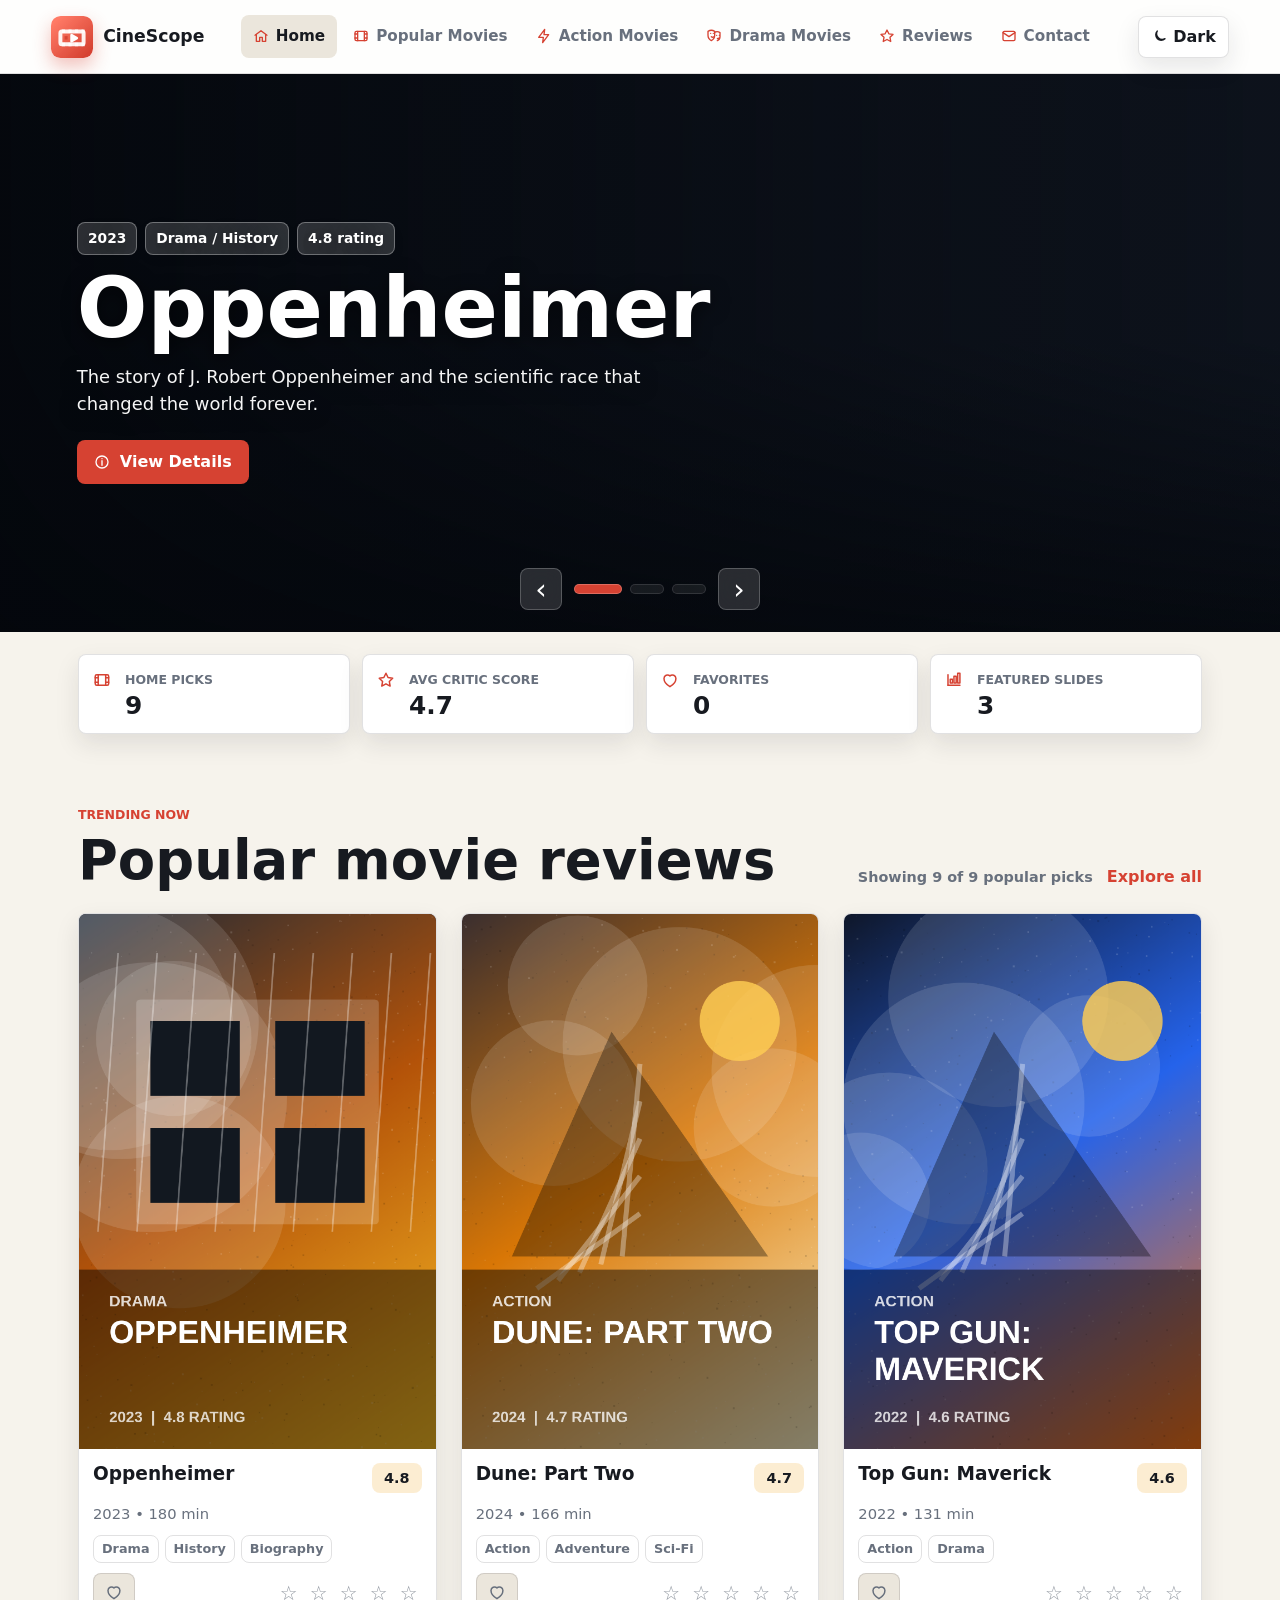
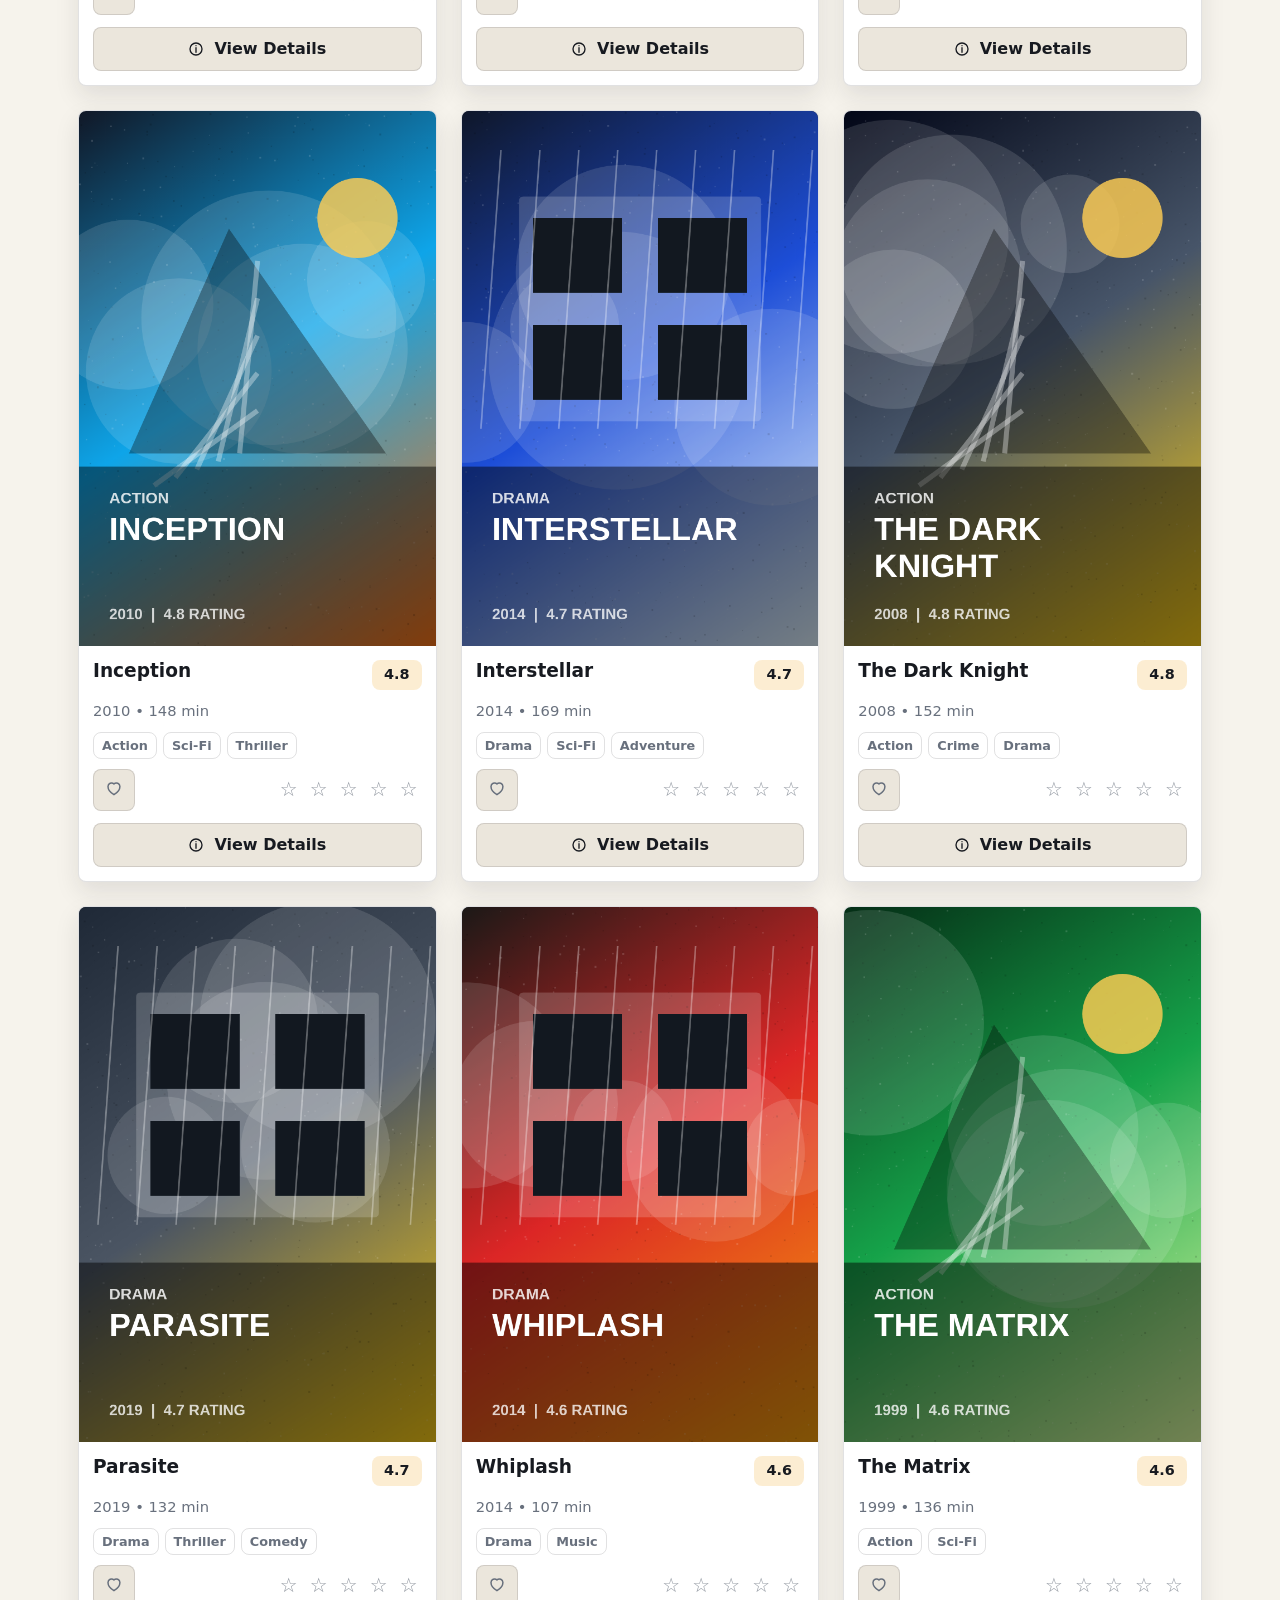
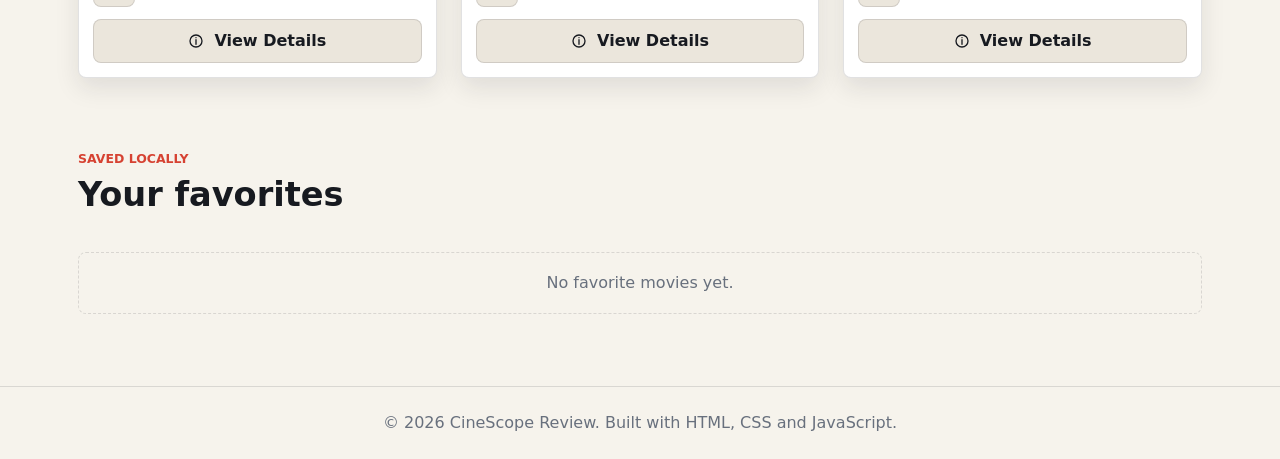
==== index.html @ cfec651d "web" ====
<!DOCTYPE html>
<html lang="en">
<head>
  <meta charset="UTF-8">
  <meta name="viewport" content="width=device-width, initial-scale=1.0">
  <title>CineScope Review | Home</title>
  <link rel="icon" type="image/svg+xml" href="assets/cinescope-logo.svg">
  <script>
    /* Apply saved theme before CSS paints to avoid a visible flash. */
    (function () {
      try {
        var theme = localStorage.getItem('movieReviewTheme');
        if (theme) document.documentElement.dataset.theme = theme;
      } catch (error) {}
    })();
  </script>
  <link rel="stylesheet" href="css/styles.css?v=english-posters">
</head>
<body data-page="home">
  <header class="site-header">
    <a class="brand" href="index.html" aria-label="CineScope Review Home">
      <span class="brand-mark">CS</span>
      <span class="brand-text">CineScope</span>
    </a>

    <button class="nav-toggle" type="button" data-nav-toggle aria-expanded="false" aria-label="Open menu">
      <span></span>
      <span></span>
      <span></span>
    </button>

    <nav class="main-nav" data-nav>
      <a href="index.html" data-page-link="home">Home</a>
      <a href="popular.html" data-page-link="popular">Popular Movies</a>
      <a href="action.html" data-page-link="action">Action Movies</a>
      <a href="drama.html" data-page-link="drama">Drama Movies</a>
      <a href="reviews.html" data-page-link="reviews">Reviews</a>
      <a href="contact.html" data-page-link="contact">Contact</a>
      <button class="mobile-theme-toggle" type="button" data-theme-toggle>
        <span data-theme-icon>Dark</span> mode
      </button>
    </nav>

    <button class="theme-toggle" type="button" data-theme-toggle aria-label="Toggle dark mode">
      <span data-theme-icon>Dark</span>
    </button>
  </header>

  <main>
    <section class="hero-slider" aria-label="Featured movies">
      <div class="slider-stage" data-slider></div>
      <div class="slider-controls" aria-label="Slider controls">
        <button class="slider-arrow" type="button" data-slider-action="prev" aria-label="Previous movie">&#8249;</button>
        <div class="slider-dots" data-slider-dots aria-label="Featured movie navigation"></div>
        <button class="slider-arrow" type="button" data-slider-action="next" aria-label="Next movie">&#8250;</button>
      </div>
    </section>

    <section class="stats-band" aria-label="Movie stats">
      <div class="stats-strip" data-stats="home"></div>
    </section>

    <section class="section-shell">
      <div class="section-heading">
        <div>
          <p class="eyebrow">Trending now</p>
          <h1>Popular movie reviews</h1>
        </div>
        <div class="heading-actions">
          <span class="result-count" data-results-count data-count-scope="home">Showing popular picks</span>
          <a class="text-link" href="popular.html">Explore all</a>
        </div>
      </div>
      <div class="movie-grid" data-render="home-popular"></div>
    </section>

    <section class="section-shell favorites-shell">
      <div class="section-heading compact-heading">
        <div>
          <p class="eyebrow">Saved locally</p>
          <h2>Your favorites</h2>
        </div>
      </div>
      <div class="favorite-list" data-favorite-list></div>
      <p class="empty-state" data-favorites-empty>No favorite movies yet.</p>
    </section>
  </main>

  <footer class="site-footer">
    <p>&copy; 2026 CineScope Review. Built with HTML, CSS and JavaScript.</p>
  </footer>

  <script src="js/script.js?v=english-posters"></script>
</body>
</html>
---- css/styles.css ----
/* ---------- Base theme and reset ---------- */
:root {
  color-scheme: light;
  --bg: #f6f3ec;
  --panel: #ffffff;
  --surface: #ebe6dc;
  --surface-strong: #ded6c9;
  --text: #171a20;
  --muted: #68707d;
  --line: rgba(24, 28, 35, 0.13);
  --brand: #d64232;
  --brand-strong: #af2f25;
  --accent: #0f8b8d;
  --gold: #f1ad32;
  --shadow: 0 18px 40px rgba(25, 29, 38, 0.14);
  --shadow-soft: 0 10px 24px rgba(25, 29, 38, 0.1);
  --radius: 8px;
  --header-height: 74px;
  --content: 1180px;
}

:root[data-theme="dark"] {
  color-scheme: dark;
  --bg: #0f1117;
  --panel: #171b23;
  --surface: #202632;
  --surface-strong: #2b3442;
  --text: #f4f0e8;
  --muted: #b1bac7;
  --line: rgba(244, 240, 232, 0.14);
  --brand: #ff6b57;
  --brand-strong: #ff8a79;
  --accent: #53c2c8;
  --gold: #ffc75a;
  --shadow: 0 22px 48px rgba(0, 0, 0, 0.36);
  --shadow-soft: 0 12px 26px rgba(0, 0, 0, 0.28);
}

* {
  box-sizing: border-box;
}

html {
  scroll-behavior: smooth;
}

body {
  min-height: 100vh;
  margin: 0;
  display: flex;
  flex-direction: column;
  background: var(--bg);
  color: var(--text);
  font-family: Inter, ui-sans-serif, system-ui, -apple-system, BlinkMacSystemFont, "Segoe UI", Arial, sans-serif;
  line-height: 1.5;
}

body.modal-open {
  overflow: hidden;
}

img {
  max-width: 100%;
  display: block;
}

a {
  color: inherit;
  text-decoration: none;
}

button,
input,
select,
textarea {
  font: inherit;
}

button {
  cursor: pointer;
}

:focus-visible {
  outline: 3px solid color-mix(in srgb, var(--accent) 70%, white 30%);
  outline-offset: 3px;
}

/* ---------- Header and navigation ---------- */
.site-header {
  position: sticky;
  top: 0;
  z-index: 50;
  min-height: var(--header-height);
  display: flex;
  align-items: center;
  gap: 18px;
  padding: 12px clamp(18px, 4vw, 56px);
  border-bottom: 1px solid var(--line);
  background: color-mix(in srgb, var(--panel) 88%, transparent);
  backdrop-filter: blur(18px);
}

.brand {
  display: inline-flex;
  align-items: center;
  gap: 10px;
  min-width: max-content;
  font-weight: 800;
  letter-spacing: 0;
}

.brand-mark {
  width: 42px;
  height: 42px;
  display: inline-grid;
  place-items: center;
  border-radius: var(--radius);
  background: url("../assets/cinescope-logo.svg") center / cover no-repeat;
  color: transparent;
  font-size: 0;
  box-shadow: 0 8px 18px color-mix(in srgb, var(--brand) 32%, transparent);
}

.brand-text {
  font-size: 1.08rem;
}

.main-nav {
  flex: 1;
  min-width: 0;
  display: flex;
  justify-content: center;
  align-items: center;
  gap: 4px;
}

.main-nav a {
  display: inline-flex;
  align-items: center;
  gap: 7px;
  padding: 10px 12px;
  border-radius: var(--radius);
  color: var(--muted);
  font-size: 0.95rem;
  font-weight: 700;
  white-space: nowrap;
  transition: color 0.2s ease, background 0.2s ease;
}

.main-nav a:hover,
.main-nav a.is-active {
  color: var(--text);
  background: var(--surface);
}

.mobile-theme-toggle {
  display: none;
}

.theme-toggle,
.nav-toggle,
.mobile-theme-toggle {
  border: 1px solid var(--line);
  border-radius: var(--radius);
  background: var(--panel);
  color: var(--text);
  box-shadow: var(--shadow-soft);
}

.theme-toggle {
  min-width: 74px;
  height: 42px;
  display: inline-flex;
  align-items: center;
  justify-content: center;
  gap: 6px;
  padding: 0 12px;
  font-weight: 800;
}

.nav-toggle {
  width: 42px;
  height: 42px;
  display: none;
  place-items: center;
  padding: 9px;
}

.nav-toggle span {
  width: 20px;
  height: 2px;
  display: block;
  margin: 3px 0;
  border-radius: 2px;
  background: var(--text);
}

/* ---------- Icon system ---------- */
.ui-icon {
  width: 1.05em;
  height: 1.05em;
  flex: 0 0 auto;
  display: inline-block;
}

.nav-icon {
  width: 1rem;
  height: 1rem;
  color: var(--brand);
}

.button-icon,
.theme-symbol .ui-icon,
.label-icon,
.toggle-icon {
  width: 1rem;
  height: 1rem;
}

.label-icon {
  margin-right: 6px;
  color: var(--brand);
  vertical-align: -0.15em;
}

.button-icon {
  margin-right: 2px;
}

.theme-symbol {
  display: inline-flex;
  align-items: center;
}

.favorite-icon,
.stat-icon,
.fact-icon {
  width: 1.12rem;
  height: 1.12rem;
}

/* ---------- Shared sections ---------- */
main {
  flex: 1;
}

.section-shell {
  width: min(100%, var(--content));
  margin: 0 auto;
  padding: clamp(34px, 6vw, 72px) clamp(18px, 4vw, 28px);
}

.section-heading {
  display: flex;
  align-items: end;
  justify-content: space-between;
  gap: 18px;
  margin-bottom: 24px;
}

.heading-actions {
  display: flex;
  flex-wrap: wrap;
  align-items: center;
  justify-content: flex-end;
  gap: 14px;
}

.section-heading h1,
.section-heading h2,
.page-hero h1,
.form-panel h2,
.contact-info h2 {
  margin: 0;
  line-height: 1.05;
  letter-spacing: 0;
}

.section-heading h1 {
  font-size: 3.4rem;
}

.section-heading h2,
.form-panel h2,
.contact-info h2 {
  font-size: 2.1rem;
}

.eyebrow {
  margin: 0 0 8px;
  color: var(--brand);
  font-size: 0.78rem;
  font-weight: 900;
  letter-spacing: 0;
  text-transform: uppercase;
}

.text-link {
  color: var(--brand);
  font-weight: 850;
  white-space: nowrap;
}

.text-link:hover {
  color: var(--brand-strong);
}

.compact-heading {
  margin-bottom: 16px;
}

/* ---------- Home banner slider ---------- */
.hero-slider {
  position: relative;
  min-height: clamp(430px, 62svh, 600px);
  overflow: hidden;
  background: #111722;
}

.slider-stage,
.slide {
  position: absolute;
  inset: 0;
}

.slide {
  isolation: isolate;
  display: grid;
  align-items: center;
  padding: 0 clamp(20px, 6vw, 88px);
  background-position: center;
  background-size: cover;
  opacity: 0;
  transform: scale(1.035);
  transition: transform 0.8s ease;
}

.slide.is-active {
  z-index: 2;
  opacity: 1 !important;
  transform: scale(1);
}

.slide::before {
  content: "";
  position: absolute;
  inset: 0;
  z-index: 0;
  pointer-events: none;
  background:
    linear-gradient(90deg, rgba(4, 7, 12, 0.92), rgba(4, 7, 12, 0.6) 48%, rgba(4, 7, 12, 0.28)),
    linear-gradient(0deg, rgba(4, 7, 12, 0.72), transparent 52%);
}

.slide-content {
  position: relative;
  z-index: 10 !important;
  max-width: 650px;
  color: #fff !important;
  opacity: 1 !important;
  text-shadow: 0 4px 18px rgba(0, 0, 0, 0.55);
  animation: slideCopyIn 0.55s ease both;
}

.slide-content h2 {
  margin: 0;
  color: #fff !important;
  font-size: 5.2rem;
  line-height: 0.95;
  letter-spacing: 0;
}

.slide-content p {
  max-width: 54ch;
  margin: 16px 0 22px;
  color: rgba(255, 255, 255, 0.96) !important;
  font-size: 1.12rem;
}

.slide-meta {
  display: flex;
  flex-wrap: wrap;
  gap: 8px;
  margin-bottom: 14px;
}

.pill {
  display: inline-flex;
  align-items: center;
  min-height: 30px;
  padding: 5px 10px;
  border: 1px solid rgba(255, 255, 255, 0.32);
  border-radius: var(--radius);
  background: rgba(255, 255, 255, 0.16);
  color: #fff;
  font-size: 0.86rem;
  font-weight: 800;
  backdrop-filter: blur(10px);
}

.primary-btn,
.secondary-btn {
  min-height: 44px;
  display: inline-flex;
  align-items: center;
  justify-content: center;
  gap: 8px;
  border-radius: var(--radius);
  border: 1px solid transparent;
  padding: 0 16px;
  font-weight: 900;
  transition: transform 0.2s ease, background 0.2s ease, border-color 0.2s ease;
}

.primary-btn {
  background: var(--brand);
  color: #fff;
}

.primary-btn:hover,
.secondary-btn:hover {
  transform: translateY(-2px);
}

.secondary-btn {
  background: var(--surface);
  border-color: var(--line);
  color: var(--text);
}

.slider-controls {
  position: absolute;
  z-index: 5;
  left: 50%;
  bottom: 22px;
  display: flex;
  align-items: center;
  gap: 12px;
  transform: translateX(-50%);
}

.slider-arrow,
.slider-dot {
  border: 1px solid rgba(255, 255, 255, 0.22);
  border-radius: var(--radius);
  background: rgba(255, 255, 255, 0.14);
  color: #fff;
  backdrop-filter: blur(10px);
}

.slider-arrow {
  width: 42px;
  height: 42px;
  font-size: 1.8rem;
  line-height: 1;
}

.slider-dots {
  display: flex;
  gap: 8px;
}

.slider-dot {
  width: 34px;
  height: 10px;
  padding: 0;
  opacity: 0.55;
  transition: width 0.2s ease, opacity 0.2s ease, background 0.2s ease;
}

.slider-dot.is-active {
  width: 48px;
  opacity: 1;
  background: var(--brand);
}

@keyframes slideCopyIn {
  from {
    opacity: 0;
    transform: translateY(16px);
  }
  to {
    opacity: 1;
    transform: translateY(0);
  }
}

/* ---------- Inner page heroes ---------- */
.page-hero {
  min-height: clamp(210px, 28svh, 310px);
  display: grid;
  align-items: center;
  overflow: hidden;
  border-bottom: 1px solid var(--line);
  background:
    radial-gradient(circle at 18% 20%, color-mix(in srgb, var(--brand) 32%, transparent), transparent 34%),
    radial-gradient(circle at 82% 30%, color-mix(in srgb, var(--accent) 28%, transparent), transparent 36%),
    linear-gradient(135deg, var(--surface), var(--bg));
}

.compact-hero {
  background:
    radial-gradient(circle at 74% 18%, color-mix(in srgb, var(--gold) 28%, transparent), transparent 34%),
    linear-gradient(135deg, var(--surface), var(--bg));
}

.action-hero {
  background:
    radial-gradient(circle at 20% 28%, color-mix(in srgb, var(--brand) 38%, transparent), transparent 32%),
    radial-gradient(circle at 86% 24%, color-mix(in srgb, var(--gold) 24%, transparent), transparent 36%),
    linear-gradient(135deg, #211719, var(--surface));
}

.drama-hero {
  background:
    radial-gradient(circle at 18% 24%, color-mix(in srgb, var(--accent) 30%, transparent), transparent 34%),
    radial-gradient(circle at 82% 30%, color-mix(in srgb, var(--brand) 20%, transparent), transparent 36%),
    linear-gradient(135deg, var(--surface), var(--bg));
}

.reviews-hero,
.contact-hero {
  background:
    radial-gradient(circle at 20% 22%, color-mix(in srgb, var(--accent) 27%, transparent), transparent 34%),
    radial-gradient(circle at 78% 26%, color-mix(in srgb, var(--gold) 22%, transparent), transparent 36%),
    linear-gradient(135deg, var(--surface), var(--bg));
}

.page-hero-inner {
  width: min(100%, var(--content));
  margin: 0 auto;
  padding: clamp(38px, 5vw, 62px) clamp(18px, 4vw, 28px);
}

.page-hero h1 {
  max-width: 900px;
  font-size: 4.7rem;
}

.page-hero p:last-child {
  max-width: 58ch;
  margin: 14px 0 0;
  color: var(--muted);
  font-size: 1.12rem;
}

/* ---------- Stats strips ---------- */
.stats-band {
  width: min(100%, var(--content));
  margin: 0 auto;
  padding: 22px clamp(18px, 4vw, 28px) 0;
}

.inner-stats {
  padding-top: 26px;
}

.stats-strip {
  display: grid;
  grid-template-columns: repeat(4, minmax(0, 1fr));
  gap: 12px;
}

.stat-card {
  min-width: 0;
  position: relative;
  border: 1px solid var(--line);
  border-radius: var(--radius);
  background: var(--panel);
  padding: 16px 14px 14px 46px;
  box-shadow: var(--shadow-soft);
}

.stat-icon {
  position: absolute;
  top: 16px;
  left: 14px;
  color: var(--brand);
}

.stat-card span {
  display: block;
  color: var(--muted);
  font-size: 0.78rem;
  font-weight: 900;
  text-transform: uppercase;
}

.stat-card strong {
  display: block;
  margin-top: 4px;
  font-size: 1.55rem;
  line-height: 1;
}

/* ---------- Search and filter toolbar ---------- */
.toolbar {
  display: grid;
  grid-template-columns: minmax(260px, 1.35fr) minmax(170px, 0.65fr) minmax(190px, 0.75fr) max-content 92px;
  align-items: end;
  gap: 14px;
  margin-bottom: 12px;
  border: 1px solid var(--line);
  border-radius: var(--radius);
  background: color-mix(in srgb, var(--panel) 84%, transparent);
  padding: 14px;
  box-shadow: var(--shadow-soft);
}

.toolbar.single-control {
  grid-template-columns: minmax(240px, 520px);
}

.toolbar.genre-toolbar {
  grid-template-columns: minmax(240px, 1fr) minmax(190px, 250px) max-content 92px;
}

.field {
  display: grid;
  gap: 8px;
}

.field > span {
  color: var(--muted);
  font-size: 0.84rem;
  font-weight: 900;
  letter-spacing: 0;
  text-transform: uppercase;
}

.field input,
.field select,
.field textarea {
  width: 100%;
  border: 1px solid var(--line);
  border-radius: var(--radius);
  background: var(--panel);
  color: var(--text);
  min-height: 46px;
  padding: 11px 13px;
  box-shadow: var(--shadow-soft);
}

.field textarea {
  resize: vertical;
  min-height: 142px;
}

.toggle-field {
  min-height: 46px;
  display: inline-flex;
  align-items: center;
  gap: 9px;
  border: 1px solid var(--line);
  border-radius: var(--radius);
  background: var(--panel);
  color: var(--text);
  padding: 0 12px;
  font-weight: 850;
  box-shadow: var(--shadow-soft);
  white-space: nowrap;
}

.toggle-field input {
  width: 17px;
  height: 17px;
  accent-color: var(--brand);
}

.toggle-icon {
  color: var(--brand);
}

.clear-btn {
  width: 100%;
  min-height: 46px;
}

.results-row {
  display: flex;
  justify-content: flex-end;
  margin: 0 0 18px;
}

.result-count {
  margin: 0;
  color: var(--muted);
  font-size: 0.9rem;
  font-weight: 850;
}

/* ---------- Movie cards ---------- */
.movie-grid {
  display: grid;
  grid-template-columns: repeat(3, minmax(0, 1fr));
  gap: clamp(16px, 3vw, 24px);
}

.movie-card {
  min-width: 0;
  display: flex;
  flex-direction: column;
  overflow: hidden;
  border: 1px solid var(--line);
  border-radius: var(--radius);
  background: var(--panel);
  box-shadow: var(--shadow-soft);
  transition: transform 0.24s ease, box-shadow 0.24s ease, border-color 0.24s ease;
}

.movie-card:hover {
  transform: translateY(-6px);
  border-color: color-mix(in srgb, var(--brand) 38%, var(--line));
  box-shadow: var(--shadow);
}

.poster-button {
  position: relative;
  width: 100%;
  aspect-ratio: 2 / 3;
  overflow: hidden;
  border: 0;
  padding: 0;
  background: #121820;
  color: #fff;
}

.poster-button img {
  width: 100%;
  height: 100%;
  object-fit: cover;
  transition: transform 0.48s ease, filter 0.48s ease;
}

.movie-card:hover .poster-button img,
.poster-button:focus-visible img {
  transform: scale(1.08);
  filter: saturate(1.12) contrast(1.05);
}

.poster-overlay {
  position: absolute;
  inset: 0;
  display: flex;
  flex-direction: column;
  justify-content: flex-end;
  gap: 6px;
  padding: 18px;
  background: linear-gradient(0deg, rgba(5, 7, 10, 0.88), transparent 62%);
  opacity: 0;
  transform: translateY(12px);
  transition: opacity 0.28s ease, transform 0.28s ease;
  text-align: left;
}

.movie-card:hover .poster-overlay,
.poster-button:focus-visible .poster-overlay {
  opacity: 1;
  transform: translateY(0);
}

.poster-overlay strong {
  font-size: 1.28rem;
  line-height: 1.05;
}

.poster-overlay span {
  color: rgba(255, 255, 255, 0.82);
  font-weight: 750;
}

.card-body {
  min-width: 0;
  flex: 1;
  display: flex;
  flex-direction: column;
  gap: 10px;
  padding: 14px;
}

.card-title-row {
  display: flex;
  align-items: flex-start;
  justify-content: space-between;
  gap: 10px;
}

.movie-title {
  margin: 0;
  font-size: 1.16rem;
  line-height: 1.15;
}

.score-badge {
  flex: 0 0 auto;
  display: inline-flex;
  align-items: center;
  justify-content: center;
  min-width: 50px;
  min-height: 30px;
  border-radius: var(--radius);
  background: color-mix(in srgb, var(--gold) 22%, transparent);
  color: var(--text);
  font-size: 0.9rem;
  font-weight: 900;
}

.movie-meta {
  color: var(--muted);
  font-size: 0.92rem;
}

.genre-row {
  display: flex;
  flex-wrap: wrap;
  gap: 6px;
}

.genre-tag {
  display: inline-flex;
  min-height: 26px;
  align-items: center;
  padding: 3px 8px;
  border: 1px solid var(--line);
  border-radius: var(--radius);
  color: var(--muted);
  font-size: 0.8rem;
  font-weight: 800;
}

.card-actions {
  margin-top: auto;
  display: flex;
  align-items: center;
  justify-content: space-between;
  gap: 8px;
}

.favorite-btn {
  flex: 0 0 42px;
  width: 42px;
  height: 42px;
  border: 1px solid var(--line);
  border-radius: var(--radius);
  background: var(--surface);
  color: var(--muted);
  font-size: 1.3rem;
  line-height: 1;
  transition: color 0.2s ease, border-color 0.2s ease, background 0.2s ease, transform 0.2s ease;
}

.favorite-btn:hover,
.favorite-btn.is-active {
  color: var(--brand);
  border-color: color-mix(in srgb, var(--brand) 45%, var(--line));
  background: color-mix(in srgb, var(--brand) 12%, var(--surface));
}

.favorite-btn:hover {
  transform: translateY(-2px);
}

.favorite-btn.is-active .favorite-icon {
  fill: currentColor;
}

.stars,
.star-input {
  min-height: 42px;
  display: inline-flex;
  align-items: center;
  gap: 2px;
}

.star-btn,
.review-star-btn {
  width: 28px;
  height: 36px;
  border: 0;
  border-radius: var(--radius);
  background: transparent;
  color: color-mix(in srgb, var(--muted) 72%, transparent);
  font-size: 1.24rem;
  line-height: 1;
  transition: color 0.18s ease, transform 0.18s ease;
}

.star-btn:hover,
.review-star-btn:hover,
.star-btn.is-active,
.review-star-btn.is-active {
  color: var(--gold);
}

.star-btn:hover,
.review-star-btn:hover {
  transform: translateY(-2px);
}

.details-btn {
  width: 100%;
  margin-top: 2px;
}

.empty-state {
  margin: 24px 0 0;
  padding: 18px;
  border: 1px dashed var(--line);
  border-radius: var(--radius);
  color: var(--muted);
  text-align: center;
}

/* ---------- Favorite list ---------- */
.favorites-shell {
  padding-top: 0;
}

.favorite-list {
  display: grid;
  grid-template-columns: repeat(3, minmax(0, 1fr));
  gap: 14px;
}

.favorite-mini {
  display: grid;
  grid-template-columns: 74px minmax(0, 1fr) 42px;
  align-items: center;
  gap: 12px;
  border: 1px solid var(--line);
  border-radius: var(--radius);
  background: var(--panel);
  padding: 10px;
  box-shadow: var(--shadow-soft);
}

.favorite-thumb {
  width: 74px;
  aspect-ratio: 2 / 3;
  overflow: hidden;
  border: 0;
  border-radius: var(--radius);
  padding: 0;
  background: #121820;
}

.favorite-thumb img {
  width: 100%;
  height: 100%;
  object-fit: cover;
  transition: transform 0.25s ease;
}

.favorite-thumb:hover img {
  transform: scale(1.08);
}

.favorite-mini h3 {
  margin: 0;
  font-size: 1rem;
  line-height: 1.15;
}

.favorite-mini p {
  margin: 4px 0 0;
  color: var(--muted);
  font-size: 0.9rem;
}

.favorite-mini .favorite-btn {
  width: 42px;
  flex-basis: 42px;
}

/* ---------- Modal popup ---------- */
.modal[hidden] {
  display: none;
}

.modal {
  position: fixed;
  inset: 0;
  z-index: 100;
  display: grid;
  place-items: center;
  padding: 18px;
}

.modal-backdrop {
  position: absolute;
  inset: 0;
  background: rgba(4, 6, 10, 0.72);
  backdrop-filter: blur(8px);
}

.modal-panel {
  position: relative;
  width: min(940px, 100%);
  max-height: calc(100svh - 36px);
  overflow: auto;
  border: 1px solid var(--line);
  border-radius: var(--radius);
  background: var(--panel);
  box-shadow: var(--shadow);
}

.modal-close {
  position: absolute;
  top: 12px;
  right: 12px;
  z-index: 4;
  width: 42px;
  height: 42px;
  border: 1px solid var(--line);
  border-radius: var(--radius);
  background: color-mix(in srgb, var(--panel) 88%, transparent);
  color: var(--text);
  font-size: 1.4rem;
}

.modal-content {
  display: grid;
  grid-template-columns: minmax(230px, 320px) minmax(0, 1fr);
  gap: clamp(18px, 4vw, 32px);
  padding: clamp(18px, 4vw, 34px);
}

.modal-poster {
  overflow: hidden;
  border-radius: var(--radius);
  background: #121820;
}

.modal-poster img {
  width: 100%;
  height: 100%;
  min-height: 360px;
  object-fit: cover;
}

.modal-details {
  min-width: 0;
  display: grid;
  align-content: start;
  gap: 16px;
}

.modal-details h2 {
  margin: 0;
  padding-right: 42px;
  font-size: 3.4rem;
  line-height: 1;
  letter-spacing: 0;
}

.modal-summary {
  color: var(--muted);
  font-size: 1rem;
}

.fact-grid {
  display: grid;
  grid-template-columns: repeat(2, minmax(0, 1fr));
  gap: 10px;
}

.fact {
  position: relative;
  padding: 12px;
  border: 1px solid var(--line);
  border-radius: var(--radius);
  background: var(--surface);
}

.fact-icon {
  float: right;
  color: var(--brand);
  opacity: 0.8;
}

.fact span {
  display: block;
  color: var(--muted);
  font-size: 0.78rem;
  font-weight: 900;
  text-transform: uppercase;
}

.fact strong {
  display: block;
  margin-top: 4px;
  font-size: 0.98rem;
}

.modal-actions {
  display: flex;
  flex-wrap: wrap;
  align-items: center;
  gap: 12px;
}

.user-rating-label {
  min-height: 30px;
  display: inline-flex;
  align-items: center;
  border: 1px solid var(--line);
  border-radius: var(--radius);
  background: var(--surface);
  color: var(--muted);
  padding: 4px 9px;
  font-size: 0.9rem;
  font-weight: 850;
}

.review-quote {
  margin: 2px 0 0;
  border-left: 4px solid var(--brand);
  padding: 12px 0 12px 14px;
  color: var(--muted);
  font-style: italic;
}

.review-quote cite {
  display: block;
  margin-top: 8px;
  color: var(--text);
  font-style: normal;
  font-weight: 850;
}

/* ---------- Reviews page ---------- */
.reviews-layout {
  display: grid;
  grid-template-columns: minmax(280px, 390px) minmax(0, 1fr);
  gap: clamp(20px, 4vw, 34px);
  align-items: start;
}

.form-panel {
  display: grid;
  gap: 16px;
  border: 1px solid var(--line);
  border-radius: var(--radius);
  background: var(--panel);
  padding: clamp(18px, 4vw, 26px);
  box-shadow: var(--shadow-soft);
}

.review-column {
  min-width: 0;
}

.review-stats {
  grid-template-columns: repeat(3, minmax(0, 1fr));
  margin-bottom: 14px;
}

.review-filter {
  margin-bottom: 14px;
}

.review-list {
  display: grid;
  gap: 14px;
}

.review-item {
  border: 1px solid var(--line);
  border-radius: var(--radius);
  background: var(--panel);
  padding: 16px;
  box-shadow: var(--shadow-soft);
}

.review-top {
  display: flex;
  justify-content: space-between;
  gap: 12px;
  margin-bottom: 8px;
}

.review-top h3 {
  margin: 0;
  font-size: 1.08rem;
}

.review-meta,
.review-movie {
  color: var(--muted);
  font-size: 0.9rem;
}

.review-stars {
  color: var(--gold);
  white-space: nowrap;
}

.review-item p {
  margin: 10px 0 0;
}

.small-danger {
  margin-top: 12px;
  border: 1px solid color-mix(in srgb, var(--brand) 35%, var(--line));
  border-radius: var(--radius);
  background: transparent;
  color: var(--brand);
  min-height: 34px;
  padding: 0 10px;
  font-weight: 800;
}

/* ---------- Contact page ---------- */
.contact-layout {
  display: grid;
  grid-template-columns: minmax(0, 0.9fr) minmax(280px, 460px);
  gap: clamp(24px, 5vw, 54px);
  align-items: start;
}

.contact-info {
  padding-top: 10px;
}

.contact-info p:not(.eyebrow) {
  max-width: 58ch;
  color: var(--muted);
}

.contact-list {
  display: grid;
  gap: 12px;
  margin: 24px 0 0;
}

.contact-list div {
  border-left: 4px solid var(--brand);
  padding: 10px 0 10px 14px;
}

.contact-list dt {
  color: var(--muted);
  font-size: 0.78rem;
  font-weight: 900;
  text-transform: uppercase;
}

.contact-list dd {
  margin: 4px 0 0;
  font-weight: 760;
}

.form-status {
  min-height: 24px;
  margin: 0;
  color: var(--accent);
  font-weight: 800;
}

/* ---------- Toast and footer ---------- */
.toast {
  position: fixed;
  right: 18px;
  bottom: 18px;
  z-index: 120;
  max-width: min(360px, calc(100vw - 36px));
  border: 1px solid var(--line);
  border-radius: var(--radius);
  background: var(--panel);
  color: var(--text);
  box-shadow: var(--shadow);
  padding: 12px 14px;
  opacity: 0;
  pointer-events: none;
  transform: translateY(14px);
  transition: opacity 0.22s ease, transform 0.22s ease;
}

.toast.is-visible {
  opacity: 1;
  transform: translateY(0);
}

.site-footer {
  border-top: 1px solid var(--line);
  padding: 24px clamp(18px, 4vw, 56px);
  color: var(--muted);
  text-align: center;
}

.site-footer p {
  margin: 0;
}

/* ---------- Responsive layout ---------- */
@media (max-width: 980px) {
  .site-header {
    display: grid;
    grid-template-columns: auto minmax(0, 1fr) auto;
    gap: 12px;
    padding-right: 74px;
  }

  .brand {
    grid-column: 1;
    margin-right: 0;
  }

  .theme-toggle {
    display: none;
  }

  .nav-toggle {
    grid-column: 3;
    display: grid;
    margin-left: 0;
    position: fixed !important;
    top: 14px;
    right: 14px !important;
    transform: none;
    z-index: 90;
    border-color: color-mix(in srgb, var(--brand) 45%, transparent);
    background: var(--brand);
    box-shadow: 0 10px 24px color-mix(in srgb, var(--brand) 26%, transparent);
  }

  .nav-toggle span {
    background: #fff;
  }

  .main-nav {
    position: absolute;
    left: 14px;
    right: 14px;
    top: calc(100% + 8px);
    display: none;
    flex-direction: column;
    align-items: stretch;
    padding: 10px;
    border: 1px solid var(--line);
    border-radius: var(--radius);
    background: var(--panel);
    box-shadow: var(--shadow);
  }

  .main-nav.is-open {
    display: flex;
  }

  .main-nav a {
    white-space: normal;
  }

  .mobile-theme-toggle {
    min-height: 42px;
    display: inline-flex;
    align-items: center;
    justify-content: center;
    gap: 4px;
    padding: 0 12px;
    font-weight: 850;
  }

  .toolbar,
  .toolbar.genre-toolbar {
    grid-template-columns: repeat(2, minmax(0, 1fr));
  }

  .clear-btn {
    width: auto;
  }

  .movie-grid {
    grid-template-columns: repeat(2, minmax(0, 1fr));
  }

  .favorite-list {
    grid-template-columns: repeat(2, minmax(0, 1fr));
  }

  .reviews-layout,
  .contact-layout {
    grid-template-columns: 1fr;
  }

  .stats-strip {
    grid-template-columns: repeat(2, minmax(0, 1fr));
  }

  .section-heading h1 {
    font-size: 2.8rem;
  }

  .page-hero h1 {
    font-size: 3.6rem;
  }

  .slide-content h2 {
    font-size: 4.2rem;
  }

  .modal-details h2 {
    font-size: 2.7rem;
  }
}

@media (max-width: 700px) {
  :root {
    --header-height: 68px;
  }

  .site-header {
    padding: 10px 14px;
    gap: 8px;
    padding-right: 116px;
  }

  .brand-text {
    display: none;
  }

  .theme-toggle {
    display: none;
  }

  .nav-toggle {
    position: fixed !important;
    top: 14px;
    right: 14px !important;
    transform: none;
  }

  button[data-nav-toggle] {
    width: 42px !important;
    height: 42px !important;
    position: fixed !important;
    top: 14px !important;
    right: 14px !important;
    z-index: 999 !important;
    display: grid !important;
    place-items: center !important;
    border: 1px solid color-mix(in srgb, var(--brand) 45%, transparent) !important;
    background: var(--brand) !important;
    padding: 9px !important;
  }

  button[data-nav-toggle] span {
    background: #fff !important;
  }

  .hero-slider {
    min-height: 500px;
  }

  .slide {
    align-items: end;
    padding: 0 18px 84px;
  }

  .slide-content h2 {
    font-size: 3.1rem;
  }

  .slider-controls {
    width: calc(100% - 36px);
    justify-content: space-between;
  }

  .slider-dots {
    flex: 1;
    justify-content: center;
  }

  .section-heading {
    align-items: start;
    flex-direction: column;
  }

  .toolbar,
  .toolbar.single-control,
  .toolbar.genre-toolbar {
    grid-template-columns: 1fr;
  }

  .toggle-field,
  .clear-btn {
    width: 100%;
  }

  .results-row {
    justify-content: flex-start;
  }

  .movie-grid {
    grid-template-columns: 1fr;
  }

  .favorite-list {
    grid-template-columns: 1fr;
  }

  .card-actions {
    align-items: flex-start;
    flex-direction: column;
  }

  .favorite-btn {
    width: 100%;
    flex-basis: 42px;
  }

  .stars {
    width: 100%;
    justify-content: space-between;
  }

  .star-btn {
    width: 36px;
  }

  .modal-content {
    grid-template-columns: 1fr;
  }

  .modal-poster img {
    max-height: 430px;
    min-height: 0;
  }

  .fact-grid {
    grid-template-columns: 1fr;
  }

  .review-top {
    flex-direction: column;
  }

  .review-stats {
    grid-template-columns: 1fr;
  }
}

@media (max-width: 420px) {
  .section-heading h1,
  .page-hero h1 {
    font-size: 2.45rem;
  }

  .section-heading h2,
  .form-panel h2,
  .contact-info h2 {
    font-size: 1.65rem;
  }

  .slide-content h2 {
    font-size: 2.55rem;
  }

  .modal-details h2 {
    font-size: 2.2rem;
  }

  .stats-strip {
    grid-template-columns: 1fr;
  }
}

@media (prefers-reduced-motion: reduce) {
  *,
  *::before,
  *::after {
    scroll-behavior: auto !important;
    transition-duration: 0.01ms !important;
    animation-duration: 0.01ms !important;
    animation-iteration-count: 1 !important;
  }
}
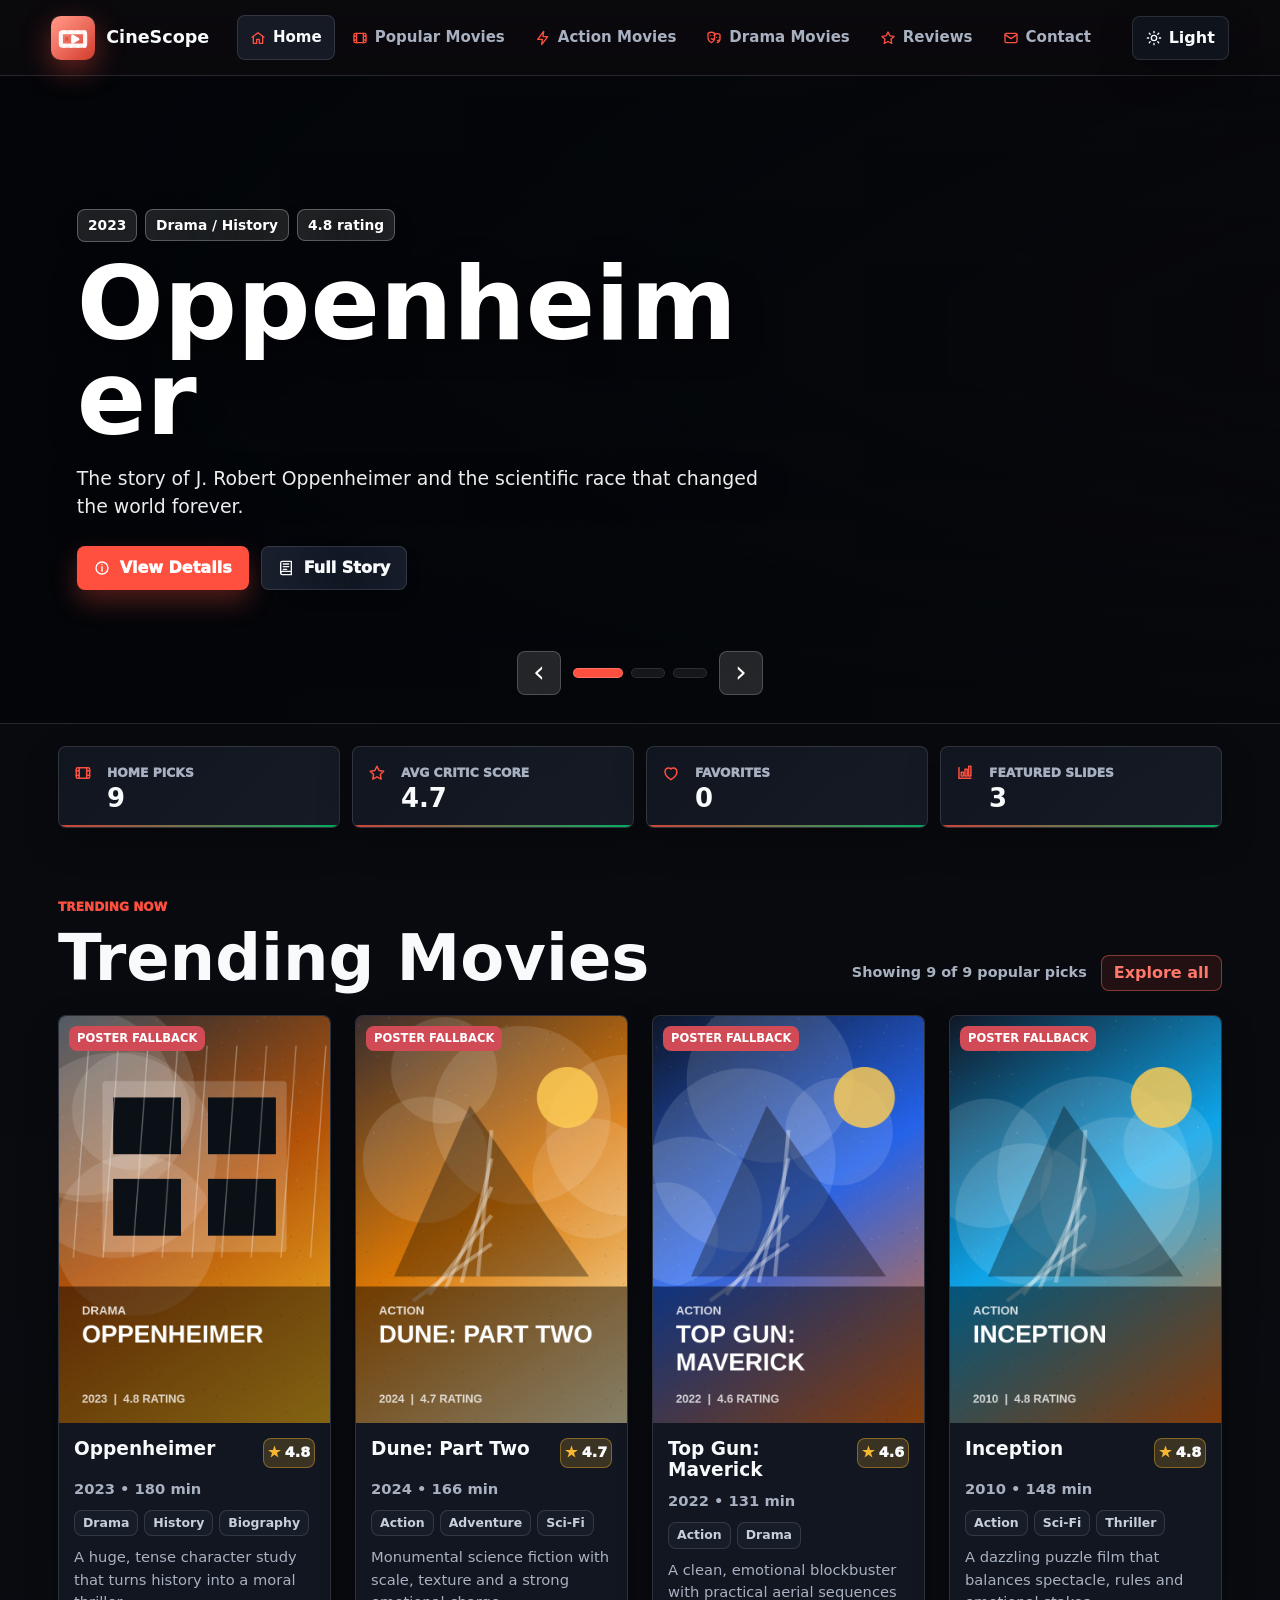
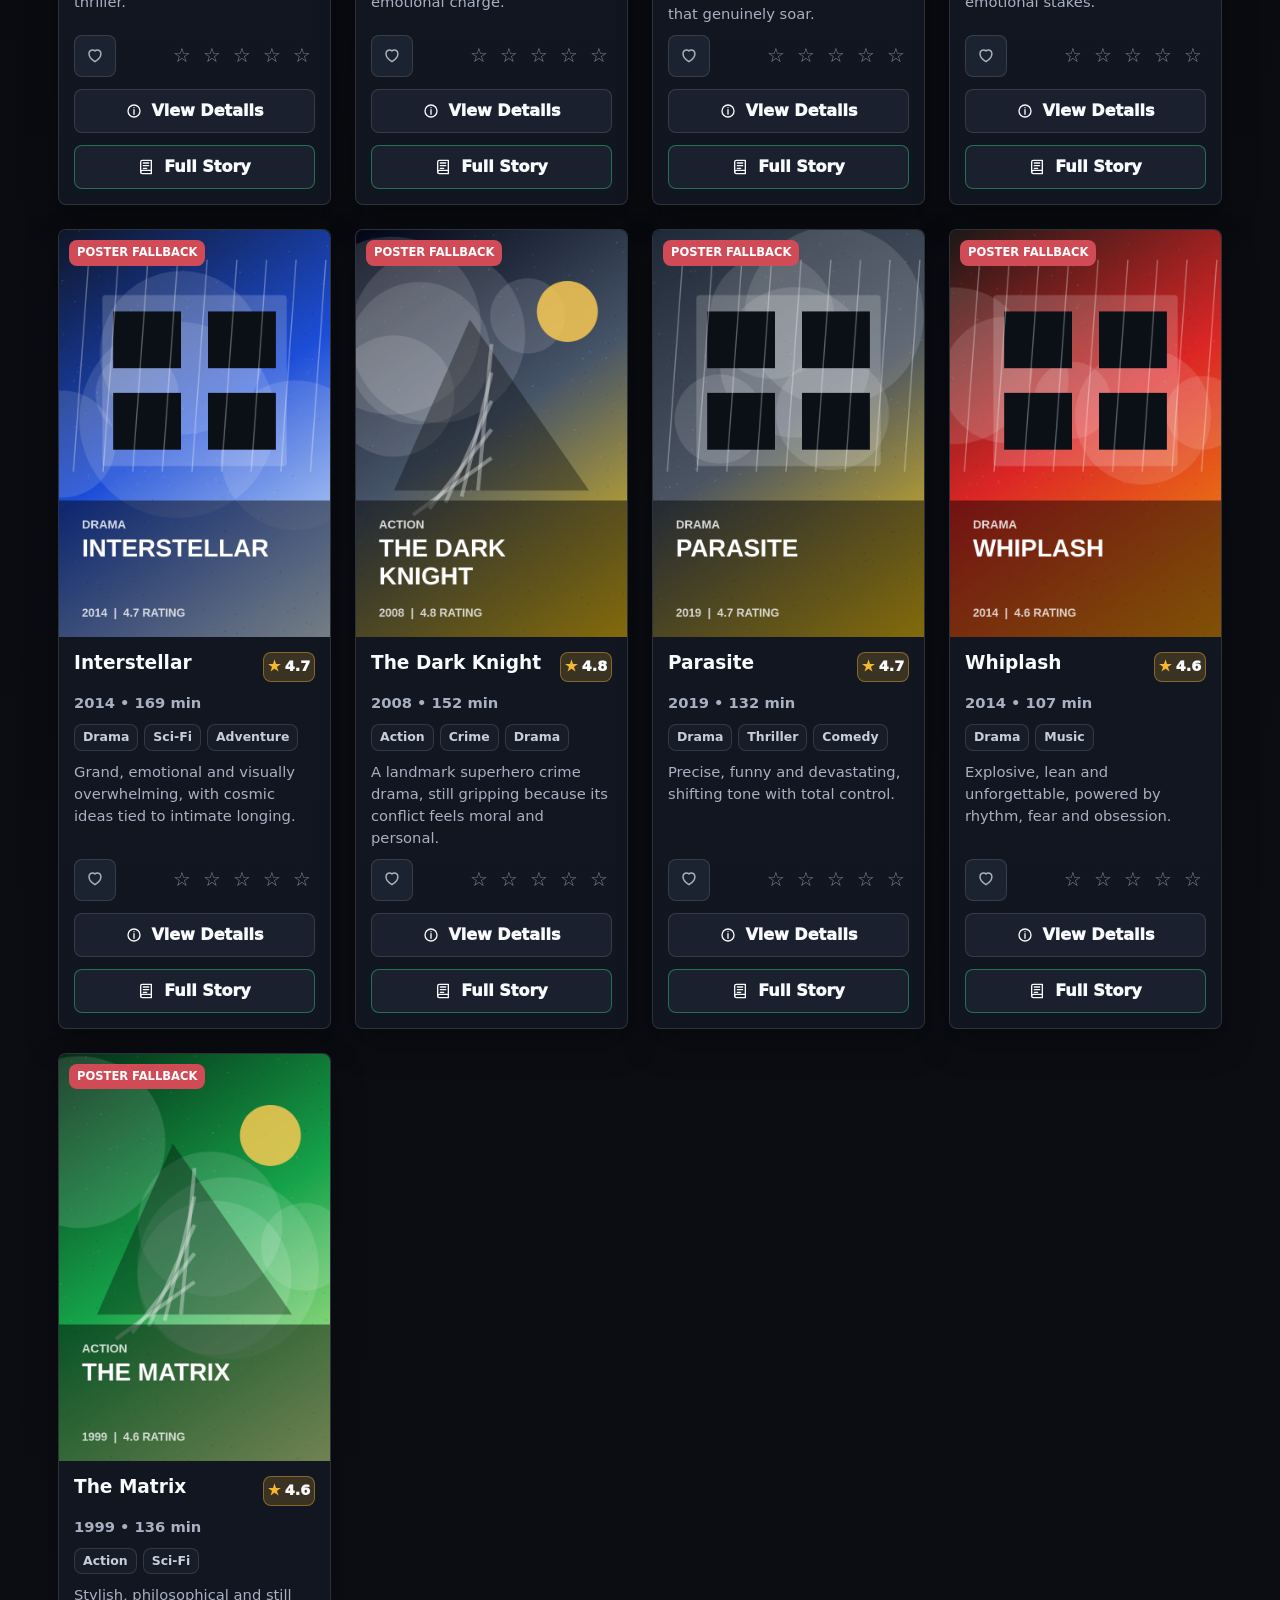
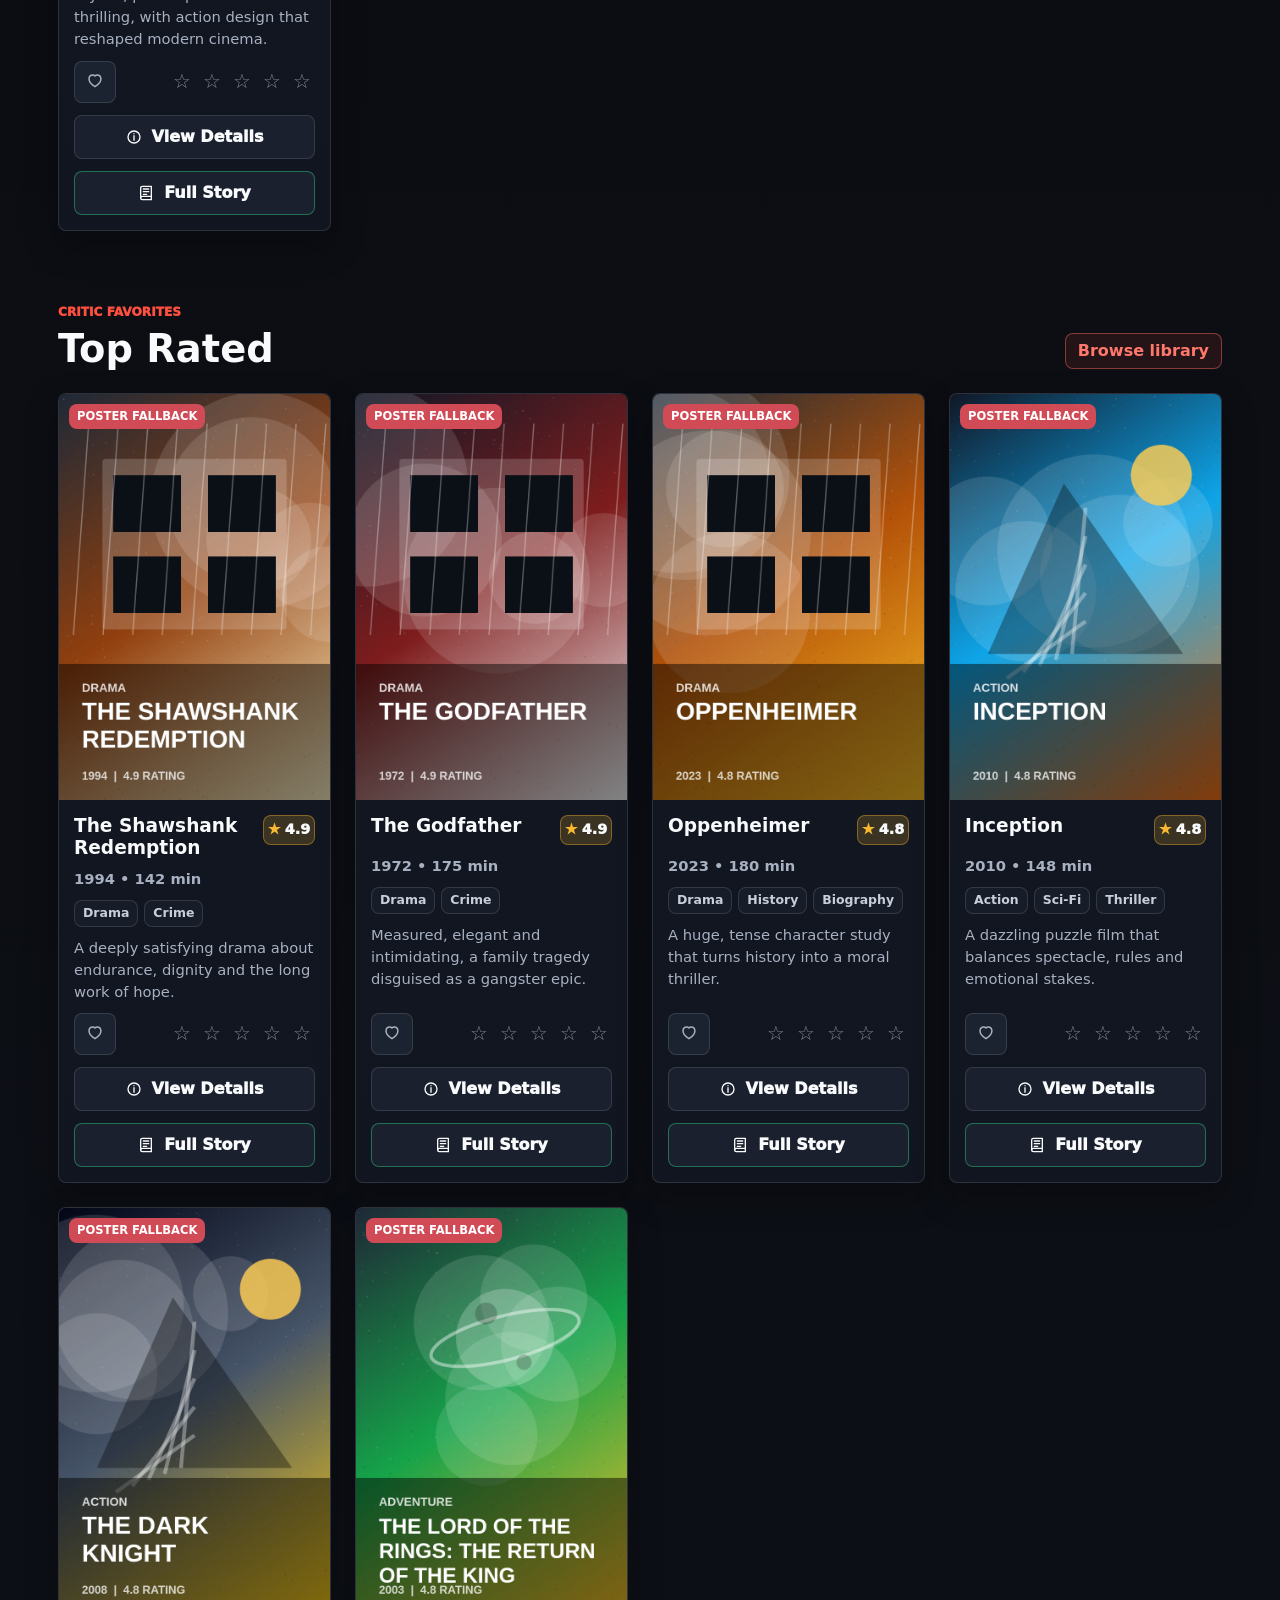
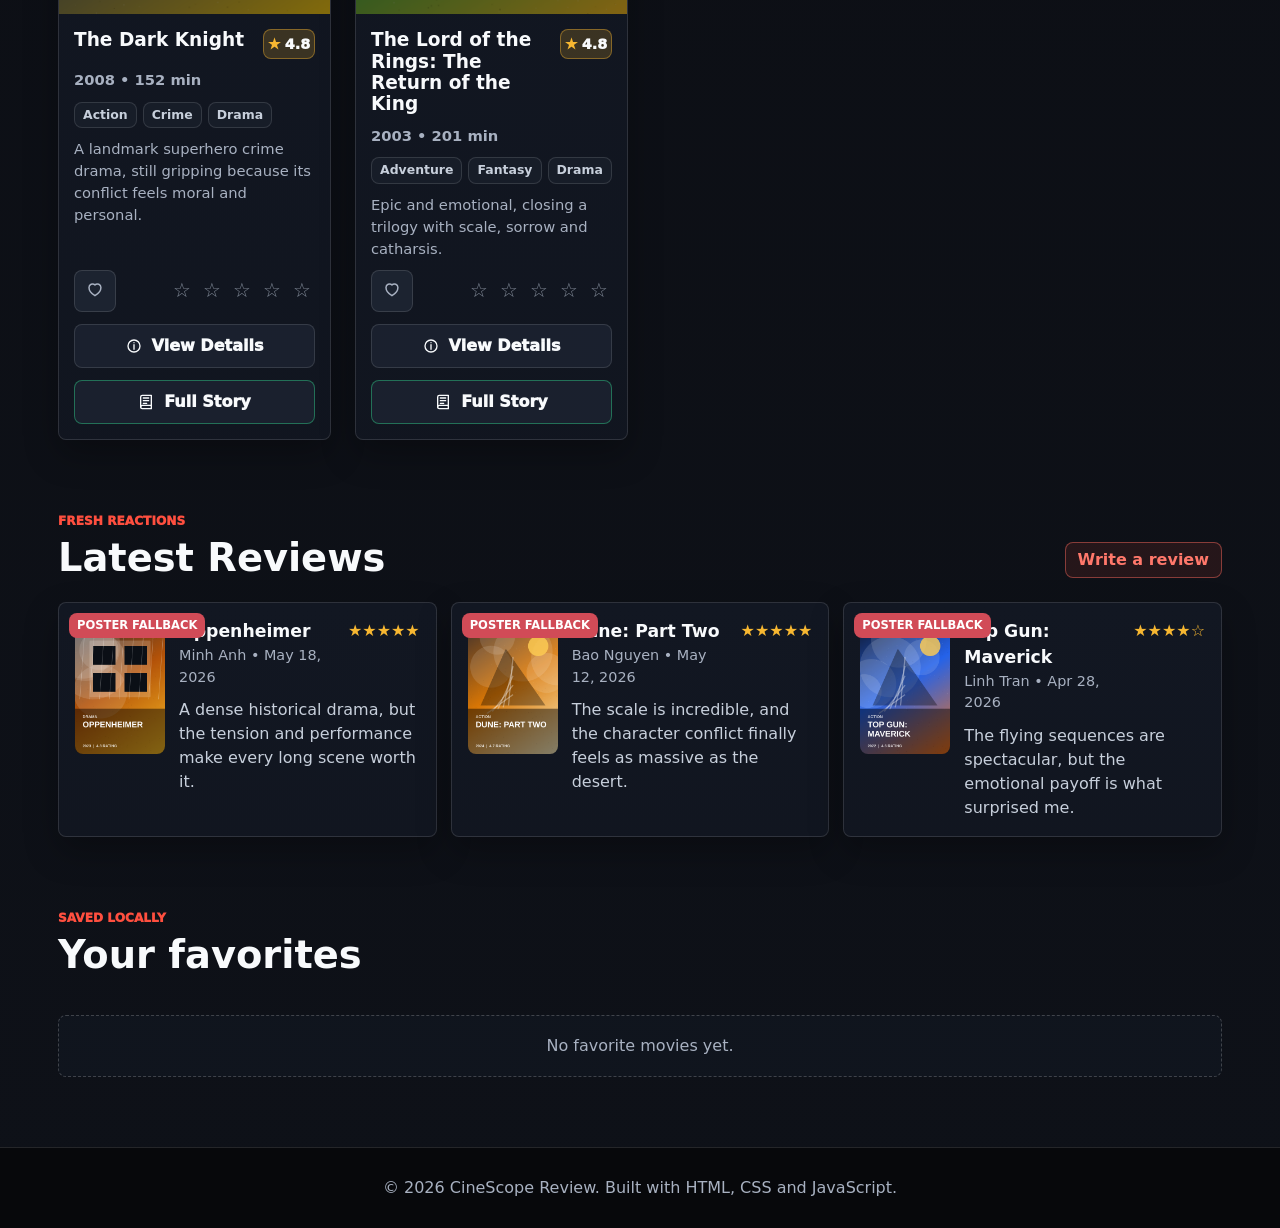
==== commit 0cc5260c: "big update" ====
--- a/index.html
+++ b/index.html
@@ -14,7 +14,7 @@
       } catch (error) {}
     })();
   </script>
-  <link rel="stylesheet" href="css/styles.css?v=english-posters">
+  <link rel="stylesheet" href="css/styles.css?v=cinematic-ui">
 </head>
 <body data-page="home">
   <header class="site-header">
@@ -60,11 +60,11 @@
       <div class="stats-strip" data-stats="home"></div>
     </section>
 
-    <section class="section-shell">
+    <section class="section-shell section-stack">
       <div class="section-heading">
         <div>
           <p class="eyebrow">Trending now</p>
-          <h1>Popular movie reviews</h1>
+          <h1>Trending Movies</h1>
         </div>
         <div class="heading-actions">
           <span class="result-count" data-results-count data-count-scope="home">Showing popular picks</span>
@@ -72,6 +72,30 @@
         </div>
       </div>
       <div class="movie-grid" data-render="home-popular"></div>
+    </section>
+
+    <section class="section-shell section-stack top-rated-shell">
+      <div class="section-heading">
+        <div>
+          <p class="eyebrow">Critic favorites</p>
+          <h2>Top Rated</h2>
+        </div>
+        <a class="text-link" href="popular.html">Browse library</a>
+      </div>
+      <div class="movie-grid compact-grid" data-render="top-rated"></div>
+      <p class="empty-state" data-empty-state hidden>No top rated movies available.</p>
+    </section>
+
+    <section class="section-shell section-stack latest-reviews-shell">
+      <div class="section-heading">
+        <div>
+          <p class="eyebrow">Fresh reactions</p>
+          <h2>Latest Reviews</h2>
+        </div>
+        <a class="text-link" href="reviews.html">Write a review</a>
+      </div>
+      <div class="review-list review-list-featured" data-home-reviews></div>
+      <p class="empty-state" data-home-reviews-empty hidden>No reviews yet.</p>
     </section>
 
     <section class="section-shell favorites-shell">
@@ -90,6 +114,6 @@
     <p>&copy; 2026 CineScope Review. Built with HTML, CSS and JavaScript.</p>
   </footer>
 
-  <script src="js/script.js?v=english-posters"></script>
+  <script src="js/script.js?v=cinematic-ui"></script>
 </body>
 </html>
--- a/css/styles.css
+++ b/css/styles.css
@@ -1,39 +1,49 @@
 /* ---------- Base theme and reset ---------- */
 :root {
+  color-scheme: dark;
+  --bg: #08090d;
+  --bg-soft: #0e1118;
+  --panel: #121722;
+  --panel-strong: #171d2a;
+  --surface: #1c2330;
+  --surface-strong: #252d3c;
+  --text: #f8fafc;
+  --muted: #a8b1c1;
+  --muted-strong: #c7cfdb;
+  --line: rgba(255, 255, 255, 0.12);
+  --line-strong: rgba(255, 255, 255, 0.2);
+  --brand: #ff4f3f;
+  --brand-strong: #ff786b;
+  --accent: #00d474;
+  --gold: #f7b731;
+  --danger: #ff5b6a;
+  --shadow: 0 24px 70px rgba(0, 0, 0, 0.46);
+  --shadow-soft: 0 14px 34px rgba(0, 0, 0, 0.28);
+  --radius: 8px;
+  --header-height: 76px;
+  --content: 1220px;
+}
+
+:root[data-theme="light"] {
   color-scheme: light;
-  --bg: #f6f3ec;
+  --bg: #f5f6f8;
+  --bg-soft: #ebeef3;
   --panel: #ffffff;
-  --surface: #ebe6dc;
-  --surface-strong: #ded6c9;
-  --text: #171a20;
-  --muted: #68707d;
-  --line: rgba(24, 28, 35, 0.13);
-  --brand: #d64232;
-  --brand-strong: #af2f25;
-  --accent: #0f8b8d;
-  --gold: #f1ad32;
-  --shadow: 0 18px 40px rgba(25, 29, 38, 0.14);
-  --shadow-soft: 0 10px 24px rgba(25, 29, 38, 0.1);
-  --radius: 8px;
-  --header-height: 74px;
-  --content: 1180px;
-}
-
-:root[data-theme="dark"] {
-  color-scheme: dark;
-  --bg: #0f1117;
-  --panel: #171b23;
-  --surface: #202632;
-  --surface-strong: #2b3442;
-  --text: #f4f0e8;
-  --muted: #b1bac7;
-  --line: rgba(244, 240, 232, 0.14);
-  --brand: #ff6b57;
-  --brand-strong: #ff8a79;
-  --accent: #53c2c8;
-  --gold: #ffc75a;
-  --shadow: 0 22px 48px rgba(0, 0, 0, 0.36);
-  --shadow-soft: 0 12px 26px rgba(0, 0, 0, 0.28);
+  --panel-strong: #f7f8fb;
+  --surface: #eef1f6;
+  --surface-strong: #e1e6ef;
+  --text: #111827;
+  --muted: #637083;
+  --muted-strong: #3f4a5a;
+  --line: rgba(17, 24, 39, 0.12);
+  --line-strong: rgba(17, 24, 39, 0.22);
+  --brand: #e23d2f;
+  --brand-strong: #b91f1a;
+  --accent: #008c57;
+  --gold: #c98212;
+  --danger: #d9273f;
+  --shadow: 0 24px 70px rgba(22, 28, 38, 0.16);
+  --shadow-soft: 0 14px 34px rgba(22, 28, 38, 0.1);
 }
 
 * {
@@ -49,10 +59,14 @@
   margin: 0;
   display: flex;
   flex-direction: column;
-  background: var(--bg);
+  overflow-x: hidden;
+  background:
+    linear-gradient(180deg, rgba(255, 79, 63, 0.08), transparent 260px),
+    linear-gradient(180deg, var(--bg), var(--bg-soft));
   color: var(--text);
   font-family: Inter, ui-sans-serif, system-ui, -apple-system, BlinkMacSystemFont, "Segoe UI", Arial, sans-serif;
   line-height: 1.5;
+  text-rendering: optimizeLegibility;
 }
 
 body.modal-open {
@@ -94,35 +108,36 @@
   display: flex;
   align-items: center;
   gap: 18px;
-  padding: 12px clamp(18px, 4vw, 56px);
+  padding: 12px clamp(18px, 4vw, 58px);
   border-bottom: 1px solid var(--line);
-  background: color-mix(in srgb, var(--panel) 88%, transparent);
-  backdrop-filter: blur(18px);
+  background: color-mix(in srgb, var(--bg) 84%, transparent);
+  backdrop-filter: blur(20px) saturate(1.25);
 }
 
 .brand {
   display: inline-flex;
   align-items: center;
-  gap: 10px;
+  gap: 11px;
   min-width: max-content;
-  font-weight: 800;
-  letter-spacing: 0;
+  font-weight: 900;
 }
 
 .brand-mark {
-  width: 42px;
-  height: 42px;
+  width: 44px;
+  height: 44px;
   display: inline-grid;
   place-items: center;
   border-radius: var(--radius);
-  background: url("../assets/cinescope-logo.svg") center / cover no-repeat;
+  background:
+    linear-gradient(135deg, rgba(255, 255, 255, 0.18), transparent),
+    url("../assets/cinescope-logo.svg") center / cover no-repeat;
   color: transparent;
   font-size: 0;
-  box-shadow: 0 8px 18px color-mix(in srgb, var(--brand) 32%, transparent);
+  box-shadow: 0 10px 28px color-mix(in srgb, var(--brand) 38%, transparent);
 }
 
 .brand-text {
-  font-size: 1.08rem;
+  font-size: 1.1rem;
 }
 
 .main-nav {
@@ -139,18 +154,24 @@
   align-items: center;
   gap: 7px;
   padding: 10px 12px;
+  border: 1px solid transparent;
   border-radius: var(--radius);
   color: var(--muted);
-  font-size: 0.95rem;
-  font-weight: 700;
+  font-size: 0.94rem;
+  font-weight: 800;
   white-space: nowrap;
-  transition: color 0.2s ease, background 0.2s ease;
+  transition: color 0.2s ease, background 0.2s ease, border-color 0.2s ease, transform 0.2s ease;
 }
 
 .main-nav a:hover,
 .main-nav a.is-active {
   color: var(--text);
-  background: var(--surface);
+  border-color: var(--line);
+  background: color-mix(in srgb, var(--surface) 74%, transparent);
+}
+
+.main-nav a:hover {
+  transform: translateY(-1px);
 }
 
 .mobile-theme-toggle {
@@ -162,32 +183,32 @@
 .mobile-theme-toggle {
   border: 1px solid var(--line);
   border-radius: var(--radius);
-  background: var(--panel);
+  background: color-mix(in srgb, var(--panel) 82%, transparent);
   color: var(--text);
   box-shadow: var(--shadow-soft);
 }
 
 .theme-toggle {
-  min-width: 74px;
-  height: 42px;
+  min-width: 86px;
+  height: 44px;
   display: inline-flex;
   align-items: center;
   justify-content: center;
-  gap: 6px;
-  padding: 0 12px;
-  font-weight: 800;
+  gap: 7px;
+  padding: 0 13px;
+  font-weight: 900;
 }
 
 .nav-toggle {
-  width: 42px;
-  height: 42px;
+  width: 44px;
+  height: 44px;
   display: none;
   place-items: center;
   padding: 9px;
 }
 
 .nav-toggle span {
-  width: 20px;
+  width: 21px;
   height: 2px;
   display: block;
   margin: 3px 0;
@@ -247,7 +268,15 @@
 .section-shell {
   width: min(100%, var(--content));
   margin: 0 auto;
-  padding: clamp(34px, 6vw, 72px) clamp(18px, 4vw, 28px);
+  padding: clamp(34px, 6vw, 70px) clamp(18px, 4vw, 28px);
+}
+
+.section-stack {
+  padding-bottom: clamp(20px, 4vw, 38px);
+}
+
+.section-stack + .section-stack {
+  padding-top: clamp(18px, 4vw, 34px);
 }
 
 .section-heading {
@@ -272,37 +301,44 @@
 .form-panel h2,
 .contact-info h2 {
   margin: 0;
-  line-height: 1.05;
-  letter-spacing: 0;
+  line-height: 1.04;
 }
 
 .section-heading h1 {
-  font-size: 3.4rem;
+  font-size: clamp(2.4rem, 5vw, 4.15rem);
 }
 
 .section-heading h2,
 .form-panel h2,
 .contact-info h2 {
-  font-size: 2.1rem;
+  font-size: clamp(1.75rem, 3vw, 2.45rem);
 }
 
 .eyebrow {
   margin: 0 0 8px;
   color: var(--brand);
-  font-size: 0.78rem;
+  font-size: 0.76rem;
+  font-weight: 950;
+  text-transform: uppercase;
+}
+
+.text-link {
+  display: inline-flex;
+  align-items: center;
+  min-height: 36px;
+  border: 1px solid color-mix(in srgb, var(--brand) 38%, var(--line));
+  border-radius: var(--radius);
+  color: var(--brand-strong);
+  background: color-mix(in srgb, var(--brand) 10%, transparent);
+  padding: 0 12px;
   font-weight: 900;
-  letter-spacing: 0;
-  text-transform: uppercase;
-}
-
-.text-link {
-  color: var(--brand);
-  font-weight: 850;
   white-space: nowrap;
+  transition: transform 0.2s ease, background 0.2s ease;
 }
 
 .text-link:hover {
-  color: var(--brand-strong);
+  transform: translateY(-2px);
+  background: color-mix(in srgb, var(--brand) 16%, transparent);
 }
 
 .compact-heading {
@@ -312,9 +348,10 @@
 /* ---------- Home banner slider ---------- */
 .hero-slider {
   position: relative;
-  min-height: clamp(430px, 62svh, 600px);
+  min-height: clamp(520px, 72svh, 760px);
   overflow: hidden;
-  background: #111722;
+  border-bottom: 1px solid var(--line);
+  background: #08090d;
 }
 
 .slider-stage,
@@ -327,17 +364,17 @@
   isolation: isolate;
   display: grid;
   align-items: center;
-  padding: 0 clamp(20px, 6vw, 88px);
+  padding: 0 clamp(20px, 6vw, 92px);
   background-position: center;
   background-size: cover;
   opacity: 0;
   transform: scale(1.035);
-  transition: transform 0.8s ease;
+  transition: opacity 0.7s ease, transform 1s ease;
 }
 
 .slide.is-active {
   z-index: 2;
-  opacity: 1 !important;
+  opacity: 1;
   transform: scale(1);
 }
 
@@ -348,40 +385,48 @@
   z-index: 0;
   pointer-events: none;
   background:
-    linear-gradient(90deg, rgba(4, 7, 12, 0.92), rgba(4, 7, 12, 0.6) 48%, rgba(4, 7, 12, 0.28)),
-    linear-gradient(0deg, rgba(4, 7, 12, 0.72), transparent 52%);
+    linear-gradient(90deg, rgba(3, 5, 9, 0.96), rgba(3, 5, 9, 0.72) 42%, rgba(3, 5, 9, 0.22)),
+    linear-gradient(0deg, rgba(8, 9, 13, 0.92), transparent 54%),
+    linear-gradient(180deg, rgba(8, 9, 13, 0.42), transparent 34%);
 }
 
 .slide-content {
   position: relative;
-  z-index: 10 !important;
-  max-width: 650px;
-  color: #fff !important;
-  opacity: 1 !important;
-  text-shadow: 0 4px 18px rgba(0, 0, 0, 0.55);
-  animation: slideCopyIn 0.55s ease both;
+  z-index: 2;
+  min-width: 0;
+  max-width: min(700px, 100%);
+  color: #fff;
+  text-shadow: 0 8px 30px rgba(0, 0, 0, 0.6);
+  animation: slideCopyIn 0.6s ease both;
 }
 
 .slide-content h2 {
   margin: 0;
-  color: #fff !important;
-  font-size: 5.2rem;
-  line-height: 0.95;
-  letter-spacing: 0;
+  color: #fff;
+  font-size: clamp(3.15rem, 8vw, 6.75rem);
+  line-height: 0.92;
+  overflow-wrap: break-word;
 }
 
 .slide-content p {
-  max-width: 54ch;
-  margin: 16px 0 22px;
-  color: rgba(255, 255, 255, 0.96) !important;
-  font-size: 1.12rem;
+  max-width: min(57ch, 100%);
+  margin: 18px 0 26px;
+  color: rgba(255, 255, 255, 0.93);
+  font-size: clamp(1rem, 2vw, 1.18rem);
+  overflow-wrap: break-word;
+}
+
+.slide-actions {
+  display: flex;
+  flex-wrap: wrap;
+  gap: 12px;
 }
 
 .slide-meta {
   display: flex;
   flex-wrap: wrap;
   gap: 8px;
-  margin-bottom: 14px;
+  margin-bottom: 16px;
 }
 
 .pill {
@@ -389,12 +434,12 @@
   align-items: center;
   min-height: 30px;
   padding: 5px 10px;
-  border: 1px solid rgba(255, 255, 255, 0.32);
-  border-radius: var(--radius);
-  background: rgba(255, 255, 255, 0.16);
+  border: 1px solid rgba(255, 255, 255, 0.28);
+  border-radius: var(--radius);
+  background: rgba(255, 255, 255, 0.12);
   color: #fff;
   font-size: 0.86rem;
-  font-weight: 800;
+  font-weight: 900;
   backdrop-filter: blur(10px);
 }
 
@@ -408,13 +453,14 @@
   border-radius: var(--radius);
   border: 1px solid transparent;
   padding: 0 16px;
-  font-weight: 900;
-  transition: transform 0.2s ease, background 0.2s ease, border-color 0.2s ease;
+  font-weight: 950;
+  transition: transform 0.2s ease, background 0.2s ease, border-color 0.2s ease, box-shadow 0.2s ease;
 }
 
 .primary-btn {
   background: var(--brand);
   color: #fff;
+  box-shadow: 0 12px 26px color-mix(in srgb, var(--brand) 30%, transparent);
 }
 
 .primary-btn:hover,
@@ -422,17 +468,26 @@
   transform: translateY(-2px);
 }
 
+.primary-btn:hover {
+  background: var(--brand-strong);
+}
+
 .secondary-btn {
-  background: var(--surface);
+  background: color-mix(in srgb, var(--surface) 88%, transparent);
   border-color: var(--line);
   color: var(--text);
+}
+
+.secondary-btn:hover {
+  border-color: var(--line-strong);
+  background: var(--surface-strong);
 }
 
 .slider-controls {
   position: absolute;
   z-index: 5;
   left: 50%;
-  bottom: 22px;
+  bottom: 28px;
   display: flex;
   align-items: center;
   gap: 12px;
@@ -441,17 +496,17 @@
 
 .slider-arrow,
 .slider-dot {
-  border: 1px solid rgba(255, 255, 255, 0.22);
-  border-radius: var(--radius);
-  background: rgba(255, 255, 255, 0.14);
+  border: 1px solid rgba(255, 255, 255, 0.2);
+  border-radius: var(--radius);
+  background: rgba(255, 255, 255, 0.13);
   color: #fff;
   backdrop-filter: blur(10px);
 }
 
 .slider-arrow {
-  width: 42px;
-  height: 42px;
-  font-size: 1.8rem;
+  width: 44px;
+  height: 44px;
+  font-size: 1.85rem;
   line-height: 1;
 }
 
@@ -469,7 +524,7 @@
 }
 
 .slider-dot.is-active {
-  width: 48px;
+  width: 50px;
   opacity: 1;
   background: var(--brand);
 }
@@ -477,7 +532,7 @@
 @keyframes slideCopyIn {
   from {
     opacity: 0;
-    transform: translateY(16px);
+    transform: translateY(18px);
   }
   to {
     opacity: 1;
@@ -487,54 +542,50 @@
 
 /* ---------- Inner page heroes ---------- */
 .page-hero {
-  min-height: clamp(210px, 28svh, 310px);
+  min-height: clamp(240px, 34svh, 360px);
   display: grid;
   align-items: center;
   overflow: hidden;
   border-bottom: 1px solid var(--line);
   background:
-    radial-gradient(circle at 18% 20%, color-mix(in srgb, var(--brand) 32%, transparent), transparent 34%),
-    radial-gradient(circle at 82% 30%, color-mix(in srgb, var(--accent) 28%, transparent), transparent 36%),
-    linear-gradient(135deg, var(--surface), var(--bg));
+    linear-gradient(90deg, color-mix(in srgb, var(--brand) 20%, transparent), transparent 38%),
+    linear-gradient(135deg, var(--panel), var(--bg));
 }
 
 .compact-hero {
   background:
-    radial-gradient(circle at 74% 18%, color-mix(in srgb, var(--gold) 28%, transparent), transparent 34%),
-    linear-gradient(135deg, var(--surface), var(--bg));
+    linear-gradient(90deg, color-mix(in srgb, var(--gold) 16%, transparent), transparent 42%),
+    linear-gradient(135deg, var(--panel), var(--bg));
 }
 
 .action-hero {
   background:
-    radial-gradient(circle at 20% 28%, color-mix(in srgb, var(--brand) 38%, transparent), transparent 32%),
-    radial-gradient(circle at 86% 24%, color-mix(in srgb, var(--gold) 24%, transparent), transparent 36%),
-    linear-gradient(135deg, #211719, var(--surface));
+    linear-gradient(90deg, color-mix(in srgb, var(--brand) 24%, transparent), transparent 42%),
+    linear-gradient(135deg, #201114, var(--bg));
 }
 
 .drama-hero {
   background:
-    radial-gradient(circle at 18% 24%, color-mix(in srgb, var(--accent) 30%, transparent), transparent 34%),
-    radial-gradient(circle at 82% 30%, color-mix(in srgb, var(--brand) 20%, transparent), transparent 36%),
-    linear-gradient(135deg, var(--surface), var(--bg));
+    linear-gradient(90deg, color-mix(in srgb, var(--accent) 17%, transparent), transparent 42%),
+    linear-gradient(135deg, var(--panel), var(--bg));
 }
 
 .reviews-hero,
 .contact-hero {
   background:
-    radial-gradient(circle at 20% 22%, color-mix(in srgb, var(--accent) 27%, transparent), transparent 34%),
-    radial-gradient(circle at 78% 26%, color-mix(in srgb, var(--gold) 22%, transparent), transparent 36%),
-    linear-gradient(135deg, var(--surface), var(--bg));
+    linear-gradient(90deg, color-mix(in srgb, var(--gold) 13%, transparent), transparent 42%),
+    linear-gradient(135deg, var(--panel), var(--bg));
 }
 
 .page-hero-inner {
   width: min(100%, var(--content));
   margin: 0 auto;
-  padding: clamp(38px, 5vw, 62px) clamp(18px, 4vw, 28px);
+  padding: clamp(44px, 6vw, 72px) clamp(18px, 4vw, 28px);
 }
 
 .page-hero h1 {
-  max-width: 900px;
-  font-size: 4.7rem;
+  max-width: 960px;
+  font-size: clamp(3rem, 7vw, 5.2rem);
 }
 
 .page-hero p:last-child {
@@ -552,7 +603,7 @@
 }
 
 .inner-stats {
-  padding-top: 26px;
+  padding-top: 28px;
 }
 
 .stats-strip {
@@ -564,45 +615,58 @@
 .stat-card {
   min-width: 0;
   position: relative;
+  overflow: hidden;
   border: 1px solid var(--line);
   border-radius: var(--radius);
-  background: var(--panel);
-  padding: 16px 14px 14px 46px;
+  background:
+    linear-gradient(135deg, color-mix(in srgb, var(--panel) 90%, transparent), color-mix(in srgb, var(--surface) 68%, transparent));
+  padding: 17px 14px 15px 48px;
   box-shadow: var(--shadow-soft);
+}
+
+.stat-card::after {
+  content: "";
+  position: absolute;
+  left: 0;
+  right: 0;
+  bottom: 0;
+  height: 2px;
+  background: linear-gradient(90deg, var(--brand), var(--accent));
+  opacity: 0.8;
 }
 
 .stat-icon {
   position: absolute;
-  top: 16px;
-  left: 14px;
+  top: 17px;
+  left: 15px;
   color: var(--brand);
 }
 
 .stat-card span {
   display: block;
   color: var(--muted);
-  font-size: 0.78rem;
-  font-weight: 900;
+  font-size: 0.77rem;
+  font-weight: 950;
   text-transform: uppercase;
 }
 
 .stat-card strong {
   display: block;
   margin-top: 4px;
-  font-size: 1.55rem;
+  font-size: 1.62rem;
   line-height: 1;
 }
 
 /* ---------- Search and filter toolbar ---------- */
 .toolbar {
   display: grid;
-  grid-template-columns: minmax(260px, 1.35fr) minmax(170px, 0.65fr) minmax(190px, 0.75fr) max-content 92px;
+  grid-template-columns: minmax(260px, 1.35fr) minmax(170px, 0.65fr) minmax(190px, 0.75fr) max-content 94px;
   align-items: end;
   gap: 14px;
   margin-bottom: 12px;
   border: 1px solid var(--line);
   border-radius: var(--radius);
-  background: color-mix(in srgb, var(--panel) 84%, transparent);
+  background: color-mix(in srgb, var(--panel) 86%, transparent);
   padding: 14px;
   box-shadow: var(--shadow-soft);
 }
@@ -612,7 +676,7 @@
 }
 
 .toolbar.genre-toolbar {
-  grid-template-columns: minmax(240px, 1fr) minmax(190px, 250px) max-content 92px;
+  grid-template-columns: minmax(240px, 1fr) minmax(190px, 250px) max-content 94px;
 }
 
 .field {
@@ -621,10 +685,9 @@
 }
 
 .field > span {
-  color: var(--muted);
-  font-size: 0.84rem;
-  font-weight: 900;
-  letter-spacing: 0;
+  color: var(--muted-strong);
+  font-size: 0.82rem;
+  font-weight: 950;
   text-transform: uppercase;
 }
 
@@ -634,11 +697,19 @@
   width: 100%;
   border: 1px solid var(--line);
   border-radius: var(--radius);
-  background: var(--panel);
+  background: color-mix(in srgb, var(--bg) 45%, var(--panel));
   color: var(--text);
-  min-height: 46px;
+  min-height: 48px;
   padding: 11px 13px;
-  box-shadow: var(--shadow-soft);
+  box-shadow: inset 0 1px 0 rgba(255, 255, 255, 0.04);
+  transition: border-color 0.2s ease, background 0.2s ease, box-shadow 0.2s ease;
+}
+
+.field input:focus,
+.field select:focus,
+.field textarea:focus {
+  border-color: color-mix(in srgb, var(--brand) 55%, var(--line));
+  box-shadow: 0 0 0 3px color-mix(in srgb, var(--brand) 18%, transparent);
 }
 
 .field textarea {
@@ -647,17 +718,16 @@
 }
 
 .toggle-field {
-  min-height: 46px;
+  min-height: 48px;
   display: inline-flex;
   align-items: center;
   gap: 9px;
   border: 1px solid var(--line);
   border-radius: var(--radius);
-  background: var(--panel);
+  background: color-mix(in srgb, var(--bg) 45%, var(--panel));
   color: var(--text);
   padding: 0 12px;
-  font-weight: 850;
-  box-shadow: var(--shadow-soft);
+  font-weight: 900;
   white-space: nowrap;
 }
 
@@ -673,7 +743,7 @@
 
 .clear-btn {
   width: 100%;
-  min-height: 46px;
+  min-height: 48px;
 }
 
 .results-row {
@@ -691,9 +761,30 @@
 
 /* ---------- Movie cards ---------- */
 .movie-grid {
-  display: grid;
-  grid-template-columns: repeat(3, minmax(0, 1fr));
+  position: relative;
+  display: grid;
+  grid-template-columns: repeat(4, minmax(0, 1fr));
   gap: clamp(16px, 3vw, 24px);
+}
+
+.compact-grid {
+  grid-template-columns: repeat(4, minmax(0, 1fr));
+}
+
+body:not(.is-ready) .movie-grid[data-render]::before,
+body:not(.is-ready) [data-home-reviews]::before {
+  content: "Loading movies...";
+  display: block;
+  grid-column: 1 / -1;
+  min-height: 120px;
+  border: 1px solid var(--line);
+  border-radius: var(--radius);
+  background:
+    linear-gradient(90deg, transparent, rgba(255, 255, 255, 0.07), transparent),
+    var(--panel);
+  color: var(--muted);
+  padding: 28px;
+  box-shadow: var(--shadow-soft);
 }
 
 .movie-card {
@@ -703,14 +794,14 @@
   overflow: hidden;
   border: 1px solid var(--line);
   border-radius: var(--radius);
-  background: var(--panel);
+  background: linear-gradient(180deg, var(--panel), color-mix(in srgb, var(--panel) 88%, var(--bg)));
   box-shadow: var(--shadow-soft);
   transition: transform 0.24s ease, box-shadow 0.24s ease, border-color 0.24s ease;
 }
 
 .movie-card:hover {
-  transform: translateY(-6px);
-  border-color: color-mix(in srgb, var(--brand) 38%, var(--line));
+  transform: translateY(-7px);
+  border-color: color-mix(in srgb, var(--brand) 48%, var(--line));
   box-shadow: var(--shadow);
 }
 
@@ -721,7 +812,7 @@
   overflow: hidden;
   border: 0;
   padding: 0;
-  background: #121820;
+  background: #0b0f16;
   color: #fff;
 }
 
@@ -729,12 +820,12 @@
   width: 100%;
   height: 100%;
   object-fit: cover;
-  transition: transform 0.48s ease, filter 0.48s ease;
+  transition: transform 0.5s ease, filter 0.5s ease;
 }
 
 .movie-card:hover .poster-button img,
 .poster-button:focus-visible img {
-  transform: scale(1.08);
+  transform: scale(1.07);
   filter: saturate(1.12) contrast(1.05);
 }
 
@@ -744,9 +835,10 @@
   display: flex;
   flex-direction: column;
   justify-content: flex-end;
-  gap: 6px;
+  gap: 7px;
   padding: 18px;
-  background: linear-gradient(0deg, rgba(5, 7, 10, 0.88), transparent 62%);
+  background:
+    linear-gradient(0deg, rgba(5, 7, 10, 0.92), rgba(5, 7, 10, 0.22) 68%, transparent);
   opacity: 0;
   transform: translateY(12px);
   transition: opacity 0.28s ease, transform 0.28s ease;
@@ -760,13 +852,29 @@
 }
 
 .poster-overlay strong {
-  font-size: 1.28rem;
+  font-size: 1.32rem;
   line-height: 1.05;
 }
 
 .poster-overlay span {
   color: rgba(255, 255, 255, 0.82);
-  font-weight: 750;
+  font-weight: 800;
+}
+
+.has-image-fallback .poster-button::after,
+.has-image-fallback.review-feature::after {
+  content: "Poster fallback";
+  position: absolute;
+  top: 10px;
+  left: 10px;
+  z-index: 2;
+  border-radius: var(--radius);
+  background: color-mix(in srgb, var(--danger) 82%, black);
+  color: #fff;
+  padding: 4px 8px;
+  font-size: 0.72rem;
+  font-weight: 900;
+  text-transform: uppercase;
 }
 
 .card-body {
@@ -775,7 +883,7 @@
   display: flex;
   flex-direction: column;
   gap: 10px;
-  padding: 14px;
+  padding: 15px;
 }
 
 .card-title-row {
@@ -796,18 +904,26 @@
   display: inline-flex;
   align-items: center;
   justify-content: center;
-  min-width: 50px;
+  min-width: 52px;
   min-height: 30px;
-  border-radius: var(--radius);
-  background: color-mix(in srgb, var(--gold) 22%, transparent);
+  border: 1px solid color-mix(in srgb, var(--gold) 40%, transparent);
+  border-radius: var(--radius);
+  background: color-mix(in srgb, var(--gold) 18%, transparent);
   color: var(--text);
   font-size: 0.9rem;
-  font-weight: 900;
+  font-weight: 950;
+}
+
+.score-badge::before {
+  content: "★";
+  margin-right: 4px;
+  color: var(--gold);
 }
 
 .movie-meta {
   color: var(--muted);
   font-size: 0.92rem;
+  font-weight: 700;
 }
 
 .genre-row {
@@ -823,9 +939,16 @@
   padding: 3px 8px;
   border: 1px solid var(--line);
   border-radius: var(--radius);
+  color: var(--muted-strong);
+  background: color-mix(in srgb, var(--surface) 58%, transparent);
+  font-size: 0.78rem;
+  font-weight: 850;
+}
+
+.movie-snippet {
+  margin: 0;
   color: var(--muted);
-  font-size: 0.8rem;
-  font-weight: 800;
+  font-size: 0.92rem;
 }
 
 .card-actions {
@@ -853,7 +976,7 @@
 .favorite-btn.is-active {
   color: var(--brand);
   border-color: color-mix(in srgb, var(--brand) 45%, var(--line));
-  background: color-mix(in srgb, var(--brand) 12%, var(--surface));
+  background: color-mix(in srgb, var(--brand) 14%, var(--surface));
 }
 
 .favorite-btn:hover {
@@ -902,18 +1025,23 @@
   margin-top: 2px;
 }
 
+.story-btn {
+  border-color: color-mix(in srgb, var(--accent) 35%, var(--line));
+}
+
 .empty-state {
   margin: 24px 0 0;
   padding: 18px;
-  border: 1px dashed var(--line);
-  border-radius: var(--radius);
+  border: 1px dashed var(--line-strong);
+  border-radius: var(--radius);
+  background: color-mix(in srgb, var(--panel) 70%, transparent);
   color: var(--muted);
   text-align: center;
 }
 
 /* ---------- Favorite list ---------- */
 .favorites-shell {
-  padding-top: 0;
+  padding-top: clamp(18px, 4vw, 34px);
 }
 
 .favorite-list {
@@ -941,7 +1069,7 @@
   border: 0;
   border-radius: var(--radius);
   padding: 0;
-  background: #121820;
+  background: #0b0f16;
 }
 
 .favorite-thumb img {
@@ -989,13 +1117,13 @@
 .modal-backdrop {
   position: absolute;
   inset: 0;
-  background: rgba(4, 6, 10, 0.72);
-  backdrop-filter: blur(8px);
+  background: rgba(2, 3, 6, 0.76);
+  backdrop-filter: blur(10px);
 }
 
 .modal-panel {
   position: relative;
-  width: min(940px, 100%);
+  width: min(960px, 100%);
   max-height: calc(100svh - 36px);
   overflow: auto;
   border: 1px solid var(--line);
@@ -1028,7 +1156,8 @@
 .modal-poster {
   overflow: hidden;
   border-radius: var(--radius);
-  background: #121820;
+  background: #0b0f16;
+  box-shadow: var(--shadow-soft);
 }
 
 .modal-poster img {
@@ -1048,14 +1177,18 @@
 .modal-details h2 {
   margin: 0;
   padding-right: 42px;
-  font-size: 3.4rem;
+  font-size: clamp(2.2rem, 5vw, 3.55rem);
   line-height: 1;
-  letter-spacing: 0;
 }
 
 .modal-summary {
   color: var(--muted);
   font-size: 1rem;
+}
+
+.modal-story-link {
+  justify-self: start;
+  border-color: color-mix(in srgb, var(--accent) 35%, var(--line));
 }
 
 .fact-grid {
@@ -1075,14 +1208,14 @@
 .fact-icon {
   float: right;
   color: var(--brand);
-  opacity: 0.8;
+  opacity: 0.85;
 }
 
 .fact span {
   display: block;
   color: var(--muted);
   font-size: 0.78rem;
-  font-weight: 900;
+  font-weight: 950;
   text-transform: uppercase;
 }
 
@@ -1128,6 +1261,213 @@
   font-weight: 850;
 }
 
+/* ---------- Dedicated movie story page ---------- */
+.movie-detail-hero {
+  position: relative;
+  min-height: clamp(560px, 76svh, 820px);
+  display: grid;
+  align-items: center;
+  overflow: hidden;
+  border-bottom: 1px solid var(--line);
+  background:
+    linear-gradient(90deg, rgba(3, 5, 9, 0.96), rgba(3, 5, 9, 0.72) 44%, rgba(3, 5, 9, 0.24)),
+    linear-gradient(0deg, var(--bg), transparent 55%),
+    var(--detail-backdrop, linear-gradient(135deg, var(--panel), var(--bg))) center / cover no-repeat;
+}
+
+.movie-detail-hero-inner {
+  width: min(100%, var(--content));
+  margin: 0 auto;
+  padding: clamp(34px, 5vw, 60px) clamp(18px, 4vw, 28px);
+}
+
+.back-link {
+  margin-bottom: 24px;
+}
+
+.movie-detail-layout {
+  display: grid;
+  grid-template-columns: minmax(220px, 340px) minmax(0, 760px);
+  gap: clamp(22px, 5vw, 54px);
+  align-items: end;
+}
+
+.detail-poster {
+  overflow: hidden;
+  border: 1px solid rgba(255, 255, 255, 0.18);
+  border-radius: var(--radius);
+  background: #0b0f16;
+  box-shadow: var(--shadow);
+}
+
+.detail-poster img {
+  width: 100%;
+  aspect-ratio: 2 / 3;
+  object-fit: cover;
+}
+
+.detail-copy {
+  min-width: 0;
+  color: #fff;
+  text-shadow: 0 12px 34px rgba(0, 0, 0, 0.62);
+}
+
+.detail-copy h1 {
+  margin: 0;
+  max-width: 850px;
+  color: #fff;
+  font-size: clamp(3.2rem, 7vw, 6.2rem);
+  line-height: 0.92;
+  overflow-wrap: break-word;
+}
+
+.detail-meta-row {
+  display: flex;
+  flex-wrap: wrap;
+  gap: 8px;
+  margin: 18px 0 12px;
+}
+
+.detail-tagline {
+  max-width: 64ch;
+  margin: 18px 0 22px;
+  color: rgba(255, 255, 255, 0.9);
+  font-size: clamp(1rem, 2vw, 1.18rem);
+}
+
+.detail-actions {
+  display: flex;
+  flex-wrap: wrap;
+  align-items: center;
+  gap: 12px;
+}
+
+.detail-actions .favorite-btn {
+  background: rgba(255, 255, 255, 0.12);
+  color: #fff;
+}
+
+.movie-story-shell {
+  padding-top: clamp(34px, 6vw, 76px);
+}
+
+.story-grid {
+  display: grid;
+  grid-template-columns: minmax(0, 1fr) minmax(300px, 390px);
+  gap: clamp(22px, 4vw, 36px);
+  align-items: start;
+}
+
+.story-panel,
+.owner-panel {
+  border: 1px solid var(--line);
+  border-radius: var(--radius);
+  background: linear-gradient(180deg, var(--panel), color-mix(in srgb, var(--panel) 88%, var(--bg)));
+  box-shadow: var(--shadow-soft);
+}
+
+.story-panel {
+  padding: clamp(20px, 4vw, 34px);
+}
+
+.story-panel h2,
+.owner-panel h2 {
+  margin: 0;
+  line-height: 1.06;
+}
+
+.story-panel h2 {
+  font-size: clamp(2rem, 4vw, 3.1rem);
+}
+
+.spoiler-note {
+  display: inline-flex;
+  align-items: center;
+  gap: 8px;
+  margin: 0 0 22px;
+  border: 1px solid color-mix(in srgb, var(--gold) 38%, var(--line));
+  border-radius: var(--radius);
+  background: color-mix(in srgb, var(--gold) 12%, transparent);
+  color: var(--muted-strong);
+  padding: 10px 12px;
+  font-weight: 850;
+}
+
+.story-text {
+  display: grid;
+  gap: 16px;
+}
+
+.story-text p {
+  margin: 0;
+  color: var(--muted-strong);
+  font-size: clamp(1rem, 1.6vw, 1.08rem);
+  line-height: 1.82;
+}
+
+.owner-panel {
+  position: sticky;
+  top: calc(var(--header-height) + 22px);
+  display: grid;
+  gap: 16px;
+  padding: clamp(18px, 3vw, 24px);
+}
+
+.owner-panel h2 {
+  font-size: clamp(1.8rem, 3vw, 2.45rem);
+}
+
+.owner-score {
+  display: flex;
+  flex-wrap: wrap;
+  align-items: center;
+  gap: 10px;
+  color: var(--gold);
+  font-size: 1.08rem;
+}
+
+.owner-score strong {
+  color: var(--text);
+  font-size: 0.98rem;
+}
+
+.owner-verdict {
+  display: grid;
+  grid-template-columns: auto minmax(0, 1fr);
+  gap: 10px;
+  margin: 0;
+  border-left: 4px solid var(--brand);
+  border-radius: 0 var(--radius) var(--radius) 0;
+  background: color-mix(in srgb, var(--brand) 10%, transparent);
+  color: var(--text);
+  padding: 13px 14px;
+  font-weight: 900;
+}
+
+.quote-icon {
+  width: 1.15rem;
+  height: 1.15rem;
+  color: var(--brand);
+}
+
+.owner-panel p {
+  margin: 0;
+  color: var(--muted-strong);
+  line-height: 1.7;
+}
+
+.detail-facts {
+  grid-template-columns: 1fr;
+}
+
+.owner-review-cta {
+  width: 100%;
+}
+
+.not-found-link {
+  margin-top: 22px;
+}
+
 /* ---------- Reviews page ---------- */
 .reviews-layout {
   display: grid;
@@ -1141,7 +1481,7 @@
   gap: 16px;
   border: 1px solid var(--line);
   border-radius: var(--radius);
-  background: var(--panel);
+  background: linear-gradient(180deg, var(--panel), color-mix(in srgb, var(--panel) 88%, var(--bg)));
   padding: clamp(18px, 4vw, 26px);
   box-shadow: var(--shadow-soft);
 }
@@ -1164,12 +1504,49 @@
   gap: 14px;
 }
 
+.review-list-featured {
+  grid-template-columns: repeat(3, minmax(0, 1fr));
+}
+
 .review-item {
   border: 1px solid var(--line);
   border-radius: var(--radius);
-  background: var(--panel);
+  background: linear-gradient(180deg, var(--panel), color-mix(in srgb, var(--panel) 90%, var(--bg)));
   padding: 16px;
   box-shadow: var(--shadow-soft);
+}
+
+.review-feature {
+  position: relative;
+  display: grid;
+  grid-template-columns: 90px minmax(0, 1fr);
+  gap: 14px;
+  min-height: 168px;
+}
+
+.review-feature-body {
+  min-width: 0;
+}
+
+.review-thumb {
+  width: 90px;
+  aspect-ratio: 2 / 3;
+  overflow: hidden;
+  border: 0;
+  border-radius: var(--radius);
+  padding: 0;
+  background: #0b0f16;
+}
+
+.review-thumb img {
+  width: 100%;
+  height: 100%;
+  object-fit: cover;
+}
+
+.review-thumb-empty {
+  border: 1px dashed var(--line);
+  background: var(--surface);
 }
 
 .review-top {
@@ -1197,17 +1574,18 @@
 
 .review-item p {
   margin: 10px 0 0;
+  color: var(--muted-strong);
 }
 
 .small-danger {
   margin-top: 12px;
-  border: 1px solid color-mix(in srgb, var(--brand) 35%, var(--line));
+  border: 1px solid color-mix(in srgb, var(--danger) 35%, var(--line));
   border-radius: var(--radius);
   background: transparent;
-  color: var(--brand);
+  color: var(--danger);
   min-height: 34px;
   padding: 0 10px;
-  font-weight: 800;
+  font-weight: 850;
 }
 
 /* ---------- Contact page ---------- */
@@ -1235,26 +1613,28 @@
 
 .contact-list div {
   border-left: 4px solid var(--brand);
-  padding: 10px 0 10px 14px;
+  border-radius: 0 var(--radius) var(--radius) 0;
+  background: color-mix(in srgb, var(--panel) 72%, transparent);
+  padding: 12px 14px;
 }
 
 .contact-list dt {
   color: var(--muted);
   font-size: 0.78rem;
-  font-weight: 900;
+  font-weight: 950;
   text-transform: uppercase;
 }
 
 .contact-list dd {
   margin: 4px 0 0;
-  font-weight: 760;
+  font-weight: 780;
 }
 
 .form-status {
   min-height: 24px;
   margin: 0;
   color: var(--accent);
-  font-weight: 800;
+  font-weight: 850;
 }
 
 /* ---------- Toast and footer ---------- */
@@ -1283,9 +1663,10 @@
 
 .site-footer {
   border-top: 1px solid var(--line);
-  padding: 24px clamp(18px, 4vw, 56px);
+  padding: 28px clamp(18px, 4vw, 56px);
   color: var(--muted);
   text-align: center;
+  background: color-mix(in srgb, var(--bg) 86%, black);
 }
 
 .site-footer p {
@@ -1293,7 +1674,50 @@
 }
 
 /* ---------- Responsive layout ---------- */
-@media (max-width: 980px) {
+@media (max-width: 1080px) {
+  .main-nav a {
+    padding-inline: 9px;
+    font-size: 0.9rem;
+  }
+
+  .toolbar,
+  .toolbar.genre-toolbar {
+    grid-template-columns: repeat(2, minmax(0, 1fr));
+  }
+
+  .clear-btn {
+    width: auto;
+  }
+
+  .movie-grid,
+  .compact-grid {
+    grid-template-columns: repeat(3, minmax(0, 1fr));
+  }
+
+  .review-list-featured {
+    grid-template-columns: repeat(2, minmax(0, 1fr));
+  }
+
+  .favorite-list {
+    grid-template-columns: repeat(2, minmax(0, 1fr));
+  }
+
+  .reviews-layout,
+  .contact-layout,
+  .story-grid {
+    grid-template-columns: 1fr;
+  }
+
+  .owner-panel {
+    position: static;
+  }
+
+  .stats-strip {
+    grid-template-columns: repeat(2, minmax(0, 1fr));
+  }
+}
+
+@media (max-width: 1100px) {
   .site-header {
     display: grid;
     grid-template-columns: auto minmax(0, 1fr) auto;
@@ -1314,17 +1738,34 @@
     grid-column: 3;
     display: grid;
     margin-left: 0;
-    position: fixed !important;
+    position: fixed;
     top: 14px;
-    right: 14px !important;
-    transform: none;
+    right: 14px;
     z-index: 90;
     border-color: color-mix(in srgb, var(--brand) 45%, transparent);
     background: var(--brand);
     box-shadow: 0 10px 24px color-mix(in srgb, var(--brand) 26%, transparent);
   }
 
+  button[data-nav-toggle] {
+    width: 44px;
+    height: 44px;
+    position: fixed;
+    top: 14px;
+    right: 14px;
+    z-index: 999;
+    display: grid;
+    place-items: center;
+    border-color: color-mix(in srgb, var(--brand) 45%, transparent);
+    background: var(--brand);
+    padding: 9px;
+  }
+
   .nav-toggle span {
+    background: #fff;
+  }
+
+  button[data-nav-toggle] span {
     background: #fff;
   }
 
@@ -1360,47 +1801,12 @@
     padding: 0 12px;
     font-weight: 850;
   }
-
-  .toolbar,
-  .toolbar.genre-toolbar {
+}
+
+@media (max-width: 860px) {
+  .movie-grid,
+  .compact-grid {
     grid-template-columns: repeat(2, minmax(0, 1fr));
-  }
-
-  .clear-btn {
-    width: auto;
-  }
-
-  .movie-grid {
-    grid-template-columns: repeat(2, minmax(0, 1fr));
-  }
-
-  .favorite-list {
-    grid-template-columns: repeat(2, minmax(0, 1fr));
-  }
-
-  .reviews-layout,
-  .contact-layout {
-    grid-template-columns: 1fr;
-  }
-
-  .stats-strip {
-    grid-template-columns: repeat(2, minmax(0, 1fr));
-  }
-
-  .section-heading h1 {
-    font-size: 2.8rem;
-  }
-
-  .page-hero h1 {
-    font-size: 3.6rem;
-  }
-
-  .slide-content h2 {
-    font-size: 4.2rem;
-  }
-
-  .modal-details h2 {
-    font-size: 2.7rem;
   }
 }
 
@@ -1411,54 +1817,39 @@
 
   .site-header {
     padding: 10px 14px;
-    gap: 8px;
-    padding-right: 116px;
+    padding-right: 72px;
   }
 
   .brand-text {
     display: none;
   }
 
-  .theme-toggle {
-    display: none;
-  }
-
   .nav-toggle {
-    position: fixed !important;
-    top: 14px;
-    right: 14px !important;
-    transform: none;
-  }
-
-  button[data-nav-toggle] {
-    width: 42px !important;
-    height: 42px !important;
-    position: fixed !important;
-    top: 14px !important;
-    right: 14px !important;
-    z-index: 999 !important;
-    display: grid !important;
-    place-items: center !important;
-    border: 1px solid color-mix(in srgb, var(--brand) 45%, transparent) !important;
-    background: var(--brand) !important;
-    padding: 9px !important;
-  }
-
-  button[data-nav-toggle] span {
-    background: #fff !important;
+    top: 13px;
+    right: 14px;
   }
 
   .hero-slider {
-    min-height: 500px;
+    min-height: 560px;
   }
 
   .slide {
     align-items: end;
-    padding: 0 18px 84px;
-  }
-
-  .slide-content h2 {
-    font-size: 3.1rem;
+    padding: 0 18px 92px;
+    background-position: center;
+  }
+
+  .slide-content {
+    width: 100%;
+  }
+
+  .slide-content p {
+    max-width: 32ch;
+  }
+
+  .slide-actions .primary-btn,
+  .hero-story-btn {
+    width: 100%;
   }
 
   .slider-controls {
@@ -1474,6 +1865,10 @@
   .section-heading {
     align-items: start;
     flex-direction: column;
+  }
+
+  .heading-actions {
+    justify-content: flex-start;
   }
 
   .toolbar,
@@ -1491,8 +1886,22 @@
     justify-content: flex-start;
   }
 
-  .movie-grid {
+  .movie-grid,
+  .compact-grid,
+  .review-list-featured {
     grid-template-columns: 1fr;
+  }
+
+  .stats-strip {
+    grid-template-columns: 1fr;
+  }
+
+  .page-hero h1 {
+    font-size: 2.75rem;
+  }
+
+  .page-hero p:last-child {
+    max-width: 30ch;
   }
 
   .favorite-list {
@@ -1522,6 +1931,34 @@
     grid-template-columns: 1fr;
   }
 
+  .movie-detail-hero {
+    min-height: auto;
+  }
+
+  .movie-detail-layout {
+    grid-template-columns: 1fr;
+    align-items: start;
+  }
+
+  .detail-poster {
+    width: min(260px, 74vw);
+  }
+
+  .detail-copy h1 {
+    font-size: clamp(2.35rem, 11vw, 3.25rem);
+    line-height: 1;
+    word-break: keep-all;
+  }
+
+  .detail-actions .favorite-btn,
+  .detail-actions .user-rating-label {
+    width: 100%;
+  }
+
+  .spoiler-note {
+    align-items: flex-start;
+  }
+
   .modal-poster img {
     max-height: 430px;
     min-height: 0;
@@ -1540,28 +1977,25 @@
   }
 }
 
-@media (max-width: 420px) {
-  .section-heading h1,
-  .page-hero h1 {
-    font-size: 2.45rem;
-  }
-
-  .section-heading h2,
-  .form-panel h2,
-  .contact-info h2 {
-    font-size: 1.65rem;
+@media (max-width: 460px) {
+  .section-shell {
+    padding-inline: 16px;
+  }
+
+  .page-hero-inner {
+    padding-inline: 16px;
   }
 
   .slide-content h2 {
-    font-size: 2.55rem;
-  }
-
-  .modal-details h2 {
-    font-size: 2.2rem;
-  }
-
-  .stats-strip {
-    grid-template-columns: 1fr;
+    font-size: 2.72rem;
+  }
+
+  .review-feature {
+    grid-template-columns: 74px minmax(0, 1fr);
+  }
+
+  .review-thumb {
+    width: 74px;
   }
 }
 
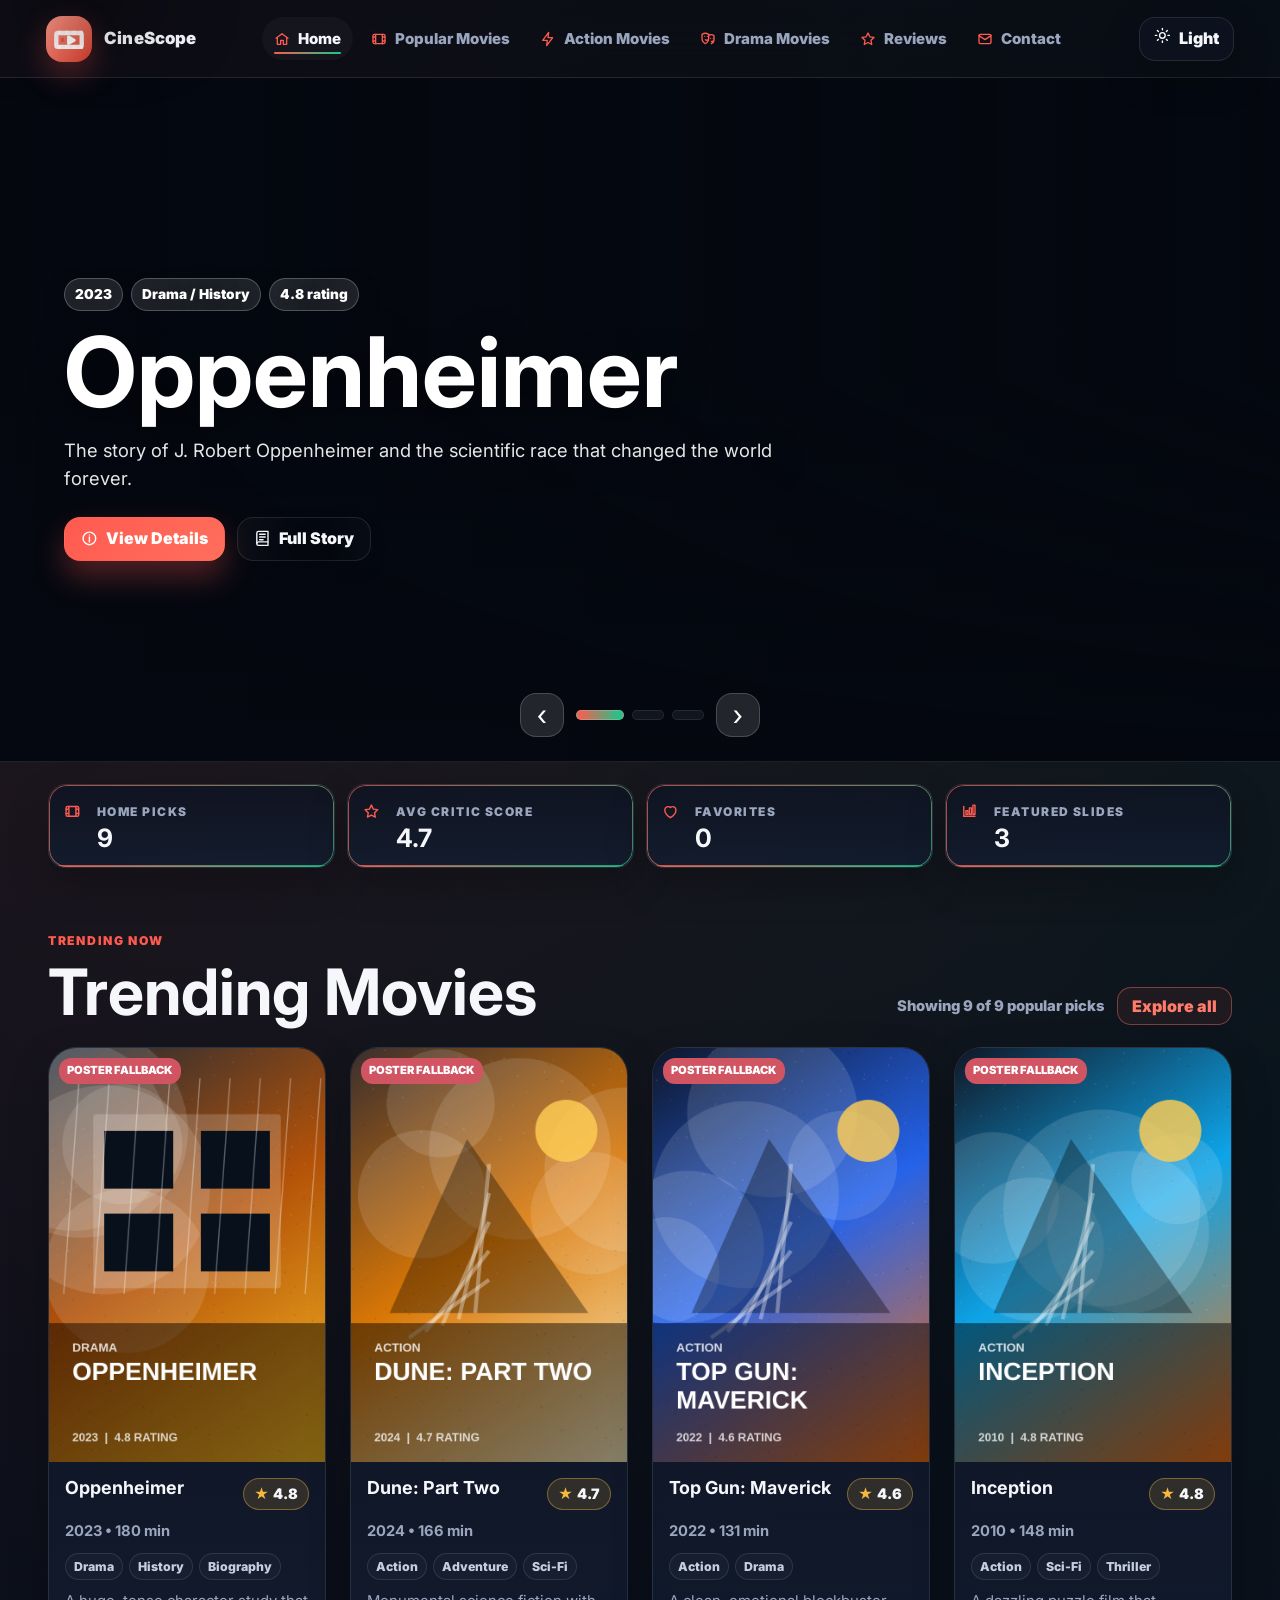
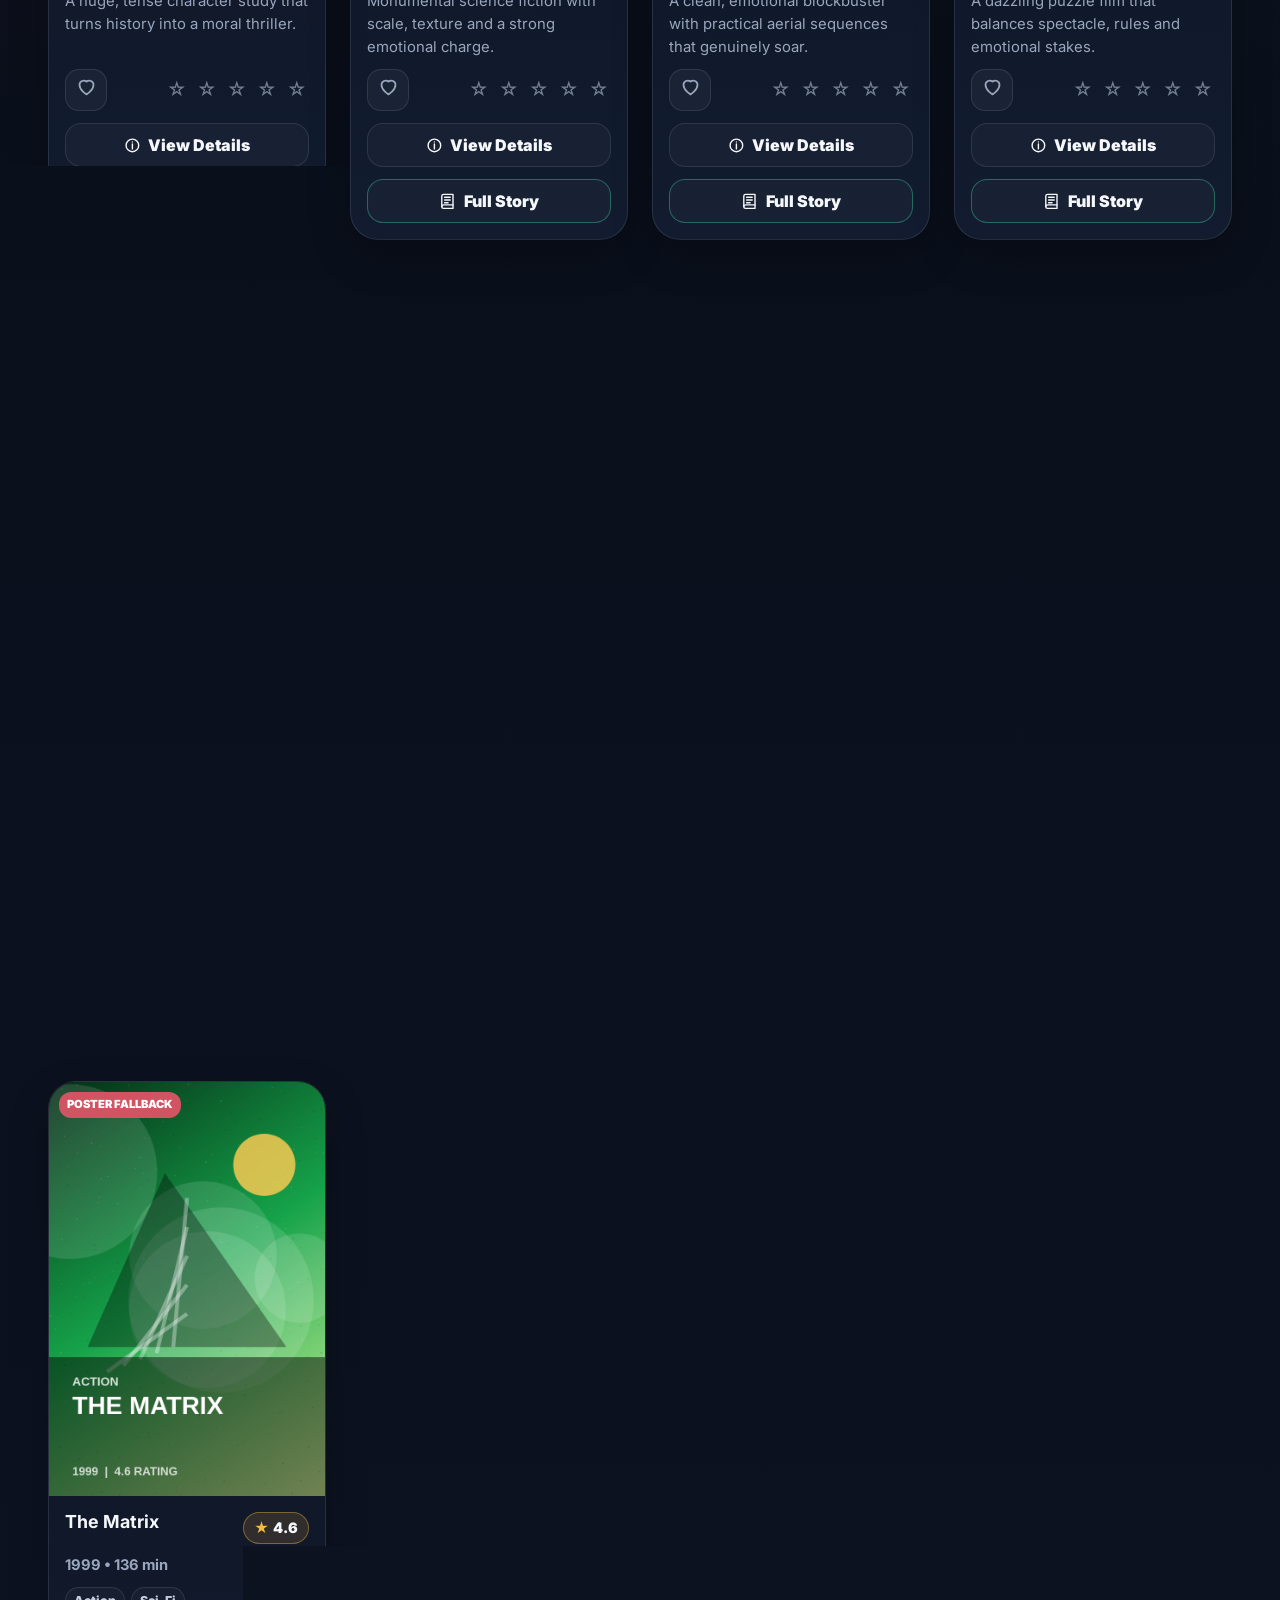
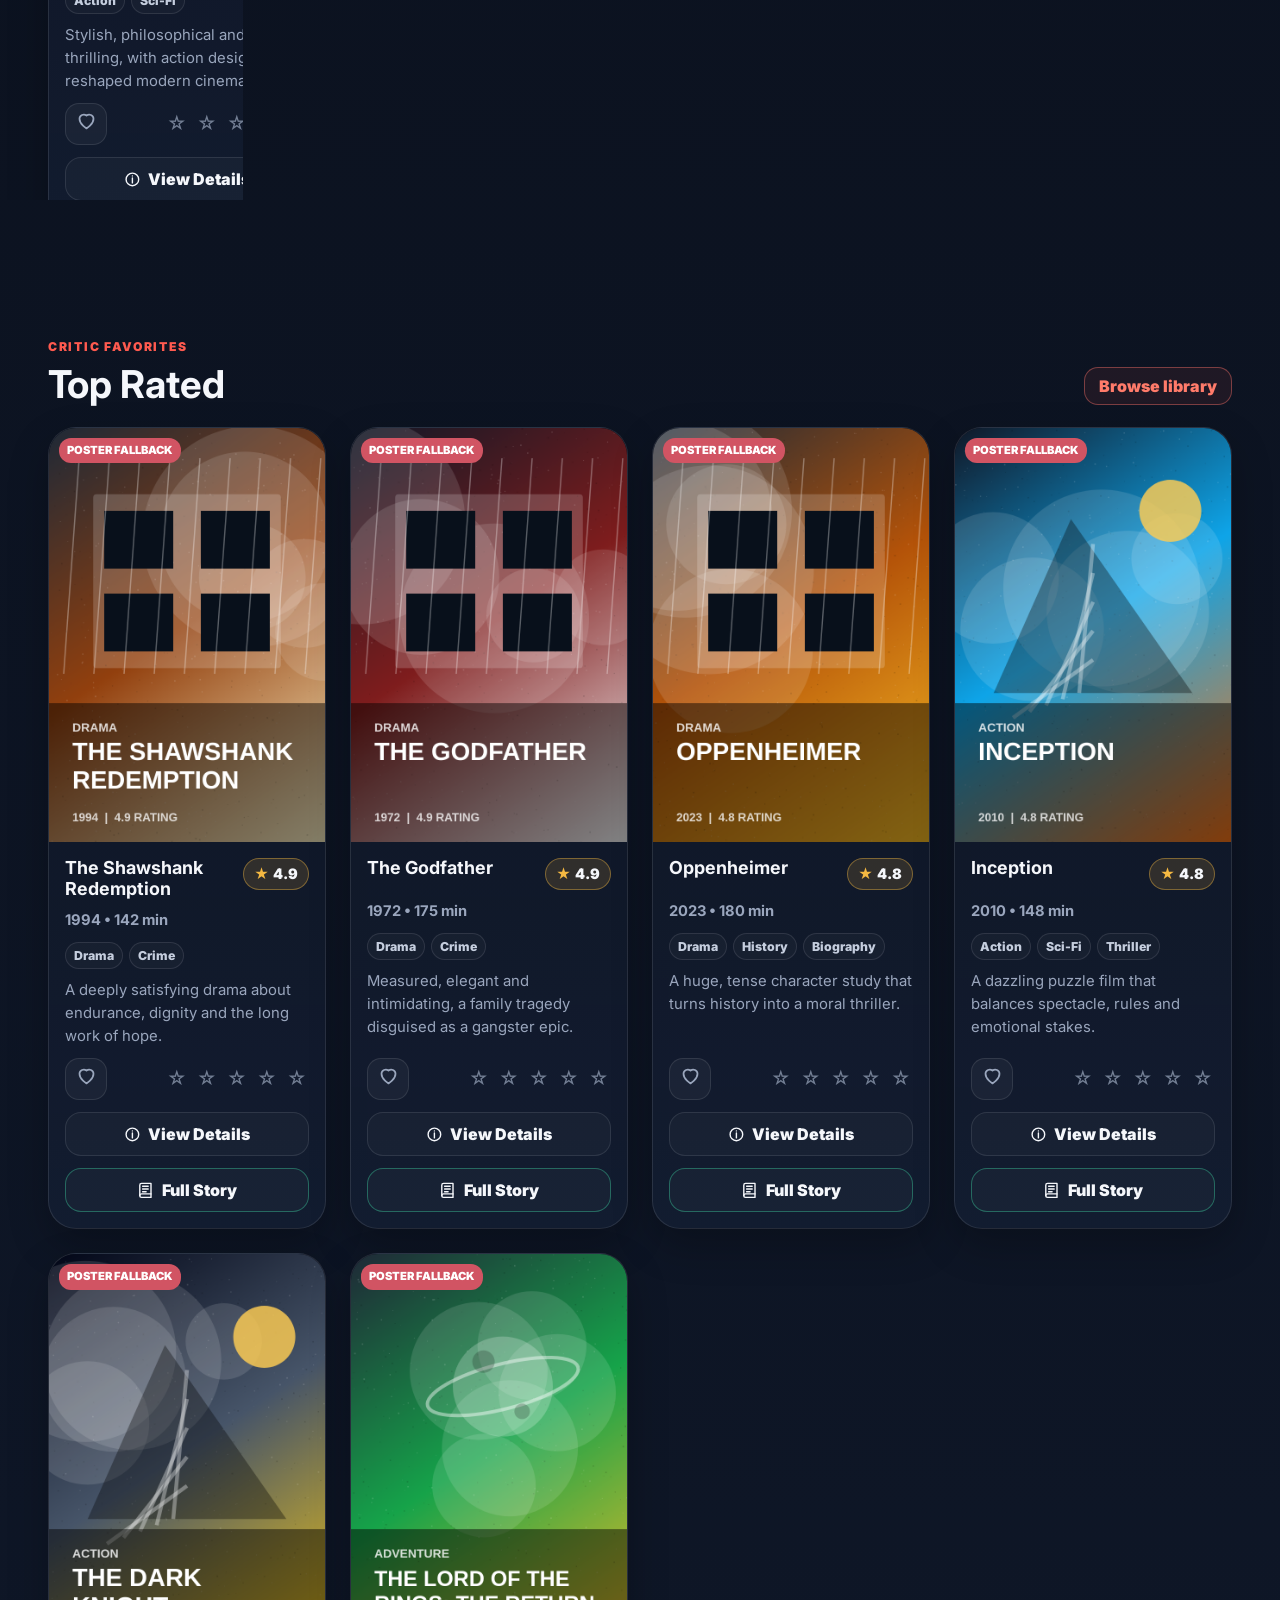
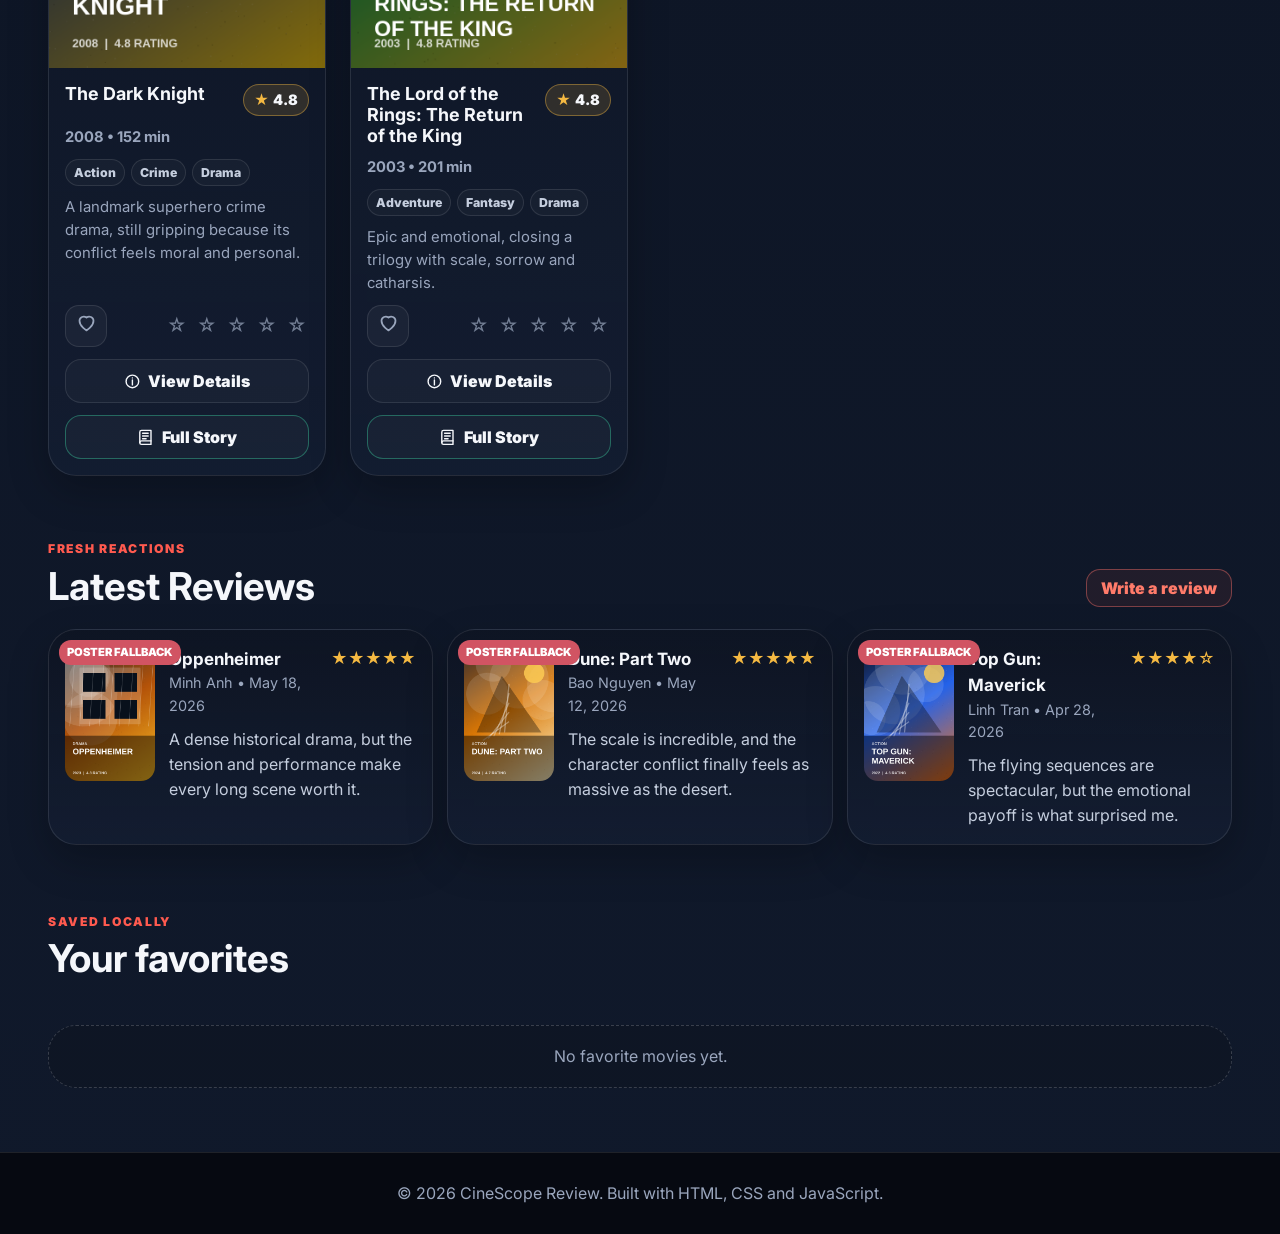
==== commit fbeb826e: "Big update" ====
--- a/index.html
+++ b/index.html
@@ -3,7 +3,11 @@
 <head>
   <meta charset="UTF-8">
   <meta name="viewport" content="width=device-width, initial-scale=1.0">
+  <link rel="preconnect" href="https://fonts.googleapis.com">
+  <link rel="preconnect" href="https://fonts.gstatic.com" crossorigin>
+  <link href="https://fonts.googleapis.com/css2?family=Inter:wght@400;500;600;700;800;900&display=swap" rel="stylesheet">
   <title>CineScope Review | Home</title>
+  <meta name="description" content="CineScope Review: curated movie picks, critic scores, trending titles and community reviews.">
   <link rel="icon" type="image/svg+xml" href="assets/cinescope-logo.svg">
   <script>
     /* Apply saved theme before CSS paints to avoid a visible flash. */
@@ -14,9 +18,10 @@
       } catch (error) {}
     })();
   </script>
-  <link rel="stylesheet" href="css/styles.css?v=cinematic-ui">
+  <link rel="stylesheet" href="css/styles.css?v=cinescope-v2">
 </head>
 <body data-page="home">
+  <a class="skip-link" href="#main-content">Skip to content</a>
   <header class="site-header">
     <a class="brand" href="index.html" aria-label="CineScope Review Home">
       <span class="brand-mark">CS</span>
@@ -46,7 +51,7 @@
     </button>
   </header>
 
-  <main>
+  <main id="main-content">
     <section class="hero-slider" aria-label="Featured movies">
       <div class="slider-stage" data-slider></div>
       <div class="slider-controls" aria-label="Slider controls">
@@ -114,6 +119,6 @@
     <p>&copy; 2026 CineScope Review. Built with HTML, CSS and JavaScript.</p>
   </footer>
 
-  <script src="js/script.js?v=cinematic-ui"></script>
+  <script src="js/script.js?v=cinescope-v2"></script>
 </body>
 </html>
--- a/css/styles.css
+++ b/css/styles.css
@@ -1,59 +1,76 @@
-/* ---------- Base theme and reset ---------- */
+/* ---------- Design tokens ---------- */
+.skip-link {
+  position: fixed;
+  left: 16px;
+  top: 16px;
+  z-index: 9999;
+  transform: translateY(-140%);
+  border-radius: 999px;
+  background: var(--brand);
+  color: #fff;
+  padding: 10px 14px;
+  font-weight: 900;
+  box-shadow: var(--shadow);
+  transition: transform .2s var(--ease-out);
+}
+.skip-link:focus {
+  transform: translateY(0);
+}
+
 :root {
   color-scheme: dark;
-  --bg: #08090d;
-  --bg-soft: #0e1118;
-  --panel: #121722;
-  --panel-strong: #171d2a;
-  --surface: #1c2330;
-  --surface-strong: #252d3c;
-  --text: #f8fafc;
-  --muted: #a8b1c1;
-  --muted-strong: #c7cfdb;
-  --line: rgba(255, 255, 255, 0.12);
-  --line-strong: rgba(255, 255, 255, 0.2);
-  --brand: #ff4f3f;
-  --brand-strong: #ff786b;
-  --accent: #00d474;
-  --gold: #f7b731;
-  --danger: #ff5b6a;
-  --shadow: 0 24px 70px rgba(0, 0, 0, 0.46);
-  --shadow-soft: 0 14px 34px rgba(0, 0, 0, 0.28);
-  --radius: 8px;
-  --header-height: 76px;
-  --content: 1220px;
+  --bg: #070b14;
+  --bg-elevated: #0c1220;
+  --bg-soft: #10192b;
+  --panel: rgba(14, 20, 34, 0.86);
+  --panel-strong: #131d31;
+  --surface: rgba(255, 255, 255, 0.04);
+  --surface-strong: rgba(255, 255, 255, 0.08);
+  --text: #f5f7fb;
+  --muted: #9aa6bd;
+  --muted-strong: #c5cede;
+  --line: rgba(255, 255, 255, 0.1);
+  --line-strong: rgba(255, 255, 255, 0.18);
+  --brand: #ff5a4f;
+  --brand-strong: #ff7b6a;
+  --accent: #16c98d;
+  --gold: #f5b942;
+  --danger: #ff6679;
+  --shadow: 0 24px 80px rgba(0, 0, 0, 0.44);
+  --shadow-soft: 0 16px 40px rgba(0, 0, 0, 0.24);
+  --radius-sm: 12px;
+  --radius-md: 18px;
+  --radius-lg: 28px;
+  --content: 1240px;
+  --header-height: 78px;
+  --ease-out: cubic-bezier(0.2, 0.8, 0.2, 1);
 }
 
 :root[data-theme="light"] {
   color-scheme: light;
-  --bg: #f5f6f8;
-  --bg-soft: #ebeef3;
-  --panel: #ffffff;
-  --panel-strong: #f7f8fb;
-  --surface: #eef1f6;
-  --surface-strong: #e1e6ef;
-  --text: #111827;
-  --muted: #637083;
-  --muted-strong: #3f4a5a;
-  --line: rgba(17, 24, 39, 0.12);
-  --line-strong: rgba(17, 24, 39, 0.22);
-  --brand: #e23d2f;
-  --brand-strong: #b91f1a;
-  --accent: #008c57;
-  --gold: #c98212;
-  --danger: #d9273f;
-  --shadow: 0 24px 70px rgba(22, 28, 38, 0.16);
-  --shadow-soft: 0 14px 34px rgba(22, 28, 38, 0.1);
-}
-
-* {
-  box-sizing: border-box;
-}
-
-html {
-  scroll-behavior: smooth;
-}
-
+  --bg: #f4f6fa;
+  --bg-elevated: #ffffff;
+  --bg-soft: #ebeff6;
+  --panel: rgba(255, 255, 255, 0.88);
+  --panel-strong: #ffffff;
+  --surface: rgba(17, 24, 39, 0.04);
+  --surface-strong: rgba(17, 24, 39, 0.08);
+  --text: #0f172a;
+  --muted: #607089;
+  --muted-strong: #334155;
+  --line: rgba(15, 23, 42, 0.1);
+  --line-strong: rgba(15, 23, 42, 0.18);
+  --brand: #e63f34;
+  --brand-strong: #bb231c;
+  --accent: #0f9f6e;
+  --gold: #c98e15;
+  --danger: #d8244d;
+  --shadow: 0 24px 70px rgba(15, 23, 42, 0.14);
+  --shadow-soft: 0 16px 34px rgba(15, 23, 42, 0.08);
+}
+
+* { box-sizing: border-box; }
+html { scroll-behavior: smooth; }
 body {
   min-height: 100vh;
   margin: 0;
@@ -61,45 +78,79 @@
   flex-direction: column;
   overflow-x: hidden;
   background:
-    linear-gradient(180deg, rgba(255, 79, 63, 0.08), transparent 260px),
+    radial-gradient(circle at top left, rgba(255, 90, 79, 0.14), transparent 28%),
+    radial-gradient(circle at top right, rgba(22, 201, 141, 0.08), transparent 30%),
     linear-gradient(180deg, var(--bg), var(--bg-soft));
   color: var(--text);
-  font-family: Inter, ui-sans-serif, system-ui, -apple-system, BlinkMacSystemFont, "Segoe UI", Arial, sans-serif;
-  line-height: 1.5;
+  font-family: Inter, ui-sans-serif, system-ui, -apple-system, BlinkMacSystemFont, "Segoe UI", sans-serif;
+  line-height: 1.55;
   text-rendering: optimizeLegibility;
-}
-
-body.modal-open {
-  overflow: hidden;
-}
-
-img {
-  max-width: 100%;
-  display: block;
-}
-
-a {
-  color: inherit;
-  text-decoration: none;
-}
-
-button,
-input,
-select,
-textarea {
-  font: inherit;
-}
-
-button {
-  cursor: pointer;
-}
-
+  transition: background-color .4s var(--ease-out), color .4s var(--ease-out);
+}
+body.modal-open { overflow: hidden; }
+a { color: inherit; text-decoration: none; }
+img { max-width: 100%; display: block; }
+button, input, select, textarea { font: inherit; }
+button { cursor: pointer; }
 :focus-visible {
-  outline: 3px solid color-mix(in srgb, var(--accent) 70%, white 30%);
+  outline: 3px solid color-mix(in srgb, var(--accent) 72%, white 28%);
   outline-offset: 3px;
 }
 
-/* ---------- Header and navigation ---------- */
+/* ---------- Motion ---------- */
+@keyframes fadeInUp {
+  from { opacity: 0; transform: translateY(18px); }
+  to { opacity: 1; transform: translateY(0); }
+}
+@keyframes scaleIn {
+  from { opacity: 0; transform: scale(0.96); }
+  to { opacity: 1; transform: scale(1); }
+}
+@keyframes shimmer {
+  0% { background-position: 200% 0; }
+  100% { background-position: -200% 0; }
+}
+@keyframes floatY {
+  0%, 100% { transform: translateY(0); }
+  50% { transform: translateY(-6px); }
+}
+@keyframes pulseGlow {
+  0%, 100% { box-shadow: 0 0 0 0 rgba(255, 90, 79, 0.0); }
+  50% { box-shadow: 0 0 0 8px rgba(255, 90, 79, 0.12); }
+}
+
+/* ---------- Scroll reveal ---------- */
+@keyframes revealIn {
+  from { opacity: 0; transform: translateY(22px); }
+  to { opacity: 1; transform: translateY(0); }
+}
+@keyframes heartPop {
+  0% { transform: scale(1); }
+  30% { transform: scale(1.35); }
+  60% { transform: scale(0.9); }
+  100% { transform: scale(1); }
+}
+@keyframes scaleOut {
+  from { opacity: 1; transform: scale(1); }
+  to   { opacity: 0; transform: scale(0.94); }
+}
+@keyframes backdropFade {
+  from { opacity: 1; }
+  to   { opacity: 0; }
+}
+
+.reveal { opacity: 0; transform: translateY(22px); }
+.reveal.is-revealed { animation: revealIn .6s var(--ease-out) both; }
+.reveal:nth-child(1) { animation-delay: 0ms; }
+.reveal:nth-child(2) { animation-delay: 60ms; }
+.reveal:nth-child(3) { animation-delay: 120ms; }
+.reveal:nth-child(4) { animation-delay: 180ms; }
+.reveal:nth-child(5) { animation-delay: 240ms; }
+.reveal:nth-child(6) { animation-delay: 300ms; }
+.reveal:nth-child(7) { animation-delay: 340ms; }
+.reveal:nth-child(8) { animation-delay: 380ms; }
+
+/* ---------- Header ---------- */
 .site-header {
   position: sticky;
   top: 0;
@@ -107,38 +158,35 @@
   min-height: var(--header-height);
   display: flex;
   align-items: center;
-  gap: 18px;
-  padding: 12px clamp(18px, 4vw, 58px);
+  gap: 14px;
+  padding: 12px clamp(16px, 3.6vw, 48px);
   border-bottom: 1px solid var(--line);
-  background: color-mix(in srgb, var(--bg) 84%, transparent);
-  backdrop-filter: blur(20px) saturate(1.25);
-}
-
+  background: color-mix(in srgb, var(--bg) 78%, transparent);
+  backdrop-filter: blur(18px) saturate(1.25);
+  transition: background-color .4s var(--ease-out), border-color .4s var(--ease-out), color .4s var(--ease-out);
+}
 .brand {
   display: inline-flex;
   align-items: center;
-  gap: 11px;
+  gap: 12px;
   min-width: max-content;
   font-weight: 900;
-}
-
+  letter-spacing: 0.01em;
+}
 .brand-mark {
-  width: 44px;
-  height: 44px;
+  width: 46px;
+  height: 46px;
+  border-radius: 16px;
   display: inline-grid;
   place-items: center;
-  border-radius: var(--radius);
   background:
-    linear-gradient(135deg, rgba(255, 255, 255, 0.18), transparent),
+    linear-gradient(135deg, rgba(255,255,255,.2), transparent),
     url("../assets/cinescope-logo.svg") center / cover no-repeat;
+  box-shadow: 0 12px 30px color-mix(in srgb, var(--brand) 30%, transparent);
+  font-size: 0;
   color: transparent;
-  font-size: 0;
-  box-shadow: 0 10px 28px color-mix(in srgb, var(--brand) 38%, transparent);
-}
-
-.brand-text {
-  font-size: 1.1rem;
-}
+}
+.brand-text { font-size: 1.05rem; }
 
 .main-nav {
   flex: 1;
@@ -146,631 +194,466 @@
   display: flex;
   justify-content: center;
   align-items: center;
-  gap: 4px;
-}
-
+  gap: 6px;
+}
 .main-nav a {
+  position: relative;
   display: inline-flex;
   align-items: center;
-  gap: 7px;
+  gap: 8px;
   padding: 10px 12px;
-  border: 1px solid transparent;
-  border-radius: var(--radius);
+  border-radius: 999px;
   color: var(--muted);
   font-size: 0.94rem;
-  font-weight: 800;
+  font-weight: 850;
   white-space: nowrap;
-  transition: color 0.2s ease, background 0.2s ease, border-color 0.2s ease, transform 0.2s ease;
-}
-
+  transition: color .2s var(--ease-out), background .2s var(--ease-out), transform .2s var(--ease-out);
+}
+.main-nav a::after {
+  content: "";
+  position: absolute;
+  left: 12px; right: 12px; bottom: 6px;
+  height: 2px;
+  border-radius: 999px;
+  background: linear-gradient(90deg, var(--brand), var(--accent));
+  transform: scaleX(0);
+  transform-origin: left;
+  transition: transform .22s var(--ease-out);
+}
 .main-nav a:hover,
 .main-nav a.is-active {
   color: var(--text);
-  border-color: var(--line);
-  background: color-mix(in srgb, var(--surface) 74%, transparent);
-}
-
-.main-nav a:hover {
-  transform: translateY(-1px);
-}
-
-.mobile-theme-toggle {
-  display: none;
-}
+  background: color-mix(in srgb, var(--surface) 84%, transparent);
+}
+.main-nav a:hover::after,
+.main-nav a.is-active::after { transform: scaleX(1); }
+.main-nav a:hover { transform: translateY(-1px); }
 
 .theme-toggle,
 .nav-toggle,
 .mobile-theme-toggle {
   border: 1px solid var(--line);
-  border-radius: var(--radius);
-  background: color-mix(in srgb, var(--panel) 82%, transparent);
+  border-radius: 16px;
+  background: color-mix(in srgb, var(--panel) 84%, transparent);
   color: var(--text);
   box-shadow: var(--shadow-soft);
 }
-
 .theme-toggle {
   min-width: 86px;
   height: 44px;
   display: inline-flex;
   align-items: center;
   justify-content: center;
-  gap: 7px;
-  padding: 0 13px;
+  gap: 8px;
+  padding: 0 14px;
   font-weight: 900;
 }
-
 .nav-toggle {
   width: 44px;
   height: 44px;
   display: none;
-  place-items: center;
   padding: 9px;
 }
-
 .nav-toggle span {
-  width: 21px;
-  height: 2px;
+  width: 100%; height: 2px; margin: 3px 0; border-radius: 999px; background: var(--text);
   display: block;
-  margin: 3px 0;
-  border-radius: 2px;
-  background: var(--text);
-}
-
-/* ---------- Icon system ---------- */
-.ui-icon {
-  width: 1.05em;
-  height: 1.05em;
-  flex: 0 0 auto;
-  display: inline-block;
-}
-
-.nav-icon {
-  width: 1rem;
-  height: 1rem;
-  color: var(--brand);
-}
-
-.button-icon,
-.theme-symbol .ui-icon,
-.label-icon,
-.toggle-icon {
-  width: 1rem;
-  height: 1rem;
-}
-
-.label-icon {
-  margin-right: 6px;
-  color: var(--brand);
-  vertical-align: -0.15em;
-}
-
-.button-icon {
-  margin-right: 2px;
-}
-
-.theme-symbol {
-  display: inline-flex;
-  align-items: center;
-}
-
-.favorite-icon,
-.stat-icon,
-.fact-icon {
-  width: 1.12rem;
-  height: 1.12rem;
-}
-
-/* ---------- Shared sections ---------- */
-main {
-  flex: 1;
-}
-
+}
+.mobile-theme-toggle { display: none; }
+
+/* ---------- Shared layout ---------- */
+main { flex: 1; }
 .section-shell {
   width: min(100%, var(--content));
   margin: 0 auto;
-  padding: clamp(34px, 6vw, 70px) clamp(18px, 4vw, 28px);
-}
-
-.section-stack {
-  padding-bottom: clamp(20px, 4vw, 38px);
-}
-
-.section-stack + .section-stack {
-  padding-top: clamp(18px, 4vw, 34px);
-}
-
+  padding: clamp(30px, 5vw, 72px) clamp(16px, 3.6vw, 28px);
+}
+.section-stack { padding-bottom: clamp(18px, 4vw, 34px); }
+.section-stack + .section-stack { padding-top: clamp(16px, 3.5vw, 30px); }
 .section-heading {
   display: flex;
   align-items: end;
   justify-content: space-between;
-  gap: 18px;
-  margin-bottom: 24px;
-}
-
+  gap: 16px;
+  margin-bottom: 22px;
+}
 .heading-actions {
-  display: flex;
-  flex-wrap: wrap;
-  align-items: center;
-  justify-content: flex-end;
-  gap: 14px;
-}
-
+  display: flex; flex-wrap: wrap; align-items: center; justify-content: flex-end; gap: 12px;
+}
 .section-heading h1,
 .section-heading h2,
 .page-hero h1,
 .form-panel h2,
-.contact-info h2 {
+.contact-info h2,
+.story-panel h2,
+.owner-panel h2 {
   margin: 0;
   line-height: 1.04;
 }
-
-.section-heading h1 {
-  font-size: clamp(2.4rem, 5vw, 4.15rem);
-}
-
+.section-heading h1 { font-size: clamp(2.3rem, 5vw, 4.2rem); }
 .section-heading h2,
 .form-panel h2,
-.contact-info h2 {
-  font-size: clamp(1.75rem, 3vw, 2.45rem);
-}
-
+.contact-info h2,
+.story-panel h2,
+.owner-panel h2 { font-size: clamp(1.65rem, 3vw, 2.5rem); }
 .eyebrow {
   margin: 0 0 8px;
   color: var(--brand);
-  font-size: 0.76rem;
+  font-size: .76rem;
   font-weight: 950;
   text-transform: uppercase;
-}
-
+  letter-spacing: .14em;
+}
+.text-link,
+.primary-btn,
+.secondary-btn,
+.slider-arrow,
+.slider-dot,
+.favorite-btn,
+.star-btn,
+.review-star-btn,
+.small-danger,
+.modal-close,
+.poster-button,
+.favorite-thumb {
+  transition: transform .2s var(--ease-out), background .2s var(--ease-out), border-color .2s var(--ease-out), box-shadow .2s var(--ease-out), color .2s var(--ease-out), opacity .2s var(--ease-out);
+}
 .text-link {
-  display: inline-flex;
-  align-items: center;
-  min-height: 36px;
-  border: 1px solid color-mix(in srgb, var(--brand) 38%, var(--line));
-  border-radius: var(--radius);
-  color: var(--brand-strong);
-  background: color-mix(in srgb, var(--brand) 10%, transparent);
-  padding: 0 12px;
-  font-weight: 900;
-  white-space: nowrap;
-  transition: transform 0.2s ease, background 0.2s ease;
-}
-
-.text-link:hover {
-  transform: translateY(-2px);
-  background: color-mix(in srgb, var(--brand) 16%, transparent);
-}
-
-.compact-heading {
-  margin-bottom: 16px;
-}
-
-/* ---------- Home banner slider ---------- */
+  display: inline-flex; align-items: center; gap: 8px;
+  min-height: 38px; padding: 0 14px;
+  border: 1px solid color-mix(in srgb, var(--brand) 35%, var(--line));
+  border-radius: 14px;
+  background: color-mix(in srgb, var(--brand) 8%, transparent);
+  color: var(--brand-strong); font-weight: 900;
+}
+.text-link:hover { transform: translateY(-2px); }
+.primary-btn,
+.secondary-btn {
+  min-height: 44px;
+  display: inline-flex; align-items: center; justify-content: center; gap: 8px;
+  border-radius: 16px; padding: 0 16px; border: 1px solid transparent; font-weight: 950;
+}
+.primary-btn {
+  background: linear-gradient(135deg, var(--brand), color-mix(in srgb, var(--brand) 70%, #ff9d7a));
+  color: #fff;
+  box-shadow: 0 16px 30px color-mix(in srgb, var(--brand) 30%, transparent);
+}
+.primary-btn:hover,
+.secondary-btn:hover { transform: translateY(-2px); }
+.secondary-btn {
+  background: color-mix(in srgb, var(--surface) 70%, transparent);
+  border-color: var(--line);
+  color: var(--text);
+}
+.secondary-btn:hover { border-color: var(--line-strong); background: var(--surface-strong); }
+
+/* ---------- Button active states ---------- */
+.primary-btn:active,
+.secondary-btn:active,
+.favorite-btn:active,
+.star-btn:active,
+.review-star-btn:active,
+.slider-arrow:active,
+.modal-close:active {
+  transform: translateY(1px) scale(0.97);
+  transition-duration: 0.08s;
+}
+.primary-btn:active { box-shadow: 0 8px 16px color-mix(in srgb, var(--brand) 24%, transparent); }
+
+.button-icon, .label-icon, .toggle-icon, .stat-icon, .favorite-icon, .fact-icon, .quote-icon { width: 1rem; height: 1rem; flex: 0 0 auto; }
+.ui-icon { width: 1.05em; height: 1.05em; display: inline-block; }
+.nav-icon { width: 1rem; height: 1rem; color: var(--brand); }
+
+/* ---------- Hero slider ---------- */
 .hero-slider {
   position: relative;
-  min-height: clamp(520px, 72svh, 760px);
+  min-height: clamp(540px, 76svh, 780px);
   overflow: hidden;
   border-bottom: 1px solid var(--line);
-  background: #08090d;
-}
-
-.slider-stage,
-.slide {
-  position: absolute;
-  inset: 0;
-}
-
+  background: #050810;
+}
+.slider-stage, .slide { position: absolute; inset: 0; }
 .slide {
   isolation: isolate;
   display: grid;
   align-items: center;
-  padding: 0 clamp(20px, 6vw, 92px);
+  padding: 0 clamp(18px, 5vw, 88px);
   background-position: center;
   background-size: cover;
   opacity: 0;
-  transform: scale(1.035);
-  transition: opacity 0.7s ease, transform 1s ease;
-}
-
-.slide.is-active {
-  z-index: 2;
-  opacity: 1;
-  transform: scale(1);
-}
-
+  transform: scale(1.05);
+  transition: opacity .7s var(--ease-out), transform 1s var(--ease-out);
+}
+.slide.is-active { opacity: 1; transform: scale(1); z-index: 2; }
 .slide::before {
-  content: "";
-  position: absolute;
-  inset: 0;
-  z-index: 0;
-  pointer-events: none;
+  content: ""; position: absolute; inset: 0; pointer-events: none; z-index: 0;
   background:
-    linear-gradient(90deg, rgba(3, 5, 9, 0.96), rgba(3, 5, 9, 0.72) 42%, rgba(3, 5, 9, 0.22)),
-    linear-gradient(0deg, rgba(8, 9, 13, 0.92), transparent 54%),
-    linear-gradient(180deg, rgba(8, 9, 13, 0.42), transparent 34%);
-}
-
+    linear-gradient(90deg, rgba(5,8,16,.96), rgba(5,8,16,.7) 42%, rgba(5,8,16,.18)),
+    linear-gradient(0deg, rgba(5,8,16,.92), transparent 56%);
+}
 .slide-content {
-  position: relative;
-  z-index: 2;
-  min-width: 0;
-  max-width: min(700px, 100%);
-  color: #fff;
-  text-shadow: 0 8px 30px rgba(0, 0, 0, 0.6);
-  animation: slideCopyIn 0.6s ease both;
-}
-
+  position: relative; z-index: 2; max-width: min(720px, 100%); color: #fff; text-shadow: 0 8px 32px rgba(0,0,0,.58);
+  animation: fadeInUp .6s var(--ease-out) both;
+}
 .slide-content h2 {
-  margin: 0;
-  color: #fff;
-  font-size: clamp(3.15rem, 8vw, 6.75rem);
-  line-height: 0.92;
-  overflow-wrap: break-word;
-}
-
+  margin: 0; color: #fff;
+  font-size: clamp(3rem, 7.6vw, 6.6rem);
+  line-height: .93;
+}
 .slide-content p {
-  max-width: min(57ch, 100%);
-  margin: 18px 0 26px;
-  color: rgba(255, 255, 255, 0.93);
-  font-size: clamp(1rem, 2vw, 1.18rem);
-  overflow-wrap: break-word;
-}
-
-.slide-actions {
-  display: flex;
-  flex-wrap: wrap;
-  gap: 12px;
-}
-
-.slide-meta {
-  display: flex;
-  flex-wrap: wrap;
-  gap: 8px;
-  margin-bottom: 16px;
-}
-
+  margin: 18px 0 24px;
+  max-width: 60ch;
+  color: rgba(255,255,255,.9);
+  font-size: clamp(1rem, 1.7vw, 1.15rem);
+}
+.slide-meta, .detail-meta-row { display: flex; flex-wrap: wrap; gap: 8px; margin-bottom: 16px; }
 .pill {
-  display: inline-flex;
-  align-items: center;
-  min-height: 30px;
-  padding: 5px 10px;
-  border: 1px solid rgba(255, 255, 255, 0.28);
-  border-radius: var(--radius);
-  background: rgba(255, 255, 255, 0.12);
-  color: #fff;
-  font-size: 0.86rem;
-  font-weight: 900;
-  backdrop-filter: blur(10px);
-}
-
-.primary-btn,
-.secondary-btn {
-  min-height: 44px;
-  display: inline-flex;
-  align-items: center;
-  justify-content: center;
-  gap: 8px;
-  border-radius: var(--radius);
-  border: 1px solid transparent;
-  padding: 0 16px;
-  font-weight: 950;
-  transition: transform 0.2s ease, background 0.2s ease, border-color 0.2s ease, box-shadow 0.2s ease;
-}
-
-.primary-btn {
-  background: var(--brand);
-  color: #fff;
-  box-shadow: 0 12px 26px color-mix(in srgb, var(--brand) 30%, transparent);
-}
-
-.primary-btn:hover,
-.secondary-btn:hover {
-  transform: translateY(-2px);
-}
-
-.primary-btn:hover {
-  background: var(--brand-strong);
-}
-
-.secondary-btn {
-  background: color-mix(in srgb, var(--surface) 88%, transparent);
-  border-color: var(--line);
-  color: var(--text);
-}
-
-.secondary-btn:hover {
-  border-color: var(--line-strong);
-  background: var(--surface-strong);
-}
-
+  display: inline-flex; align-items: center; min-height: 30px; padding: 5px 10px;
+  border: 1px solid rgba(255,255,255,.24); border-radius: 999px;
+  background: rgba(255,255,255,.12); color: #fff; font-size: .85rem; font-weight: 900;
+  backdrop-filter: blur(12px);
+}
+.slide-actions, .modal-actions, .detail-actions { display: flex; flex-wrap: wrap; gap: 12px; align-items: center; }
 .slider-controls {
-  position: absolute;
-  z-index: 5;
-  left: 50%;
-  bottom: 28px;
-  display: flex;
-  align-items: center;
-  gap: 12px;
-  transform: translateX(-50%);
-}
-
+  position: absolute; z-index: 5; left: 50%; bottom: 24px; transform: translateX(-50%);
+  display: flex; align-items: center; gap: 12px;
+}
 .slider-arrow,
 .slider-dot {
-  border: 1px solid rgba(255, 255, 255, 0.2);
-  border-radius: var(--radius);
-  background: rgba(255, 255, 255, 0.13);
+  border: 1px solid rgba(255,255,255,.18);
+  background: rgba(255,255,255,.12);
   color: #fff;
-  backdrop-filter: blur(10px);
-}
-
-.slider-arrow {
-  width: 44px;
-  height: 44px;
-  font-size: 1.85rem;
-  line-height: 1;
-}
-
-.slider-dots {
-  display: flex;
-  gap: 8px;
-}
-
-.slider-dot {
-  width: 34px;
-  height: 10px;
-  padding: 0;
-  opacity: 0.55;
-  transition: width 0.2s ease, opacity 0.2s ease, background 0.2s ease;
-}
-
-.slider-dot.is-active {
-  width: 50px;
-  opacity: 1;
-  background: var(--brand);
-}
-
-@keyframes slideCopyIn {
-  from {
-    opacity: 0;
-    transform: translateY(18px);
-  }
-  to {
-    opacity: 1;
-    transform: translateY(0);
-  }
-}
-
-/* ---------- Inner page heroes ---------- */
+  backdrop-filter: blur(12px);
+}
+.slider-arrow { width: 44px; height: 44px; border-radius: 16px; font-size: 1.8rem; line-height: 1; }
+.slider-arrow:hover { transform: translateY(-2px) scale(1.03); }
+.slider-dots { display: flex; gap: 8px; }
+.slider-dot { width: 32px; height: 10px; border-radius: 999px; opacity: .5; padding: 0; }
+.slider-dot.is-active { width: 48px; opacity: 1; background: linear-gradient(90deg, var(--brand), var(--accent)); }
+
+/* ---------- Page heroes ---------- */
 .page-hero {
   min-height: clamp(240px, 34svh, 360px);
-  display: grid;
-  align-items: center;
+  display: grid; align-items: center;
   overflow: hidden;
   border-bottom: 1px solid var(--line);
   background:
-    linear-gradient(90deg, color-mix(in srgb, var(--brand) 20%, transparent), transparent 38%),
+    radial-gradient(circle at top right, color-mix(in srgb, var(--brand) 22%, transparent), transparent 34%),
     linear-gradient(135deg, var(--panel), var(--bg));
 }
-
-.compact-hero {
-  background:
-    linear-gradient(90deg, color-mix(in srgb, var(--gold) 16%, transparent), transparent 42%),
-    linear-gradient(135deg, var(--panel), var(--bg));
-}
-
-.action-hero {
-  background:
-    linear-gradient(90deg, color-mix(in srgb, var(--brand) 24%, transparent), transparent 42%),
-    linear-gradient(135deg, #201114, var(--bg));
-}
-
-.drama-hero {
-  background:
-    linear-gradient(90deg, color-mix(in srgb, var(--accent) 17%, transparent), transparent 42%),
-    linear-gradient(135deg, var(--panel), var(--bg));
-}
-
-.reviews-hero,
-.contact-hero {
-  background:
-    linear-gradient(90deg, color-mix(in srgb, var(--gold) 13%, transparent), transparent 42%),
-    linear-gradient(135deg, var(--panel), var(--bg));
-}
-
+.compact-hero { background:
+  radial-gradient(circle at top left, color-mix(in srgb, var(--gold) 18%, transparent), transparent 34%),
+  linear-gradient(135deg, var(--panel), var(--bg)); }
+.action-hero { background:
+  radial-gradient(circle at top left, rgba(255,90,79,.18), transparent 34%),
+  linear-gradient(135deg, #1f1015, var(--bg)); }
+.drama-hero { background:
+  radial-gradient(circle at top left, rgba(22,201,141,.14), transparent 34%),
+  linear-gradient(135deg, var(--panel), var(--bg)); }
+.reviews-hero, .contact-hero { background:
+  radial-gradient(circle at top left, rgba(245,185,66,.16), transparent 34%),
+  linear-gradient(135deg, var(--panel), var(--bg)); }
 .page-hero-inner {
-  width: min(100%, var(--content));
-  margin: 0 auto;
-  padding: clamp(44px, 6vw, 72px) clamp(18px, 4vw, 28px);
-}
-
-.page-hero h1 {
-  max-width: 960px;
-  font-size: clamp(3rem, 7vw, 5.2rem);
-}
-
-.page-hero p:last-child {
-  max-width: 58ch;
-  margin: 14px 0 0;
-  color: var(--muted);
-  font-size: 1.12rem;
-}
-
-/* ---------- Stats strips ---------- */
-.stats-band {
-  width: min(100%, var(--content));
-  margin: 0 auto;
-  padding: 22px clamp(18px, 4vw, 28px) 0;
-}
-
-.inner-stats {
-  padding-top: 28px;
-}
-
-.stats-strip {
-  display: grid;
-  grid-template-columns: repeat(4, minmax(0, 1fr));
-  gap: 12px;
-}
-
+  width: min(100%, var(--content)); margin: 0 auto;
+  padding: clamp(44px, 6vw, 74px) clamp(16px, 3.6vw, 28px);
+  animation: fadeInUp .55s var(--ease-out) both;
+}
+.page-hero h1 { max-width: 960px; font-size: clamp(2.9rem, 7vw, 5.3rem); }
+.page-hero p:last-child { max-width: 60ch; margin: 14px 0 0; color: var(--muted); font-size: 1.08rem; }
+
+/* ---------- Stats ---------- */
+.stats-band { width: min(100%, var(--content)); margin: 0 auto; padding: 22px clamp(16px, 3.6vw, 28px) 0; }
+.inner-stats { padding-top: 28px; }
+.stats-strip { display: grid; grid-template-columns: repeat(4, minmax(0, 1fr)); gap: 12px; }
 .stat-card {
-  min-width: 0;
-  position: relative;
-  overflow: hidden;
+  position: relative; overflow: hidden;
   border: 1px solid var(--line);
-  border-radius: var(--radius);
-  background:
-    linear-gradient(135deg, color-mix(in srgb, var(--panel) 90%, transparent), color-mix(in srgb, var(--surface) 68%, transparent));
-  padding: 17px 14px 15px 48px;
+  border-radius: var(--radius-md);
+  background: linear-gradient(180deg, color-mix(in srgb, var(--panel) 92%, transparent), color-mix(in srgb, var(--panel-strong) 82%, transparent));
+  padding: 18px 14px 16px 48px;
   box-shadow: var(--shadow-soft);
 }
-
-.stat-card::after {
-  content: "";
-  position: absolute;
-  left: 0;
-  right: 0;
-  bottom: 0;
-  height: 2px;
-  background: linear-gradient(90deg, var(--brand), var(--accent));
-  opacity: 0.8;
-}
-
-.stat-icon {
-  position: absolute;
-  top: 17px;
-  left: 15px;
-  color: var(--brand);
-}
-
-.stat-card span {
-  display: block;
-  color: var(--muted);
-  font-size: 0.77rem;
-  font-weight: 950;
-  text-transform: uppercase;
-}
-
-.stat-card strong {
-  display: block;
-  margin-top: 4px;
-  font-size: 1.62rem;
-  line-height: 1;
-}
-
-/* ---------- Search and filter toolbar ---------- */
+.stat-card::before {
+  content: ""; position: absolute; inset: 0; pointer-events: none;
+  border-radius: inherit; padding: 1px;
+  background: linear-gradient(135deg, color-mix(in srgb, var(--brand) 70%, transparent), color-mix(in srgb, var(--accent) 70%, transparent));
+  -webkit-mask: linear-gradient(#fff 0 0) content-box, linear-gradient(#fff 0 0);
+  -webkit-mask-composite: xor; mask-composite: exclude;
+}
+.stat-card::after { content: ""; position: absolute; left: 0; right: 0; bottom: 0; height: 2px; background: linear-gradient(90deg, var(--brand), var(--accent)); opacity: .8; }
+.stat-icon { position: absolute; top: 18px; left: 15px; color: var(--brand); }
+.stat-card span { display: block; color: var(--muted); font-size: .75rem; font-weight: 950; text-transform: uppercase; letter-spacing: .12em; }
+.stat-card strong { display: block; margin-top: 4px; font-size: 1.58rem; line-height: 1; }
+
+/* ---------- Toolbar ---------- */
 .toolbar {
   display: grid;
-  grid-template-columns: minmax(260px, 1.35fr) minmax(170px, 0.65fr) minmax(190px, 0.75fr) max-content 94px;
+  grid-template-columns: minmax(260px, 1.35fr) minmax(170px, .68fr) minmax(180px, .72fr) max-content 94px;
   align-items: end;
   gap: 14px;
   margin-bottom: 12px;
+  padding: 14px;
   border: 1px solid var(--line);
-  border-radius: var(--radius);
-  background: color-mix(in srgb, var(--panel) 86%, transparent);
-  padding: 14px;
+  border-radius: var(--radius-lg);
+  background: color-mix(in srgb, var(--panel) 84%, transparent);
   box-shadow: var(--shadow-soft);
-}
-
-.toolbar.single-control {
-  grid-template-columns: minmax(240px, 520px);
-}
-
-.toolbar.genre-toolbar {
-  grid-template-columns: minmax(240px, 1fr) minmax(190px, 250px) max-content 94px;
-}
-
-.field {
-  display: grid;
-  gap: 8px;
-}
-
+  backdrop-filter: blur(14px);
+}
+.toolbar.genre-toolbar { grid-template-columns: minmax(240px, 1fr) minmax(190px, 250px) max-content 94px; }
+.field { display: grid; gap: 8px; }
 .field > span {
   color: var(--muted-strong);
-  font-size: 0.82rem;
+  font-size: .8rem;
   font-weight: 950;
   text-transform: uppercase;
-}
-
+  letter-spacing: .12em;
+}
 .field input,
 .field select,
 .field textarea {
-  width: 100%;
+  width: 100%; min-height: 48px;
+  padding: 12px 13px;
   border: 1px solid var(--line);
-  border-radius: var(--radius);
-  background: color-mix(in srgb, var(--bg) 45%, var(--panel));
+  border-radius: 16px;
+  background: color-mix(in srgb, var(--bg-elevated) 55%, var(--panel));
   color: var(--text);
-  min-height: 48px;
-  padding: 11px 13px;
-  box-shadow: inset 0 1px 0 rgba(255, 255, 255, 0.04);
-  transition: border-color 0.2s ease, background 0.2s ease, box-shadow 0.2s ease;
-}
-
+  box-shadow: inset 0 1px 0 rgba(255,255,255,.04);
+  transition: border-color .2s var(--ease-out), box-shadow .2s var(--ease-out), background .2s var(--ease-out);
+}
 .field input:focus,
 .field select:focus,
 .field textarea:focus {
-  border-color: color-mix(in srgb, var(--brand) 55%, var(--line));
-  box-shadow: 0 0 0 3px color-mix(in srgb, var(--brand) 18%, transparent);
-}
-
-.field textarea {
-  resize: vertical;
-  min-height: 142px;
-}
-
+  border-color: color-mix(in srgb, var(--brand) 52%, var(--line));
+  box-shadow: 0 0 0 4px color-mix(in srgb, var(--brand) 16%, transparent);
+}
+.field textarea { resize: vertical; min-height: 150px; }
 .toggle-field {
   min-height: 48px;
-  display: inline-flex;
-  align-items: center;
-  gap: 9px;
-  border: 1px solid var(--line);
-  border-radius: var(--radius);
-  background: color-mix(in srgb, var(--bg) 45%, var(--panel));
-  color: var(--text);
-  padding: 0 12px;
-  font-weight: 900;
-  white-space: nowrap;
-}
-
-.toggle-field input {
-  width: 17px;
-  height: 17px;
-  accent-color: var(--brand);
-}
-
-.toggle-icon {
-  color: var(--brand);
-}
-
-.clear-btn {
-  width: 100%;
-  min-height: 48px;
-}
-
-.results-row {
-  display: flex;
-  justify-content: flex-end;
-  margin: 0 0 18px;
-}
-
-.result-count {
-  margin: 0;
-  color: var(--muted);
-  font-size: 0.9rem;
-  font-weight: 850;
-}
-
-/* ---------- Movie cards ---------- */
+  display: inline-flex; align-items: center; gap: 10px;
+  border: 1px solid var(--line); border-radius: 16px;
+  background: color-mix(in srgb, var(--bg-elevated) 50%, var(--panel));
+  padding: 0 14px; font-weight: 900;
+}
+.toggle-field input { width: 18px; height: 18px; accent-color: var(--brand); }
+.clear-btn { width: 100%; min-height: 48px; }
+.results-row { display: flex; justify-content: flex-end; margin: 0 0 16px; }
+.result-count { margin: 0; color: var(--muted); font-size: .92rem; font-weight: 850; }
+
+/* ---------- Cards ---------- */
 .movie-grid {
-  position: relative;
   display: grid;
   grid-template-columns: repeat(4, minmax(0, 1fr));
   gap: clamp(16px, 3vw, 24px);
 }
-
-.compact-grid {
-  grid-template-columns: repeat(4, minmax(0, 1fr));
-}
-
+.compact-grid { grid-template-columns: repeat(4, minmax(0, 1fr)); }
+.movie-card,
+.review-item,
+.favorite-mini,
+.form-panel,
+.story-panel,
+.owner-panel,
+.modal-panel {
+  border: 1px solid var(--line);
+  border-radius: var(--radius-lg);
+  background: linear-gradient(180deg, color-mix(in srgb, var(--panel) 96%, transparent), color-mix(in srgb, var(--panel-strong) 94%, transparent));
+  box-shadow: var(--shadow-soft);
+  transition: background-color .4s var(--ease-out), border-color .4s var(--ease-out), box-shadow .4s var(--ease-out), color .4s var(--ease-out);
+}
+.movie-card {
+  overflow: hidden;
+  display: flex;
+  flex-direction: column;
+  transform: translateZ(0);
+  transition: transform .24s var(--ease-out), border-color .24s var(--ease-out), box-shadow .24s var(--ease-out);
+}
+.movie-card:hover {
+  transform: translateY(-8px);
+  border-color: color-mix(in srgb, var(--brand) 44%, var(--line));
+  box-shadow: var(--shadow);
+}
+.poster-button {
+  position: relative;
+  width: 100%;
+  aspect-ratio: 2 / 3;
+  overflow: hidden;
+  border: 0;
+  padding: 0;
+  background: #08101b;
+  color: #fff;
+}
+.poster-button img {
+  width: 100%; height: 100%; object-fit: cover;
+  transition: transform .55s var(--ease-out), filter .55s var(--ease-out);
+}
+.movie-card:hover .poster-button img,
+.poster-button:focus-visible img { transform: scale(1.08); filter: saturate(1.08) contrast(1.03); }
+.poster-overlay {
+  position: absolute; inset: 0; display: flex; flex-direction: column; justify-content: flex-end; gap: 6px;
+  padding: 18px;
+  background: linear-gradient(0deg, rgba(5, 8, 16, .94), rgba(5, 8, 16, .22) 68%, transparent);
+  opacity: 0; transform: translateY(12px); text-align: left;
+}
+.movie-card:hover .poster-overlay,
+.poster-button:focus-visible .poster-overlay { opacity: 1; transform: translateY(0); }
+.poster-overlay strong { font-size: 1.24rem; line-height: 1.05; }
+.poster-overlay span { color: rgba(255,255,255,.82); font-weight: 800; }
+.card-body {
+  min-width: 0;
+  flex: 1;
+  display: flex;
+  flex-direction: column;
+  gap: 10px;
+  padding: 16px;
+}
+.card-title-row { display: flex; align-items: flex-start; justify-content: space-between; gap: 10px; }
+.movie-title { margin: 0; font-size: 1.12rem; line-height: 1.15; }
+.score-badge {
+  flex: 0 0 auto;
+  display: inline-flex; align-items: center; justify-content: center; gap: 4px;
+  min-width: 54px; min-height: 32px; padding: 0 10px;
+  border: 1px solid color-mix(in srgb, var(--gold) 40%, transparent);
+  border-radius: 999px;
+  background: color-mix(in srgb, var(--gold) 14%, transparent);
+  color: var(--text); font-size: .9rem; font-weight: 950;
+}
+.score-badge::before { content: "★"; color: var(--gold); }
+.movie-meta { color: var(--muted); font-size: .92rem; font-weight: 700; }
+.genre-row { display: flex; flex-wrap: wrap; gap: 6px; }
+.genre-tag {
+  display: inline-flex; align-items: center; min-height: 26px;
+  padding: 3px 8px; border: 1px solid var(--line);
+  border-radius: 999px; background: color-mix(in srgb, var(--surface) 70%, transparent);
+  color: var(--muted-strong); font-size: .77rem; font-weight: 850;
+}
+.movie-snippet { margin: 0; color: var(--muted); font-size: .93rem; }
+.card-actions { margin-top: auto; display: flex; align-items: center; justify-content: space-between; gap: 8px; }
+.favorite-btn {
+  width: 42px; height: 42px; flex: 0 0 42px;
+  border: 1px solid var(--line);
+  border-radius: 14px;
+  background: var(--surface);
+  color: var(--muted);
+  font-size: 1.25rem;
+}
+.favorite-btn:hover,
+.favorite-btn.is-active { color: var(--brand); border-color: color-mix(in srgb, var(--brand) 46%, var(--line)); background: color-mix(in srgb, var(--brand) 12%, var(--surface)); }
+.favorite-btn.is-active { animation: pulseGlow .6s ease; }
+.favorite-btn.is-active .favorite-icon { fill: currentColor; animation: heartPop .4s var(--ease-out); }
+.stars, .star-input { min-height: 42px; display: inline-flex; align-items: center; gap: 2px; }
+.star-btn, .review-star-btn {
+  width: 28px; height: 36px; border: 0; border-radius: 12px; background: transparent;
+  color: color-mix(in srgb, var(--muted) 72%, transparent); font-size: 1.18rem; line-height: 1;
+}
+.star-btn:hover, .review-star-btn:hover,
+.star-btn.is-active, .review-star-btn.is-active { color: var(--gold); }
+.star-btn:hover, .review-star-btn:hover { transform: translateY(-2px) scale(1.04); }
+.details-btn { width: 100%; margin-top: 2px; }
+.story-btn { border-color: color-mix(in srgb, var(--accent) 34%, var(--line)); }
+.empty-state {
+  margin: 24px 0 0; padding: 18px;
+  border: 1px dashed var(--line-strong); border-radius: var(--radius-lg);
+  background: color-mix(in srgb, var(--panel) 70%, transparent);
+  color: var(--muted); text-align: center;
+}
 body:not(.is-ready) .movie-grid[data-render]::before,
 body:not(.is-ready) [data-home-reviews]::before {
   content: "Loading movies...";
@@ -778,945 +661,237 @@
   grid-column: 1 / -1;
   min-height: 120px;
   border: 1px solid var(--line);
-  border-radius: var(--radius);
-  background:
-    linear-gradient(90deg, transparent, rgba(255, 255, 255, 0.07), transparent),
-    var(--panel);
+  border-radius: var(--radius-lg);
+  background: linear-gradient(90deg, transparent, rgba(255,255,255,.08), transparent), var(--panel);
+  background-size: 200% 100%;
+  animation: shimmer 1.6s linear infinite;
   color: var(--muted);
   padding: 28px;
-  box-shadow: var(--shadow-soft);
-}
-
-.movie-card {
-  min-width: 0;
-  display: flex;
-  flex-direction: column;
-  overflow: hidden;
-  border: 1px solid var(--line);
-  border-radius: var(--radius);
-  background: linear-gradient(180deg, var(--panel), color-mix(in srgb, var(--panel) 88%, var(--bg)));
-  box-shadow: var(--shadow-soft);
-  transition: transform 0.24s ease, box-shadow 0.24s ease, border-color 0.24s ease;
-}
-
-.movie-card:hover {
-  transform: translateY(-7px);
-  border-color: color-mix(in srgb, var(--brand) 48%, var(--line));
-  box-shadow: var(--shadow);
-}
-
-.poster-button {
-  position: relative;
-  width: 100%;
-  aspect-ratio: 2 / 3;
-  overflow: hidden;
-  border: 0;
-  padding: 0;
-  background: #0b0f16;
-  color: #fff;
-}
-
-.poster-button img {
-  width: 100%;
-  height: 100%;
-  object-fit: cover;
-  transition: transform 0.5s ease, filter 0.5s ease;
-}
-
-.movie-card:hover .poster-button img,
-.poster-button:focus-visible img {
-  transform: scale(1.07);
-  filter: saturate(1.12) contrast(1.05);
-}
-
-.poster-overlay {
-  position: absolute;
-  inset: 0;
-  display: flex;
-  flex-direction: column;
-  justify-content: flex-end;
-  gap: 7px;
-  padding: 18px;
-  background:
-    linear-gradient(0deg, rgba(5, 7, 10, 0.92), rgba(5, 7, 10, 0.22) 68%, transparent);
-  opacity: 0;
-  transform: translateY(12px);
-  transition: opacity 0.28s ease, transform 0.28s ease;
-  text-align: left;
-}
-
-.movie-card:hover .poster-overlay,
-.poster-button:focus-visible .poster-overlay {
-  opacity: 1;
-  transform: translateY(0);
-}
-
-.poster-overlay strong {
-  font-size: 1.32rem;
-  line-height: 1.05;
-}
-
-.poster-overlay span {
-  color: rgba(255, 255, 255, 0.82);
-  font-weight: 800;
-}
-
-.has-image-fallback .poster-button::after,
-.has-image-fallback.review-feature::after {
-  content: "Poster fallback";
-  position: absolute;
-  top: 10px;
-  left: 10px;
-  z-index: 2;
-  border-radius: var(--radius);
-  background: color-mix(in srgb, var(--danger) 82%, black);
-  color: #fff;
-  padding: 4px 8px;
-  font-size: 0.72rem;
-  font-weight: 900;
-  text-transform: uppercase;
-}
-
-.card-body {
-  min-width: 0;
-  flex: 1;
-  display: flex;
-  flex-direction: column;
-  gap: 10px;
-  padding: 15px;
-}
-
-.card-title-row {
-  display: flex;
-  align-items: flex-start;
-  justify-content: space-between;
-  gap: 10px;
-}
-
-.movie-title {
-  margin: 0;
-  font-size: 1.16rem;
-  line-height: 1.15;
-}
-
-.score-badge {
-  flex: 0 0 auto;
-  display: inline-flex;
-  align-items: center;
-  justify-content: center;
-  min-width: 52px;
-  min-height: 30px;
-  border: 1px solid color-mix(in srgb, var(--gold) 40%, transparent);
-  border-radius: var(--radius);
-  background: color-mix(in srgb, var(--gold) 18%, transparent);
-  color: var(--text);
-  font-size: 0.9rem;
-  font-weight: 950;
-}
-
-.score-badge::before {
-  content: "★";
-  margin-right: 4px;
-  color: var(--gold);
-}
-
-.movie-meta {
-  color: var(--muted);
-  font-size: 0.92rem;
-  font-weight: 700;
-}
-
-.genre-row {
-  display: flex;
-  flex-wrap: wrap;
-  gap: 6px;
-}
-
-.genre-tag {
-  display: inline-flex;
-  min-height: 26px;
-  align-items: center;
-  padding: 3px 8px;
-  border: 1px solid var(--line);
-  border-radius: var(--radius);
-  color: var(--muted-strong);
-  background: color-mix(in srgb, var(--surface) 58%, transparent);
-  font-size: 0.78rem;
-  font-weight: 850;
-}
-
-.movie-snippet {
-  margin: 0;
-  color: var(--muted);
-  font-size: 0.92rem;
-}
-
-.card-actions {
-  margin-top: auto;
-  display: flex;
-  align-items: center;
-  justify-content: space-between;
-  gap: 8px;
-}
-
-.favorite-btn {
-  flex: 0 0 42px;
-  width: 42px;
-  height: 42px;
-  border: 1px solid var(--line);
-  border-radius: var(--radius);
-  background: var(--surface);
-  color: var(--muted);
-  font-size: 1.3rem;
-  line-height: 1;
-  transition: color 0.2s ease, border-color 0.2s ease, background 0.2s ease, transform 0.2s ease;
-}
-
-.favorite-btn:hover,
-.favorite-btn.is-active {
-  color: var(--brand);
-  border-color: color-mix(in srgb, var(--brand) 45%, var(--line));
-  background: color-mix(in srgb, var(--brand) 14%, var(--surface));
-}
-
-.favorite-btn:hover {
-  transform: translateY(-2px);
-}
-
-.favorite-btn.is-active .favorite-icon {
-  fill: currentColor;
-}
-
-.stars,
-.star-input {
-  min-height: 42px;
-  display: inline-flex;
-  align-items: center;
-  gap: 2px;
-}
-
-.star-btn,
-.review-star-btn {
-  width: 28px;
-  height: 36px;
-  border: 0;
-  border-radius: var(--radius);
-  background: transparent;
-  color: color-mix(in srgb, var(--muted) 72%, transparent);
-  font-size: 1.24rem;
-  line-height: 1;
-  transition: color 0.18s ease, transform 0.18s ease;
-}
-
-.star-btn:hover,
-.review-star-btn:hover,
-.star-btn.is-active,
-.review-star-btn.is-active {
-  color: var(--gold);
-}
-
-.star-btn:hover,
-.review-star-btn:hover {
-  transform: translateY(-2px);
-}
-
-.details-btn {
-  width: 100%;
-  margin-top: 2px;
-}
-
-.story-btn {
-  border-color: color-mix(in srgb, var(--accent) 35%, var(--line));
-}
-
-.empty-state {
-  margin: 24px 0 0;
-  padding: 18px;
-  border: 1px dashed var(--line-strong);
-  border-radius: var(--radius);
-  background: color-mix(in srgb, var(--panel) 70%, transparent);
-  color: var(--muted);
-  text-align: center;
-}
-
-/* ---------- Favorite list ---------- */
-.favorites-shell {
-  padding-top: clamp(18px, 4vw, 34px);
-}
-
-.favorite-list {
-  display: grid;
-  grid-template-columns: repeat(3, minmax(0, 1fr));
-  gap: 14px;
-}
-
+}
+
+/* ---------- Favorites ---------- */
+.favorites-shell { padding-top: clamp(18px, 4vw, 34px); }
+.favorite-list { display: grid; grid-template-columns: repeat(3, minmax(0, 1fr)); gap: 14px; }
 .favorite-mini {
-  display: grid;
-  grid-template-columns: 74px minmax(0, 1fr) 42px;
-  align-items: center;
-  gap: 12px;
-  border: 1px solid var(--line);
-  border-radius: var(--radius);
-  background: var(--panel);
-  padding: 10px;
-  box-shadow: var(--shadow-soft);
-}
-
+  display: grid; grid-template-columns: 76px minmax(0, 1fr) 42px; align-items: center; gap: 12px; padding: 10px;
+}
 .favorite-thumb {
-  width: 74px;
-  aspect-ratio: 2 / 3;
-  overflow: hidden;
-  border: 0;
-  border-radius: var(--radius);
-  padding: 0;
-  background: #0b0f16;
-}
-
-.favorite-thumb img {
-  width: 100%;
-  height: 100%;
-  object-fit: cover;
-  transition: transform 0.25s ease;
-}
-
-.favorite-thumb:hover img {
-  transform: scale(1.08);
-}
-
-.favorite-mini h3 {
-  margin: 0;
-  font-size: 1rem;
-  line-height: 1.15;
-}
-
-.favorite-mini p {
-  margin: 4px 0 0;
-  color: var(--muted);
-  font-size: 0.9rem;
-}
-
-.favorite-mini .favorite-btn {
-  width: 42px;
-  flex-basis: 42px;
-}
-
-/* ---------- Modal popup ---------- */
-.modal[hidden] {
-  display: none;
-}
-
+  width: 76px; aspect-ratio: 2 / 3; overflow: hidden; border: 0; padding: 0;
+  border-radius: 14px; background: #08101b;
+}
+.favorite-thumb img { width: 100%; height: 100%; object-fit: cover; }
+.favorite-mini h3 { margin: 0; font-size: 1rem; line-height: 1.15; }
+.favorite-mini p { margin: 4px 0 0; color: var(--muted); font-size: .9rem; }
+.favorite-mini .favorite-btn { width: 42px; flex-basis: 42px; }
+
+/* ---------- Modal ---------- */
+.modal[hidden] { display: none; }
 .modal {
-  position: fixed;
-  inset: 0;
-  z-index: 100;
-  display: grid;
-  place-items: center;
-  padding: 18px;
-}
-
+  position: fixed; inset: 0; z-index: 100; display: grid; place-items: center; padding: 18px;
+}
 .modal-backdrop {
-  position: absolute;
-  inset: 0;
-  background: rgba(2, 3, 6, 0.76);
-  backdrop-filter: blur(10px);
-}
-
+  position: absolute; inset: 0;
+  background: rgba(2, 4, 8, .74);
+  backdrop-filter: blur(14px);
+}
 .modal-panel {
   position: relative;
-  width: min(960px, 100%);
+  width: min(980px, 100%);
   max-height: calc(100svh - 36px);
   overflow: auto;
-  border: 1px solid var(--line);
-  border-radius: var(--radius);
-  background: var(--panel);
-  box-shadow: var(--shadow);
-}
-
+  animation: scaleIn .22s var(--ease-out);
+}
+.modal.closing .modal-panel { animation: scaleOut .2s var(--ease-out) forwards; }
+.modal.closing .modal-backdrop { animation: backdropFade .2s var(--ease-out) forwards; }
 .modal-close {
-  position: absolute;
-  top: 12px;
-  right: 12px;
-  z-index: 4;
-  width: 42px;
-  height: 42px;
-  border: 1px solid var(--line);
-  border-radius: var(--radius);
-  background: color-mix(in srgb, var(--panel) 88%, transparent);
-  color: var(--text);
-  font-size: 1.4rem;
-}
-
+  position: absolute; top: 12px; right: 12px; z-index: 4;
+  width: 42px; height: 42px; border: 1px solid var(--line); border-radius: 14px;
+  background: color-mix(in srgb, var(--panel) 86%, transparent); color: var(--text); font-size: 1.35rem;
+}
+.modal-close:hover { transform: rotate(8deg) scale(1.04); }
 .modal-content {
   display: grid;
   grid-template-columns: minmax(230px, 320px) minmax(0, 1fr);
   gap: clamp(18px, 4vw, 32px);
   padding: clamp(18px, 4vw, 34px);
 }
-
 .modal-poster {
-  overflow: hidden;
-  border-radius: var(--radius);
-  background: #0b0f16;
-  box-shadow: var(--shadow-soft);
-}
-
-.modal-poster img {
-  width: 100%;
-  height: 100%;
-  min-height: 360px;
-  object-fit: cover;
-}
-
-.modal-details {
-  min-width: 0;
-  display: grid;
-  align-content: start;
-  gap: 16px;
-}
-
-.modal-details h2 {
-  margin: 0;
-  padding-right: 42px;
-  font-size: clamp(2.2rem, 5vw, 3.55rem);
-  line-height: 1;
-}
-
-.modal-summary {
-  color: var(--muted);
-  font-size: 1rem;
-}
-
-.modal-story-link {
-  justify-self: start;
-  border-color: color-mix(in srgb, var(--accent) 35%, var(--line));
-}
-
-.fact-grid {
-  display: grid;
-  grid-template-columns: repeat(2, minmax(0, 1fr));
-  gap: 10px;
-}
-
+  overflow: hidden; border-radius: var(--radius-lg); background: #08101b; box-shadow: var(--shadow-soft);
+}
+.modal-poster img { width: 100%; min-height: 360px; object-fit: cover; }
+.modal-details { min-width: 0; display: grid; align-content: start; gap: 16px; }
+.modal-details h2 { margin: 0; padding-right: 42px; font-size: clamp(2.1rem, 5vw, 3.5rem); line-height: 1; }
+.modal-summary { color: var(--muted); }
+.has-image-fallback .poster-button::after,
+.has-image-fallback.review-feature::after {
+  content: "Poster fallback"; position: absolute; top: 10px; left: 10px; z-index: 2;
+  border-radius: 12px; background: color-mix(in srgb, var(--danger) 82%, black);
+  color: #fff; padding: 4px 8px; font-size: .7rem; font-weight: 900; text-transform: uppercase;
+}
+.fact-grid { display: grid; grid-template-columns: repeat(2, minmax(0, 1fr)); gap: 10px; }
 .fact {
-  position: relative;
-  padding: 12px;
-  border: 1px solid var(--line);
-  border-radius: var(--radius);
-  background: var(--surface);
-}
-
-.fact-icon {
-  float: right;
-  color: var(--brand);
-  opacity: 0.85;
-}
-
-.fact span {
-  display: block;
-  color: var(--muted);
-  font-size: 0.78rem;
-  font-weight: 950;
-  text-transform: uppercase;
-}
-
-.fact strong {
-  display: block;
-  margin-top: 4px;
-  font-size: 0.98rem;
-}
-
-.modal-actions {
-  display: flex;
-  flex-wrap: wrap;
-  align-items: center;
-  gap: 12px;
-}
-
+  position: relative; padding: 12px; border: 1px solid var(--line); border-radius: 14px;
+  background: color-mix(in srgb, var(--surface) 76%, transparent);
+}
+.fact-icon { float: right; color: var(--brand); opacity: .85; }
+.fact span { display: block; color: var(--muted); font-size: .76rem; font-weight: 950; text-transform: uppercase; letter-spacing: .12em; }
+.fact strong { display: block; margin-top: 4px; font-size: .98rem; }
 .user-rating-label {
-  min-height: 30px;
-  display: inline-flex;
-  align-items: center;
-  border: 1px solid var(--line);
-  border-radius: var(--radius);
-  background: var(--surface);
-  color: var(--muted);
-  padding: 4px 9px;
-  font-size: 0.9rem;
-  font-weight: 850;
-}
-
+  min-height: 30px; display: inline-flex; align-items: center;
+  border: 1px solid var(--line); border-radius: 999px; background: var(--surface);
+  color: var(--muted); padding: 4px 10px; font-size: .88rem; font-weight: 850;
+}
 .review-quote {
-  margin: 2px 0 0;
-  border-left: 4px solid var(--brand);
-  padding: 12px 0 12px 14px;
-  color: var(--muted);
-  font-style: italic;
-}
-
-.review-quote cite {
-  display: block;
-  margin-top: 8px;
-  color: var(--text);
-  font-style: normal;
-  font-weight: 850;
-}
-
-/* ---------- Dedicated movie story page ---------- */
+  margin: 4px 0 0; border-left: 4px solid var(--brand); padding: 12px 0 12px 14px;
+  color: var(--muted); font-style: italic;
+}
+.review-quote cite { display: block; margin-top: 8px; color: var(--text); font-style: normal; font-weight: 850; }
+
+/* ---------- Movie detail page ---------- */
 .movie-detail-hero {
   position: relative;
   min-height: clamp(560px, 76svh, 820px);
-  display: grid;
-  align-items: center;
+  display: grid; align-items: center;
   overflow: hidden;
   border-bottom: 1px solid var(--line);
   background:
-    linear-gradient(90deg, rgba(3, 5, 9, 0.96), rgba(3, 5, 9, 0.72) 44%, rgba(3, 5, 9, 0.24)),
-    linear-gradient(0deg, var(--bg), transparent 55%),
+    linear-gradient(90deg, rgba(3,5,9,.96), rgba(3,5,9,.7) 44%, rgba(3,5,9,.2)),
+    linear-gradient(0deg, var(--bg), transparent 56%),
     var(--detail-backdrop, linear-gradient(135deg, var(--panel), var(--bg))) center / cover no-repeat;
 }
-
-.movie-detail-hero-inner {
-  width: min(100%, var(--content));
-  margin: 0 auto;
-  padding: clamp(34px, 5vw, 60px) clamp(18px, 4vw, 28px);
-}
-
-.back-link {
-  margin-bottom: 24px;
-}
-
+.movie-detail-hero-inner { width: min(100%, var(--content)); margin: 0 auto; padding: clamp(34px, 5vw, 60px) clamp(16px, 3.6vw, 28px); }
+.back-link { margin-bottom: 24px; }
 .movie-detail-layout {
   display: grid;
   grid-template-columns: minmax(220px, 340px) minmax(0, 760px);
   gap: clamp(22px, 5vw, 54px);
   align-items: end;
 }
-
-.detail-poster {
-  overflow: hidden;
-  border: 1px solid rgba(255, 255, 255, 0.18);
-  border-radius: var(--radius);
-  background: #0b0f16;
-  box-shadow: var(--shadow);
-}
-
-.detail-poster img {
-  width: 100%;
-  aspect-ratio: 2 / 3;
-  object-fit: cover;
-}
-
-.detail-copy {
-  min-width: 0;
-  color: #fff;
-  text-shadow: 0 12px 34px rgba(0, 0, 0, 0.62);
-}
-
-.detail-copy h1 {
-  margin: 0;
-  max-width: 850px;
-  color: #fff;
-  font-size: clamp(3.2rem, 7vw, 6.2rem);
-  line-height: 0.92;
-  overflow-wrap: break-word;
-}
-
-.detail-meta-row {
-  display: flex;
-  flex-wrap: wrap;
-  gap: 8px;
-  margin: 18px 0 12px;
-}
-
-.detail-tagline {
-  max-width: 64ch;
-  margin: 18px 0 22px;
-  color: rgba(255, 255, 255, 0.9);
-  font-size: clamp(1rem, 2vw, 1.18rem);
-}
-
-.detail-actions {
-  display: flex;
-  flex-wrap: wrap;
-  align-items: center;
-  gap: 12px;
-}
-
-.detail-actions .favorite-btn {
-  background: rgba(255, 255, 255, 0.12);
-  color: #fff;
-}
-
-.movie-story-shell {
-  padding-top: clamp(34px, 6vw, 76px);
-}
-
+.detail-poster { overflow: hidden; border: 1px solid rgba(255,255,255,.16); border-radius: var(--radius-lg); background: #08101b; box-shadow: var(--shadow); animation: floatY 5s ease-in-out infinite; }
+.detail-poster img { width: 100%; aspect-ratio: 2 / 3; object-fit: cover; }
+.detail-copy { min-width: 0; color: #fff; text-shadow: 0 12px 34px rgba(0,0,0,.6); }
+.detail-copy h1 { margin: 0; max-width: 860px; color: #fff; font-size: clamp(3rem, 7vw, 6.2rem); line-height: .92; }
+.detail-tagline { max-width: 64ch; margin: 18px 0 22px; color: rgba(255,255,255,.9); font-size: clamp(1rem, 1.8vw, 1.15rem); }
+.detail-actions .favorite-btn { background: rgba(255,255,255,.12); color: #fff; }
+.movie-story-shell { padding-top: clamp(34px, 6vw, 76px); }
 .story-grid {
   display: grid;
   grid-template-columns: minmax(0, 1fr) minmax(300px, 390px);
   gap: clamp(22px, 4vw, 36px);
   align-items: start;
 }
-
-.story-panel,
+.story-panel { padding: clamp(20px, 4vw, 34px); }
+.story-panel h2 { font-size: clamp(2rem, 4vw, 3.1rem); }
+.spoiler-note {
+  display: inline-flex; align-items: center; gap: 8px; margin: 0 0 22px;
+  border: 1px solid color-mix(in srgb, var(--gold) 36%, var(--line));
+  border-radius: 14px; background: color-mix(in srgb, var(--gold) 10%, transparent);
+  color: var(--muted-strong); padding: 10px 12px; font-weight: 850;
+}
+.story-text { display: grid; gap: 16px; }
+.story-text p { margin: 0; color: var(--muted-strong); font-size: clamp(1rem, 1.55vw, 1.06rem); line-height: 1.82; }
 .owner-panel {
-  border: 1px solid var(--line);
-  border-radius: var(--radius);
-  background: linear-gradient(180deg, var(--panel), color-mix(in srgb, var(--panel) 88%, var(--bg)));
-  box-shadow: var(--shadow-soft);
-}
-
-.story-panel {
-  padding: clamp(20px, 4vw, 34px);
-}
-
-.story-panel h2,
-.owner-panel h2 {
-  margin: 0;
-  line-height: 1.06;
-}
-
-.story-panel h2 {
-  font-size: clamp(2rem, 4vw, 3.1rem);
-}
-
-.spoiler-note {
-  display: inline-flex;
-  align-items: center;
-  gap: 8px;
-  margin: 0 0 22px;
-  border: 1px solid color-mix(in srgb, var(--gold) 38%, var(--line));
-  border-radius: var(--radius);
-  background: color-mix(in srgb, var(--gold) 12%, transparent);
-  color: var(--muted-strong);
-  padding: 10px 12px;
-  font-weight: 850;
-}
-
-.story-text {
-  display: grid;
-  gap: 16px;
-}
-
-.story-text p {
-  margin: 0;
-  color: var(--muted-strong);
-  font-size: clamp(1rem, 1.6vw, 1.08rem);
-  line-height: 1.82;
-}
-
-.owner-panel {
-  position: sticky;
-  top: calc(var(--header-height) + 22px);
-  display: grid;
-  gap: 16px;
-  padding: clamp(18px, 3vw, 24px);
-}
-
-.owner-panel h2 {
-  font-size: clamp(1.8rem, 3vw, 2.45rem);
-}
-
-.owner-score {
-  display: flex;
-  flex-wrap: wrap;
-  align-items: center;
-  gap: 10px;
-  color: var(--gold);
-  font-size: 1.08rem;
-}
-
-.owner-score strong {
-  color: var(--text);
-  font-size: 0.98rem;
-}
-
+  position: sticky; top: calc(var(--header-height) + 22px);
+  display: grid; gap: 16px; padding: clamp(18px, 3vw, 24px);
+}
+.owner-score { display: flex; flex-wrap: wrap; align-items: center; gap: 10px; color: var(--gold); font-size: 1.05rem; }
+.owner-score strong { color: var(--text); font-size: .98rem; }
 .owner-verdict {
-  display: grid;
-  grid-template-columns: auto minmax(0, 1fr);
-  gap: 10px;
-  margin: 0;
-  border-left: 4px solid var(--brand);
-  border-radius: 0 var(--radius) var(--radius) 0;
-  background: color-mix(in srgb, var(--brand) 10%, transparent);
-  color: var(--text);
-  padding: 13px 14px;
-  font-weight: 900;
-}
-
-.quote-icon {
-  width: 1.15rem;
-  height: 1.15rem;
-  color: var(--brand);
-}
-
-.owner-panel p {
-  margin: 0;
-  color: var(--muted-strong);
-  line-height: 1.7;
-}
-
-.detail-facts {
-  grid-template-columns: 1fr;
-}
-
-.owner-review-cta {
-  width: 100%;
-}
-
-.not-found-link {
-  margin-top: 22px;
-}
-
-/* ---------- Reviews page ---------- */
+  display: grid; grid-template-columns: auto minmax(0, 1fr); gap: 10px; margin: 0;
+  border-left: 4px solid var(--brand); border-radius: 0 14px 14px 0;
+  background: color-mix(in srgb, var(--brand) 10%, transparent); color: var(--text); padding: 13px 14px; font-weight: 900;
+}
+.detail-facts { grid-template-columns: 1fr; }
+.owner-review-cta { width: 100%; }
+.not-found-link { margin-top: 22px; }
+
+/* ---------- Reviews ---------- */
 .reviews-layout {
   display: grid;
   grid-template-columns: minmax(280px, 390px) minmax(0, 1fr);
   gap: clamp(20px, 4vw, 34px);
   align-items: start;
 }
-
 .form-panel {
-  display: grid;
-  gap: 16px;
-  border: 1px solid var(--line);
-  border-radius: var(--radius);
-  background: linear-gradient(180deg, var(--panel), color-mix(in srgb, var(--panel) 88%, var(--bg)));
-  padding: clamp(18px, 4vw, 26px);
-  box-shadow: var(--shadow-soft);
-}
-
-.review-column {
-  min-width: 0;
-}
-
-.review-stats {
-  grid-template-columns: repeat(3, minmax(0, 1fr));
-  margin-bottom: 14px;
-}
-
-.review-filter {
-  margin-bottom: 14px;
-}
-
-.review-list {
-  display: grid;
-  gap: 14px;
-}
-
-.review-list-featured {
-  grid-template-columns: repeat(3, minmax(0, 1fr));
-}
-
-.review-item {
-  border: 1px solid var(--line);
-  border-radius: var(--radius);
-  background: linear-gradient(180deg, var(--panel), color-mix(in srgb, var(--panel) 90%, var(--bg)));
-  padding: 16px;
-  box-shadow: var(--shadow-soft);
-}
-
-.review-feature {
-  position: relative;
-  display: grid;
-  grid-template-columns: 90px minmax(0, 1fr);
-  gap: 14px;
-  min-height: 168px;
-}
-
-.review-feature-body {
-  min-width: 0;
-}
-
+  display: grid; gap: 16px; padding: clamp(18px, 4vw, 26px);
+}
+.review-column { min-width: 0; }
+.review-stats { grid-template-columns: repeat(3, minmax(0, 1fr)); margin-bottom: 14px; }
+.review-filter { margin-bottom: 14px; }
+.review-list { display: grid; gap: 14px; }
+.review-list-featured { grid-template-columns: repeat(3, minmax(0, 1fr)); }
+.review-item { padding: 16px; }
+.review-feature { position: relative; display: grid; grid-template-columns: 90px minmax(0, 1fr); gap: 14px; min-height: 168px; }
 .review-thumb {
-  width: 90px;
-  aspect-ratio: 2 / 3;
-  overflow: hidden;
-  border: 0;
-  border-radius: var(--radius);
-  padding: 0;
-  background: #0b0f16;
-}
-
-.review-thumb img {
-  width: 100%;
-  height: 100%;
-  object-fit: cover;
-}
-
-.review-thumb-empty {
-  border: 1px dashed var(--line);
-  background: var(--surface);
-}
-
-.review-top {
-  display: flex;
-  justify-content: space-between;
-  gap: 12px;
-  margin-bottom: 8px;
-}
-
-.review-top h3 {
-  margin: 0;
-  font-size: 1.08rem;
-}
-
-.review-meta,
-.review-movie {
-  color: var(--muted);
-  font-size: 0.9rem;
-}
-
-.review-stars {
-  color: var(--gold);
-  white-space: nowrap;
-}
-
-.review-item p {
-  margin: 10px 0 0;
-  color: var(--muted-strong);
-}
-
+  width: 90px; aspect-ratio: 2 / 3; overflow: hidden; border: 0; padding: 0;
+  border-radius: 14px; background: #08101b;
+}
+.review-thumb img { width: 100%; height: 100%; object-fit: cover; }
+.review-thumb-empty { border: 1px dashed var(--line); background: var(--surface); }
+.review-top { display: flex; justify-content: space-between; gap: 12px; margin-bottom: 8px; }
+.review-top h3 { margin: 0; font-size: 1.06rem; }
+.review-movie { color: var(--muted); font-size: .9rem; }
+.review-stars { color: var(--gold); white-space: nowrap; }
+.review-item p { margin: 10px 0 0; color: var(--muted-strong); }
 .small-danger {
   margin-top: 12px;
   border: 1px solid color-mix(in srgb, var(--danger) 35%, var(--line));
-  border-radius: var(--radius);
-  background: transparent;
-  color: var(--danger);
-  min-height: 34px;
-  padding: 0 10px;
-  font-weight: 850;
-}
-
-/* ---------- Contact page ---------- */
+  border-radius: 14px; background: transparent; color: var(--danger);
+  min-height: 34px; padding: 0 10px; font-weight: 850;
+}
+
+/* ---------- Contact ---------- */
 .contact-layout {
   display: grid;
-  grid-template-columns: minmax(0, 0.9fr) minmax(280px, 460px);
+  grid-template-columns: minmax(0, .9fr) minmax(280px, 460px);
   gap: clamp(24px, 5vw, 54px);
   align-items: start;
 }
-
-.contact-info {
-  padding-top: 10px;
-}
-
-.contact-info p:not(.eyebrow) {
-  max-width: 58ch;
-  color: var(--muted);
-}
-
-.contact-list {
-  display: grid;
-  gap: 12px;
-  margin: 24px 0 0;
-}
-
+.contact-info { padding-top: 10px; }
+.contact-info p:not(.eyebrow) { max-width: 58ch; color: var(--muted); }
+.contact-list { display: grid; gap: 12px; margin: 24px 0 0; }
 .contact-list div {
   border-left: 4px solid var(--brand);
-  border-radius: 0 var(--radius) var(--radius) 0;
-  background: color-mix(in srgb, var(--panel) 72%, transparent);
+  border-radius: 0 14px 14px 0;
+  background: color-mix(in srgb, var(--panel) 70%, transparent);
   padding: 12px 14px;
 }
-
-.contact-list dt {
-  color: var(--muted);
-  font-size: 0.78rem;
-  font-weight: 950;
-  text-transform: uppercase;
-}
-
-.contact-list dd {
-  margin: 4px 0 0;
-  font-weight: 780;
-}
-
-.form-status {
-  min-height: 24px;
-  margin: 0;
-  color: var(--accent);
-  font-weight: 850;
-}
-
-/* ---------- Toast and footer ---------- */
+.contact-list dt { color: var(--muted); font-size: .76rem; font-weight: 950; text-transform: uppercase; letter-spacing: .12em; }
+.contact-list dd { margin: 4px 0 0; font-weight: 780; }
+.form-status { min-height: 24px; margin: 0; color: var(--accent); font-weight: 850; }
+
+/* ---------- Contact message viewer ---------- */
+.contact-messages { margin-top: 28px; padding-top: 22px; border-top: 1px solid var(--line); }
+.contact-messages h2 { margin: 0 0 16px; font-size: 1.3rem; }
+.contact-messages-list { display: grid; gap: 14px; margin-bottom: 16px; }
+.contact-message { padding: 14px; border: 1px solid var(--line); border-radius: var(--radius-md); background: color-mix(in srgb, var(--panel) 70%, transparent); }
+.contact-message-header { display: flex; flex-wrap: wrap; gap: 8px; align-items: center; margin-bottom: 8px; }
+.contact-message-header strong { font-weight: 850; }
+.contact-message-header span { color: var(--muted); font-size: .88rem; }
+.contact-message-header time { color: var(--muted); font-size: .82rem; margin-left: auto; }
+.contact-message-subject { margin: 0 0 6px; font-weight: 800; font-size: .95rem; }
+.contact-message p { margin: 0; color: var(--muted-strong); font-size: .93rem; }
+.view-messages-btn { margin-top: 14px; display: inline-flex; }
+
+/* ---------- Toast / footer ---------- */
 .toast {
-  position: fixed;
-  right: 18px;
-  bottom: 18px;
-  z-index: 120;
+  position: fixed; right: 18px; bottom: 18px; z-index: 120;
   max-width: min(360px, calc(100vw - 36px));
-  border: 1px solid var(--line);
-  border-radius: var(--radius);
-  background: var(--panel);
-  color: var(--text);
-  box-shadow: var(--shadow);
-  padding: 12px 14px;
-  opacity: 0;
-  pointer-events: none;
-  transform: translateY(14px);
-  transition: opacity 0.22s ease, transform 0.22s ease;
-}
-
-.toast.is-visible {
-  opacity: 1;
-  transform: translateY(0);
-}
-
+  border: 1px solid var(--line); border-radius: 16px; background: var(--panel); color: var(--text);
+  box-shadow: var(--shadow); padding: 12px 14px;
+  opacity: 0; pointer-events: none; transform: translateY(14px);
+}
+.toast.is-visible { opacity: 1; transform: translateY(0); }
 .site-footer {
   border-top: 1px solid var(--line);
-  padding: 28px clamp(18px, 4vw, 56px);
+  padding: 28px clamp(16px, 3.6vw, 56px);
   color: var(--muted);
   text-align: center;
   background: color-mix(in srgb, var(--bg) 86%, black);
 }
-
-.site-footer p {
-  margin: 0;
-}
-
-/* ---------- Responsive layout ---------- */
-@media (max-width: 1080px) {
-  .main-nav a {
-    padding-inline: 9px;
-    font-size: 0.9rem;
-  }
-
-  .toolbar,
-  .toolbar.genre-toolbar {
-    grid-template-columns: repeat(2, minmax(0, 1fr));
-  }
-
-  .clear-btn {
-    width: auto;
-  }
-
-  .movie-grid,
-  .compact-grid {
-    grid-template-columns: repeat(3, minmax(0, 1fr));
-  }
-
-  .review-list-featured {
-    grid-template-columns: repeat(2, minmax(0, 1fr));
-  }
-
-  .favorite-list {
-    grid-template-columns: repeat(2, minmax(0, 1fr));
-  }
-
-  .reviews-layout,
-  .contact-layout,
-  .story-grid {
-    grid-template-columns: 1fr;
-  }
-
-  .owner-panel {
-    position: static;
-  }
-
-  .stats-strip {
-    grid-template-columns: repeat(2, minmax(0, 1fr));
-  }
-}
-
+.site-footer p { margin: 0; }
+
+/* ---------- Responsive ---------- */
 @media (max-width: 1100px) {
   .site-header {
     display: grid;
@@ -1724,285 +899,95 @@
     gap: 12px;
     padding-right: 74px;
   }
-
-  .brand {
-    grid-column: 1;
-    margin-right: 0;
-  }
-
-  .theme-toggle {
-    display: none;
-  }
-
+  .theme-toggle { display: none; }
   .nav-toggle {
-    grid-column: 3;
     display: grid;
-    margin-left: 0;
+    place-items: center;
     position: fixed;
     top: 14px;
     right: 14px;
     z-index: 90;
-    border-color: color-mix(in srgb, var(--brand) 45%, transparent);
     background: var(--brand);
-    box-shadow: 0 10px 24px color-mix(in srgb, var(--brand) 26%, transparent);
+    border-color: color-mix(in srgb, var(--brand) 54%, transparent);
   }
-
-  button[data-nav-toggle] {
-    width: 44px;
-    height: 44px;
-    position: fixed;
-    top: 14px;
-    right: 14px;
-    z-index: 999;
-    display: grid;
-    place-items: center;
-    border-color: color-mix(in srgb, var(--brand) 45%, transparent);
-    background: var(--brand);
-    padding: 9px;
+  .nav-toggle span { background: #fff; }
+  .main-nav {
+    position: absolute; left: 14px; right: 14px; top: calc(100% + 8px);
+    display: none; flex-direction: column; align-items: stretch;
+    padding: 10px; border: 1px solid var(--line); border-radius: 20px; background: var(--panel-strong); box-shadow: var(--shadow);
   }
-
-  .nav-toggle span {
-    background: #fff;
-  }
-
-  button[data-nav-toggle] span {
-    background: #fff;
-  }
-
-  .main-nav {
-    position: absolute;
-    left: 14px;
-    right: 14px;
-    top: calc(100% + 8px);
-    display: none;
-    flex-direction: column;
-    align-items: stretch;
-    padding: 10px;
-    border: 1px solid var(--line);
-    border-radius: var(--radius);
-    background: var(--panel);
-    box-shadow: var(--shadow);
-  }
-
-  .main-nav.is-open {
-    display: flex;
-  }
-
-  .main-nav a {
-    white-space: normal;
-  }
-
+  .main-nav.is-open { display: flex; animation: scaleIn .22s var(--ease-out); }
+  .main-nav.is-open a { opacity: 0; animation: fadeInUp .3s var(--ease-out) forwards; }
+  .main-nav.is-open a:nth-child(1) { animation-delay: .05s; }
+  .main-nav.is-open a:nth-child(2) { animation-delay: .1s; }
+  .main-nav.is-open a:nth-child(3) { animation-delay: .15s; }
+  .main-nav.is-open a:nth-child(4) { animation-delay: .2s; }
+  .main-nav.is-open a:nth-child(5) { animation-delay: .25s; }
+  .main-nav.is-open a:nth-child(6) { animation-delay: .3s; }
+  .main-nav.is-open a:nth-child(7) { animation-delay: .35s; }
+  .main-nav a { justify-content: flex-start; white-space: normal; }
   .mobile-theme-toggle {
     min-height: 42px;
-    display: inline-flex;
-    align-items: center;
-    justify-content: center;
-    gap: 4px;
-    padding: 0 12px;
-    font-weight: 850;
+    display: inline-flex; align-items: center; justify-content: center; gap: 6px;
+    padding: 0 12px; font-weight: 850;
   }
+  .toolbar, .toolbar.genre-toolbar { grid-template-columns: repeat(2, minmax(0, 1fr)); }
+  .clear-btn { width: auto; }
+  .movie-grid, .compact-grid { grid-template-columns: repeat(3, minmax(0, 1fr)); }
+  .review-list-featured { grid-template-columns: repeat(2, minmax(0, 1fr)); }
+  .favorite-list { grid-template-columns: repeat(2, minmax(0, 1fr)); }
+  .reviews-layout, .contact-layout, .story-grid { grid-template-columns: 1fr; }
+  .owner-panel { position: static; }
+  .stats-strip { grid-template-columns: repeat(2, minmax(0, 1fr)); }
 }
 
 @media (max-width: 860px) {
-  .movie-grid,
-  .compact-grid {
-    grid-template-columns: repeat(2, minmax(0, 1fr));
-  }
+  .movie-grid, .compact-grid { grid-template-columns: repeat(2, minmax(0, 1fr)); }
 }
 
 @media (max-width: 700px) {
-  :root {
-    --header-height: 68px;
-  }
-
-  .site-header {
-    padding: 10px 14px;
-    padding-right: 72px;
-  }
-
-  .brand-text {
-    display: none;
-  }
-
-  .nav-toggle {
-    top: 13px;
-    right: 14px;
-  }
-
-  .hero-slider {
-    min-height: 560px;
-  }
-
-  .slide {
-    align-items: end;
-    padding: 0 18px 92px;
-    background-position: center;
-  }
-
-  .slide-content {
-    width: 100%;
-  }
-
-  .slide-content p {
-    max-width: 32ch;
-  }
-
-  .slide-actions .primary-btn,
-  .hero-story-btn {
-    width: 100%;
-  }
-
-  .slider-controls {
-    width: calc(100% - 36px);
-    justify-content: space-between;
-  }
-
-  .slider-dots {
-    flex: 1;
-    justify-content: center;
-  }
-
-  .section-heading {
-    align-items: start;
-    flex-direction: column;
-  }
-
-  .heading-actions {
-    justify-content: flex-start;
-  }
-
-  .toolbar,
-  .toolbar.single-control,
-  .toolbar.genre-toolbar {
-    grid-template-columns: 1fr;
-  }
-
-  .toggle-field,
-  .clear-btn {
-    width: 100%;
-  }
-
-  .results-row {
-    justify-content: flex-start;
-  }
-
-  .movie-grid,
-  .compact-grid,
-  .review-list-featured {
-    grid-template-columns: 1fr;
-  }
-
-  .stats-strip {
-    grid-template-columns: 1fr;
-  }
-
-  .page-hero h1 {
-    font-size: 2.75rem;
-  }
-
-  .page-hero p:last-child {
-    max-width: 30ch;
-  }
-
-  .favorite-list {
-    grid-template-columns: 1fr;
-  }
-
-  .card-actions {
-    align-items: flex-start;
-    flex-direction: column;
-  }
-
-  .favorite-btn {
-    width: 100%;
-    flex-basis: 42px;
-  }
-
-  .stars {
-    width: 100%;
-    justify-content: space-between;
-  }
-
-  .star-btn {
-    width: 36px;
-  }
-
-  .modal-content {
-    grid-template-columns: 1fr;
-  }
-
-  .movie-detail-hero {
-    min-height: auto;
-  }
-
-  .movie-detail-layout {
-    grid-template-columns: 1fr;
-    align-items: start;
-  }
-
-  .detail-poster {
-    width: min(260px, 74vw);
-  }
-
-  .detail-copy h1 {
-    font-size: clamp(2.35rem, 11vw, 3.25rem);
-    line-height: 1;
-    word-break: keep-all;
-  }
-
-  .detail-actions .favorite-btn,
-  .detail-actions .user-rating-label {
-    width: 100%;
-  }
-
-  .spoiler-note {
-    align-items: flex-start;
-  }
-
-  .modal-poster img {
-    max-height: 430px;
-    min-height: 0;
-  }
-
-  .fact-grid {
-    grid-template-columns: 1fr;
-  }
-
-  .review-top {
-    flex-direction: column;
-  }
-
-  .review-stats {
-    grid-template-columns: 1fr;
-  }
+  :root { --header-height: 68px; }
+  .site-header { padding: 10px 14px; padding-right: 72px; }
+  .brand-text { display: none; }
+  .slide { align-items: end; padding: 0 18px 92px; }
+  .slide-content p { max-width: 34ch; }
+  .slide-actions .primary-btn, .hero-story-btn { width: 100%; }
+  .slider-controls { width: calc(100% - 36px); justify-content: space-between; }
+  .slider-dots { flex: 1; justify-content: center; }
+  .section-heading { flex-direction: column; align-items: start; }
+  .heading-actions { justify-content: flex-start; }
+  .toolbar, .toolbar.single-control, .toolbar.genre-toolbar { grid-template-columns: 1fr; }
+  .toggle-field, .clear-btn { width: 100%; }
+  .results-row { justify-content: flex-start; }
+  .movie-grid, .compact-grid, .review-list-featured, .favorite-list, .stats-strip, .review-stats { grid-template-columns: 1fr; }
+  .page-hero h1 { font-size: 2.7rem; }
+  .page-hero p:last-child { max-width: 34ch; }
+  .card-actions { flex-direction: column; align-items: flex-start; }
+  .favorite-btn { width: 100%; flex-basis: 42px; }
+  .stars { width: 100%; justify-content: space-between; }
+  .star-btn { width: 36px; }
+  .modal-content { grid-template-columns: 1fr; }
+  .movie-detail-hero { min-height: auto; }
+  .movie-detail-layout { grid-template-columns: 1fr; align-items: start; }
+  .detail-poster { width: min(260px, 74vw); }
+  .detail-copy h1 { font-size: clamp(2.35rem, 11vw, 3.25rem); line-height: 1; }
+  .detail-actions .favorite-btn, .detail-actions .user-rating-label { width: 100%; }
+  .spoiler-note { align-items: flex-start; }
+  .modal-poster img { max-height: 430px; min-height: 0; }
+  .fact-grid { grid-template-columns: 1fr; }
+  .review-top { flex-direction: column; }
 }
 
 @media (max-width: 460px) {
-  .section-shell {
-    padding-inline: 16px;
-  }
-
-  .page-hero-inner {
-    padding-inline: 16px;
-  }
-
-  .slide-content h2 {
-    font-size: 2.72rem;
-  }
-
-  .review-feature {
-    grid-template-columns: 74px minmax(0, 1fr);
-  }
-
-  .review-thumb {
-    width: 74px;
-  }
+  .section-shell { padding-inline: 14px; }
+  .page-hero-inner { padding-inline: 14px; }
+  .slide-content h2 { font-size: 2.7rem; }
+  .review-feature { grid-template-columns: 74px minmax(0, 1fr); }
+  .review-thumb { width: 74px; }
 }
 
 @media (prefers-reduced-motion: reduce) {
-  *,
-  *::before,
-  *::after {
+  *, *::before, *::after {
     scroll-behavior: auto !important;
     transition-duration: 0.01ms !important;
     animation-duration: 0.01ms !important;
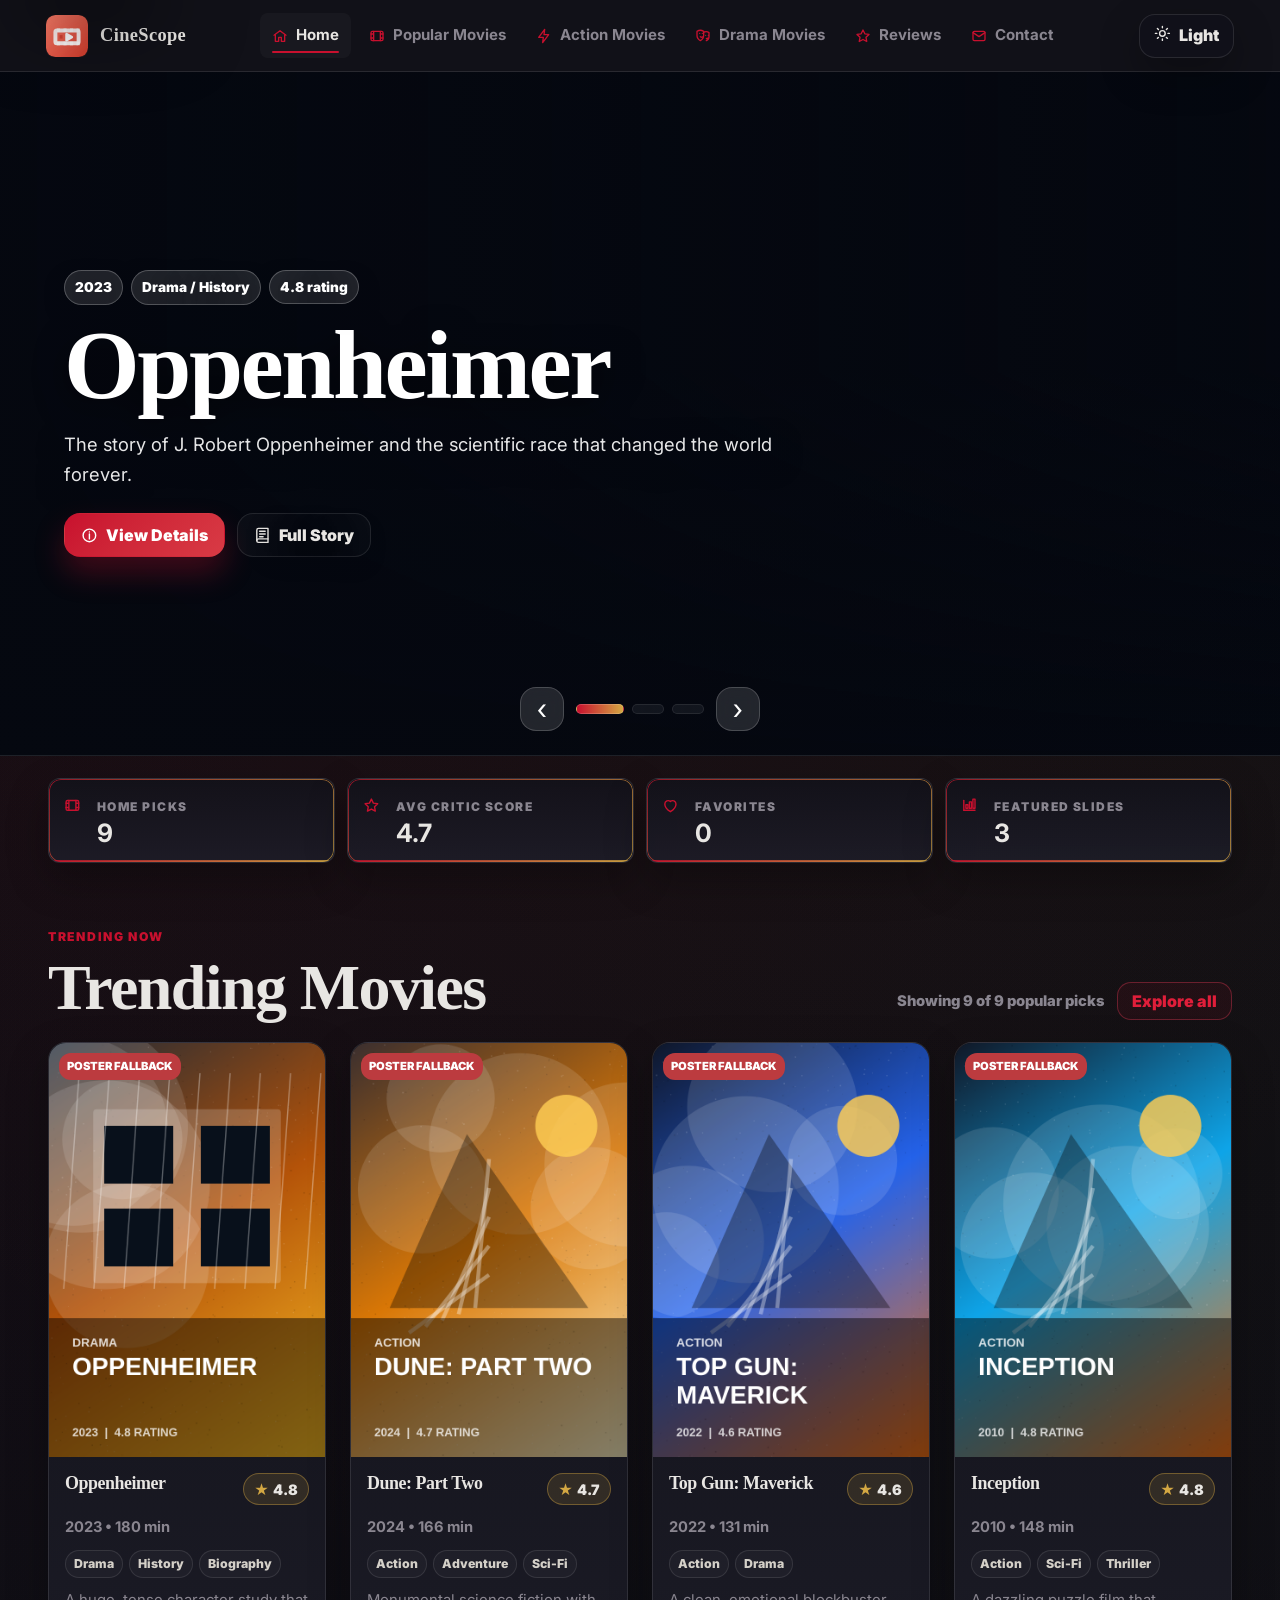
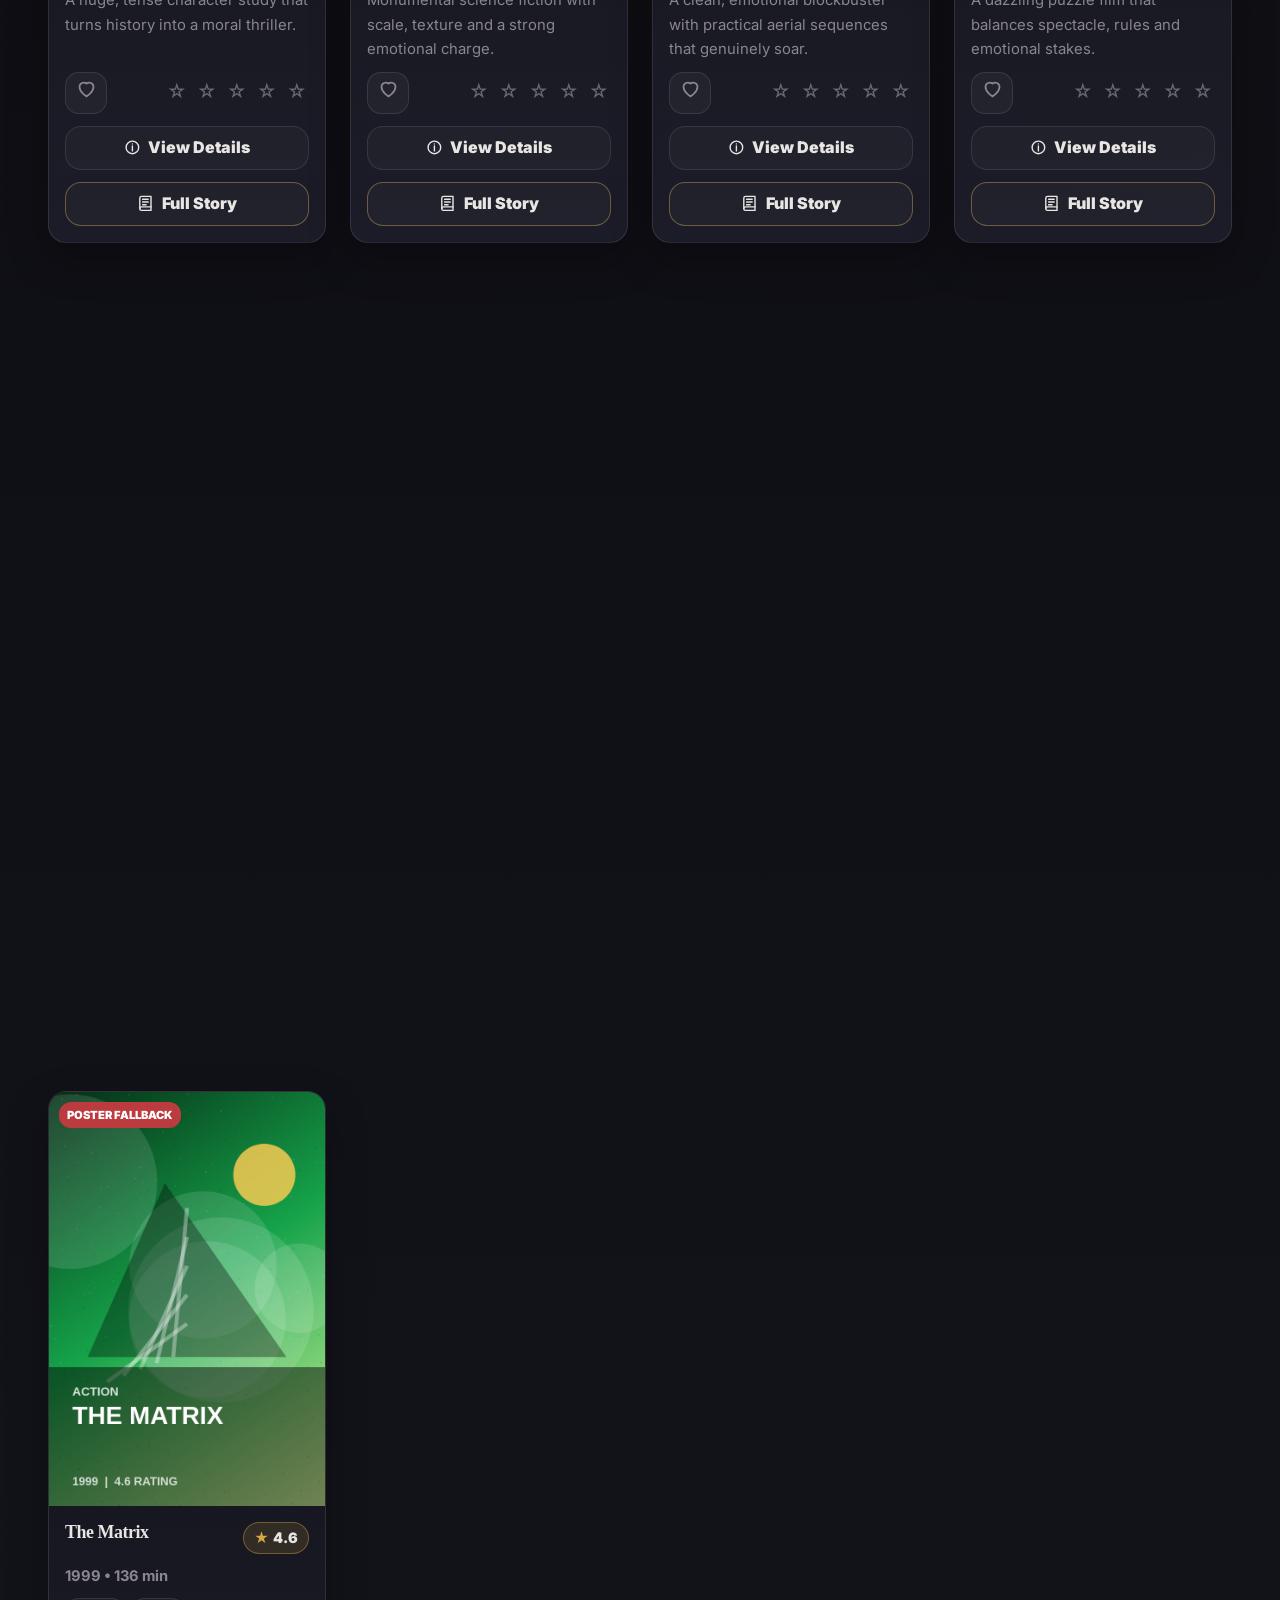
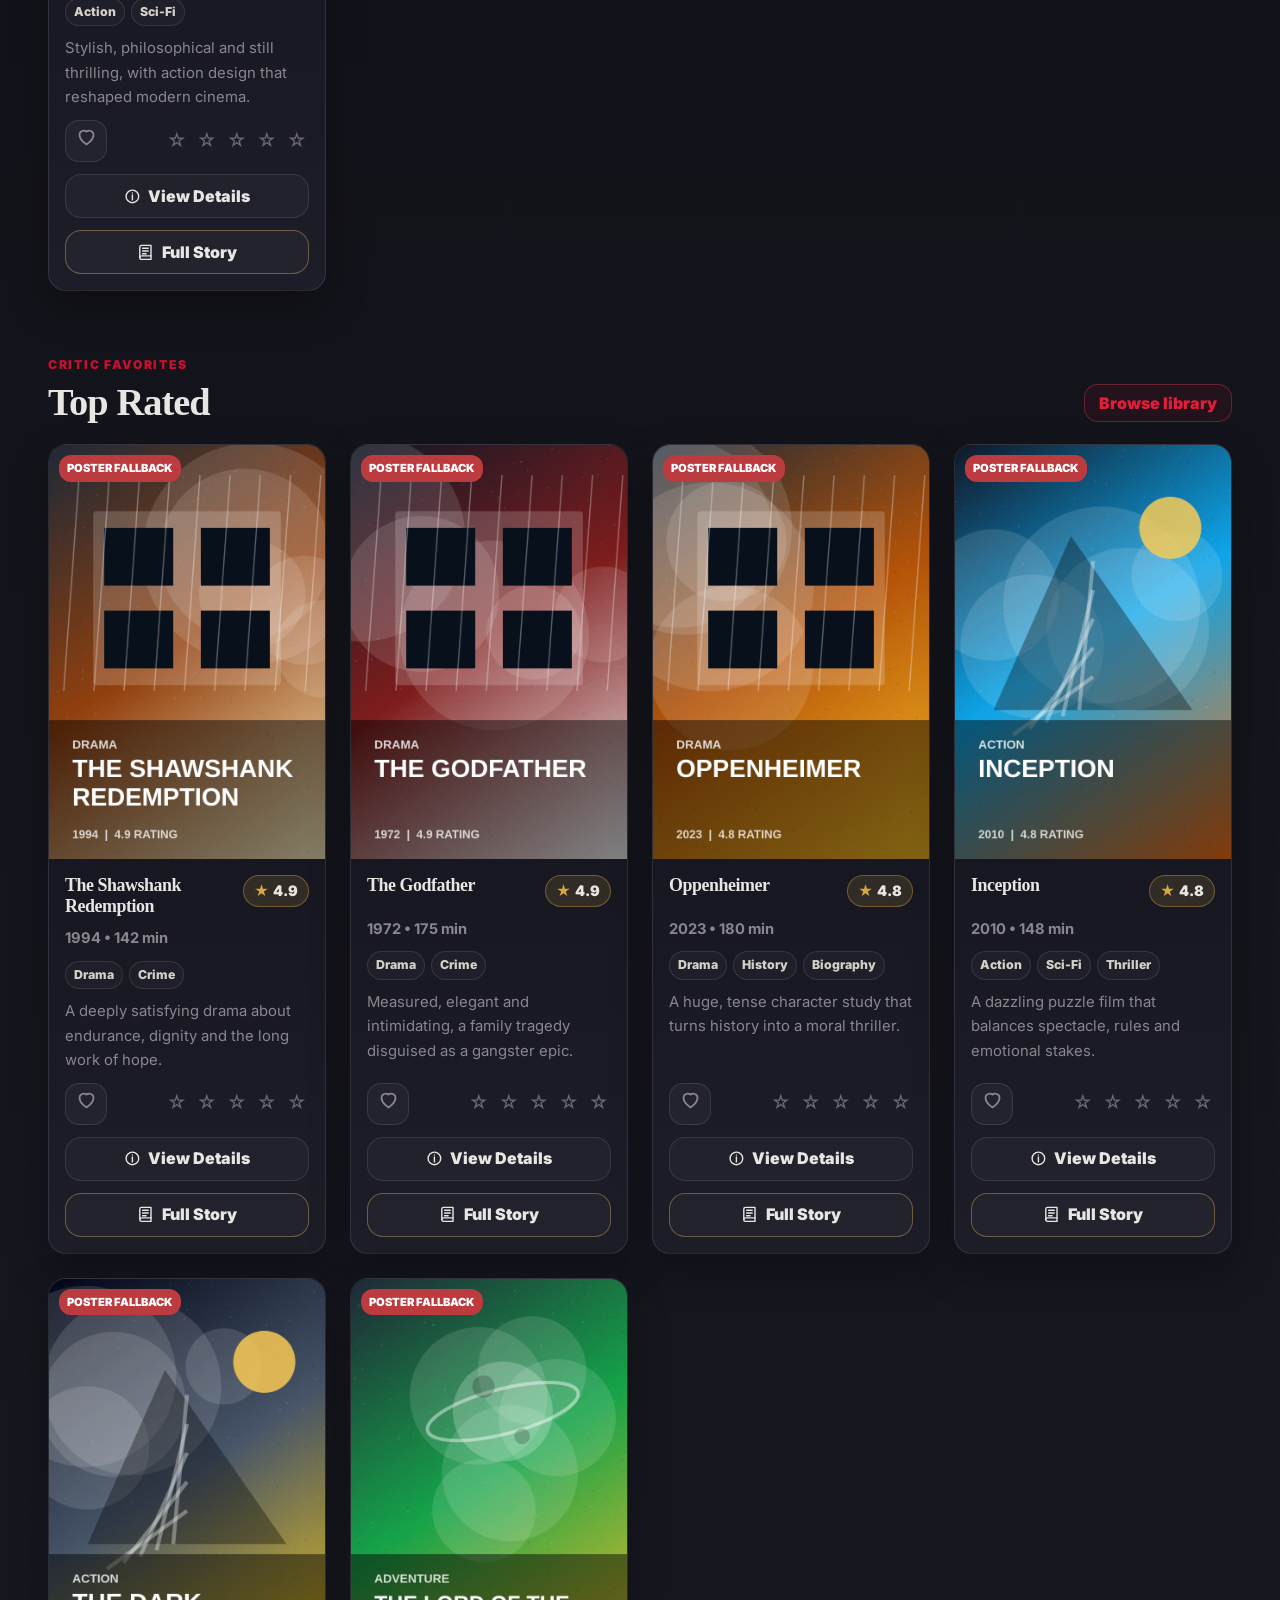
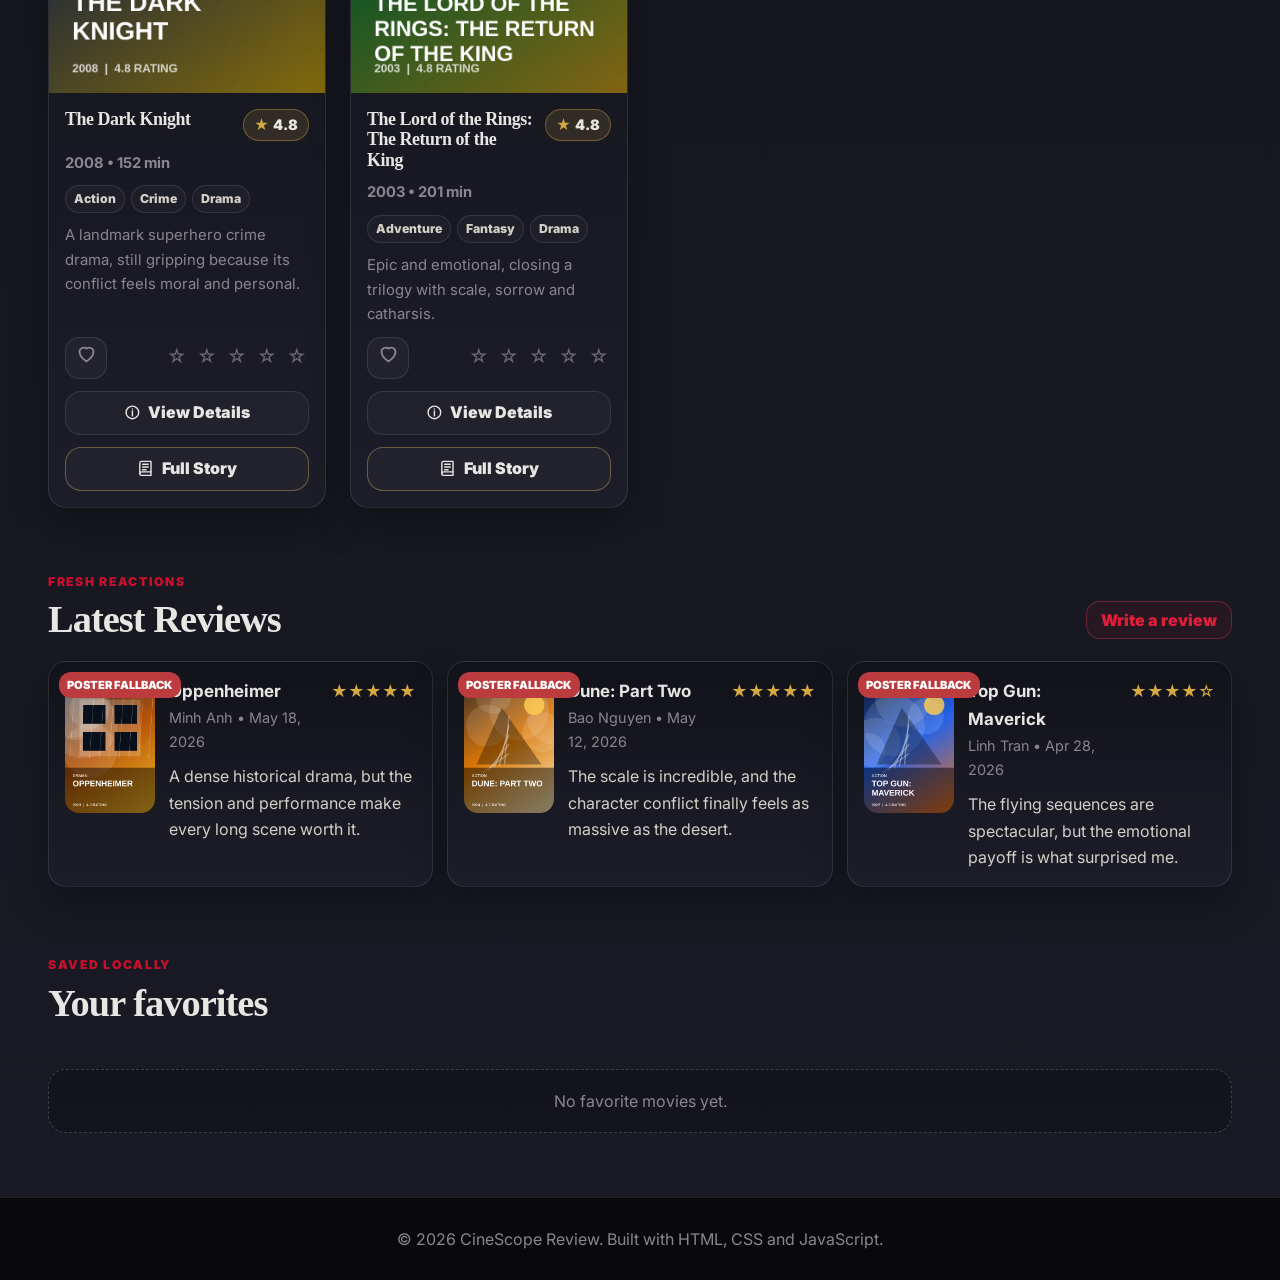
==== commit a5a913d6: "update" ====
--- a/index.html
+++ b/index.html
@@ -9,15 +9,6 @@
   <title>CineScope Review | Home</title>
   <meta name="description" content="CineScope Review: curated movie picks, critic scores, trending titles and community reviews.">
   <link rel="icon" type="image/svg+xml" href="assets/cinescope-logo.svg">
-  <script>
-    /* Apply saved theme before CSS paints to avoid a visible flash. */
-    (function () {
-      try {
-        var theme = localStorage.getItem('movieReviewTheme');
-        if (theme) document.documentElement.dataset.theme = theme;
-      } catch (error) {}
-    })();
-  </script>
   <link rel="stylesheet" href="css/styles.css?v=cinescope-v2">
 </head>
 <body data-page="home">
--- a/css/styles.css
+++ b/css/styles.css
@@ -17,56 +17,64 @@
   transform: translateY(0);
 }
 
+/* ---------- Design tokens ---------- */
 :root {
   color-scheme: dark;
-  --bg: #070b14;
-  --bg-elevated: #0c1220;
-  --bg-soft: #10192b;
-  --panel: rgba(14, 20, 34, 0.86);
-  --panel-strong: #131d31;
+  --bg: #0a0a0f;
+  --bg-elevated: #111118;
+  --bg-soft: #1a1a24;
+  --panel: rgba(18, 18, 26, 0.92);
+  --panel-strong: #1e1e2a;
   --surface: rgba(255, 255, 255, 0.04);
   --surface-strong: rgba(255, 255, 255, 0.08);
-  --text: #f5f7fb;
-  --muted: #9aa6bd;
-  --muted-strong: #c5cede;
+  --text: #e8e6e3;
+  --muted: #8a8690;
+  --muted-strong: #d4d0c8;
   --line: rgba(255, 255, 255, 0.1);
   --line-strong: rgba(255, 255, 255, 0.18);
-  --brand: #ff5a4f;
-  --brand-strong: #ff7b6a;
-  --accent: #16c98d;
-  --gold: #f5b942;
-  --danger: #ff6679;
-  --shadow: 0 24px 80px rgba(0, 0, 0, 0.44);
-  --shadow-soft: 0 16px 40px rgba(0, 0, 0, 0.24);
-  --radius-sm: 12px;
-  --radius-md: 18px;
-  --radius-lg: 28px;
+  --brand: #c8102e;
+  --brand-strong: #e01e3a;
+  --accent: #d4a843;
+  --gold: #d4a843;
+  --danger: #e5484d;
+  --shadow: 0 24px 80px rgba(0, 0, 0, 0.5);
+  --shadow-soft: 0 16px 40px rgba(0, 0, 0, 0.3);
+  --radius-sm: 6px;
+  --radius-md: 12px;
+  --radius-lg: 18px;
   --content: 1240px;
-  --header-height: 78px;
-  --ease-out: cubic-bezier(0.2, 0.8, 0.2, 1);
+  --header-height: 72px;
+  --ease-out: cubic-bezier(0.22, 0.61, 0.36, 1);
 }
 
 :root[data-theme="light"] {
   color-scheme: light;
-  --bg: #f4f6fa;
+  --bg: #f8f7f4;
   --bg-elevated: #ffffff;
-  --bg-soft: #ebeff6;
-  --panel: rgba(255, 255, 255, 0.88);
+  --bg-soft: #f0ede6;
+  --panel: rgba(255, 255, 255, 0.94);
   --panel-strong: #ffffff;
   --surface: rgba(17, 24, 39, 0.04);
   --surface-strong: rgba(17, 24, 39, 0.08);
-  --text: #0f172a;
-  --muted: #607089;
-  --muted-strong: #334155;
+  --text: #1a1816;
+  --muted: #6b6560;
+  --muted-strong: #3a3530;
   --line: rgba(15, 23, 42, 0.1);
   --line-strong: rgba(15, 23, 42, 0.18);
-  --brand: #e63f34;
-  --brand-strong: #bb231c;
-  --accent: #0f9f6e;
-  --gold: #c98e15;
+  --brand: #a80b24;
+  --brand-strong: #8a0920;
+  --accent: #b08930;
+  --gold: #b08930;
   --danger: #d8244d;
   --shadow: 0 24px 70px rgba(15, 23, 42, 0.14);
   --shadow-soft: 0 16px 34px rgba(15, 23, 42, 0.08);
+}
+
+:root[data-theme="light"] body {
+  background:
+    radial-gradient(circle at top left, rgba(168, 11, 36, 0.08), transparent 28%),
+    radial-gradient(circle at top right, rgba(176, 137, 48, 0.06), transparent 30%),
+    linear-gradient(180deg, var(--bg), var(--bg-soft));
 }
 
 * { box-sizing: border-box; }
@@ -78,12 +86,12 @@
   flex-direction: column;
   overflow-x: hidden;
   background:
-    radial-gradient(circle at top left, rgba(255, 90, 79, 0.14), transparent 28%),
-    radial-gradient(circle at top right, rgba(22, 201, 141, 0.08), transparent 30%),
+    radial-gradient(circle at top left, rgba(200, 16, 46, 0.1), transparent 28%),
+    radial-gradient(circle at top right, rgba(212, 168, 67, 0.06), transparent 30%),
     linear-gradient(180deg, var(--bg), var(--bg-soft));
   color: var(--text);
   font-family: Inter, ui-sans-serif, system-ui, -apple-system, BlinkMacSystemFont, "Segoe UI", sans-serif;
-  line-height: 1.55;
+  line-height: 1.65;
   text-rendering: optimizeLegibility;
   transition: background-color .4s var(--ease-out), color .4s var(--ease-out);
 }
@@ -161,8 +169,7 @@
   gap: 14px;
   padding: 12px clamp(16px, 3.6vw, 48px);
   border-bottom: 1px solid var(--line);
-  background: color-mix(in srgb, var(--bg) 78%, transparent);
-  backdrop-filter: blur(18px) saturate(1.25);
+  background: var(--bg-elevated);
   transition: background-color .4s var(--ease-out), border-color .4s var(--ease-out), color .4s var(--ease-out);
 }
 .brand {
@@ -174,19 +181,21 @@
   letter-spacing: 0.01em;
 }
 .brand-mark {
-  width: 46px;
-  height: 46px;
-  border-radius: 16px;
+  width: 42px;
+  height: 42px;
+  border-radius: 8px;
   display: inline-grid;
   place-items: center;
   background:
-    linear-gradient(135deg, rgba(255,255,255,.2), transparent),
     url("../assets/cinescope-logo.svg") center / cover no-repeat;
-  box-shadow: 0 12px 30px color-mix(in srgb, var(--brand) 30%, transparent);
   font-size: 0;
   color: transparent;
 }
-.brand-text { font-size: 1.05rem; }
+.brand-text {
+  font-family: Georgia, "Times New Roman", serif;
+  font-size: 1.15rem;
+  letter-spacing: 0.02em;
+}
 
 .main-nav {
   flex: 1;
@@ -202,20 +211,20 @@
   align-items: center;
   gap: 8px;
   padding: 10px 12px;
-  border-radius: 999px;
+  border-radius: 8px;
   color: var(--muted);
   font-size: 0.94rem;
-  font-weight: 850;
+  font-weight: 700;
   white-space: nowrap;
-  transition: color .2s var(--ease-out), background .2s var(--ease-out), transform .2s var(--ease-out);
+  transition: color .2s var(--ease-out), background .2s var(--ease-out), border-color .2s var(--ease-out);
 }
 .main-nav a::after {
   content: "";
   position: absolute;
-  left: 12px; right: 12px; bottom: 6px;
+  left: 12px; right: 12px; bottom: 5px;
   height: 2px;
   border-radius: 999px;
-  background: linear-gradient(90deg, var(--brand), var(--accent));
+  background: var(--brand);
   transform: scaleX(0);
   transform-origin: left;
   transition: transform .22s var(--ease-out);
@@ -227,7 +236,7 @@
 }
 .main-nav a:hover::after,
 .main-nav a.is-active::after { transform: scaleX(1); }
-.main-nav a:hover { transform: translateY(-1px); }
+.main-nav a:hover { border-color: transparent; }
 
 .theme-toggle,
 .nav-toggle,
@@ -282,12 +291,18 @@
 .section-heading h1,
 .section-heading h2,
 .page-hero h1,
+.slide-content h2,
+.detail-copy h1,
+.modal-details h2,
 .form-panel h2,
 .contact-info h2,
 .story-panel h2,
-.owner-panel h2 {
+.owner-panel h2,
+.movie-title {
+  font-family: Georgia, "Times New Roman", serif;
   margin: 0;
-  line-height: 1.04;
+  line-height: 1.02;
+  letter-spacing: -0.025em;
 }
 .section-heading h1 { font-size: clamp(2.3rem, 5vw, 4.2rem); }
 .section-heading h2,
